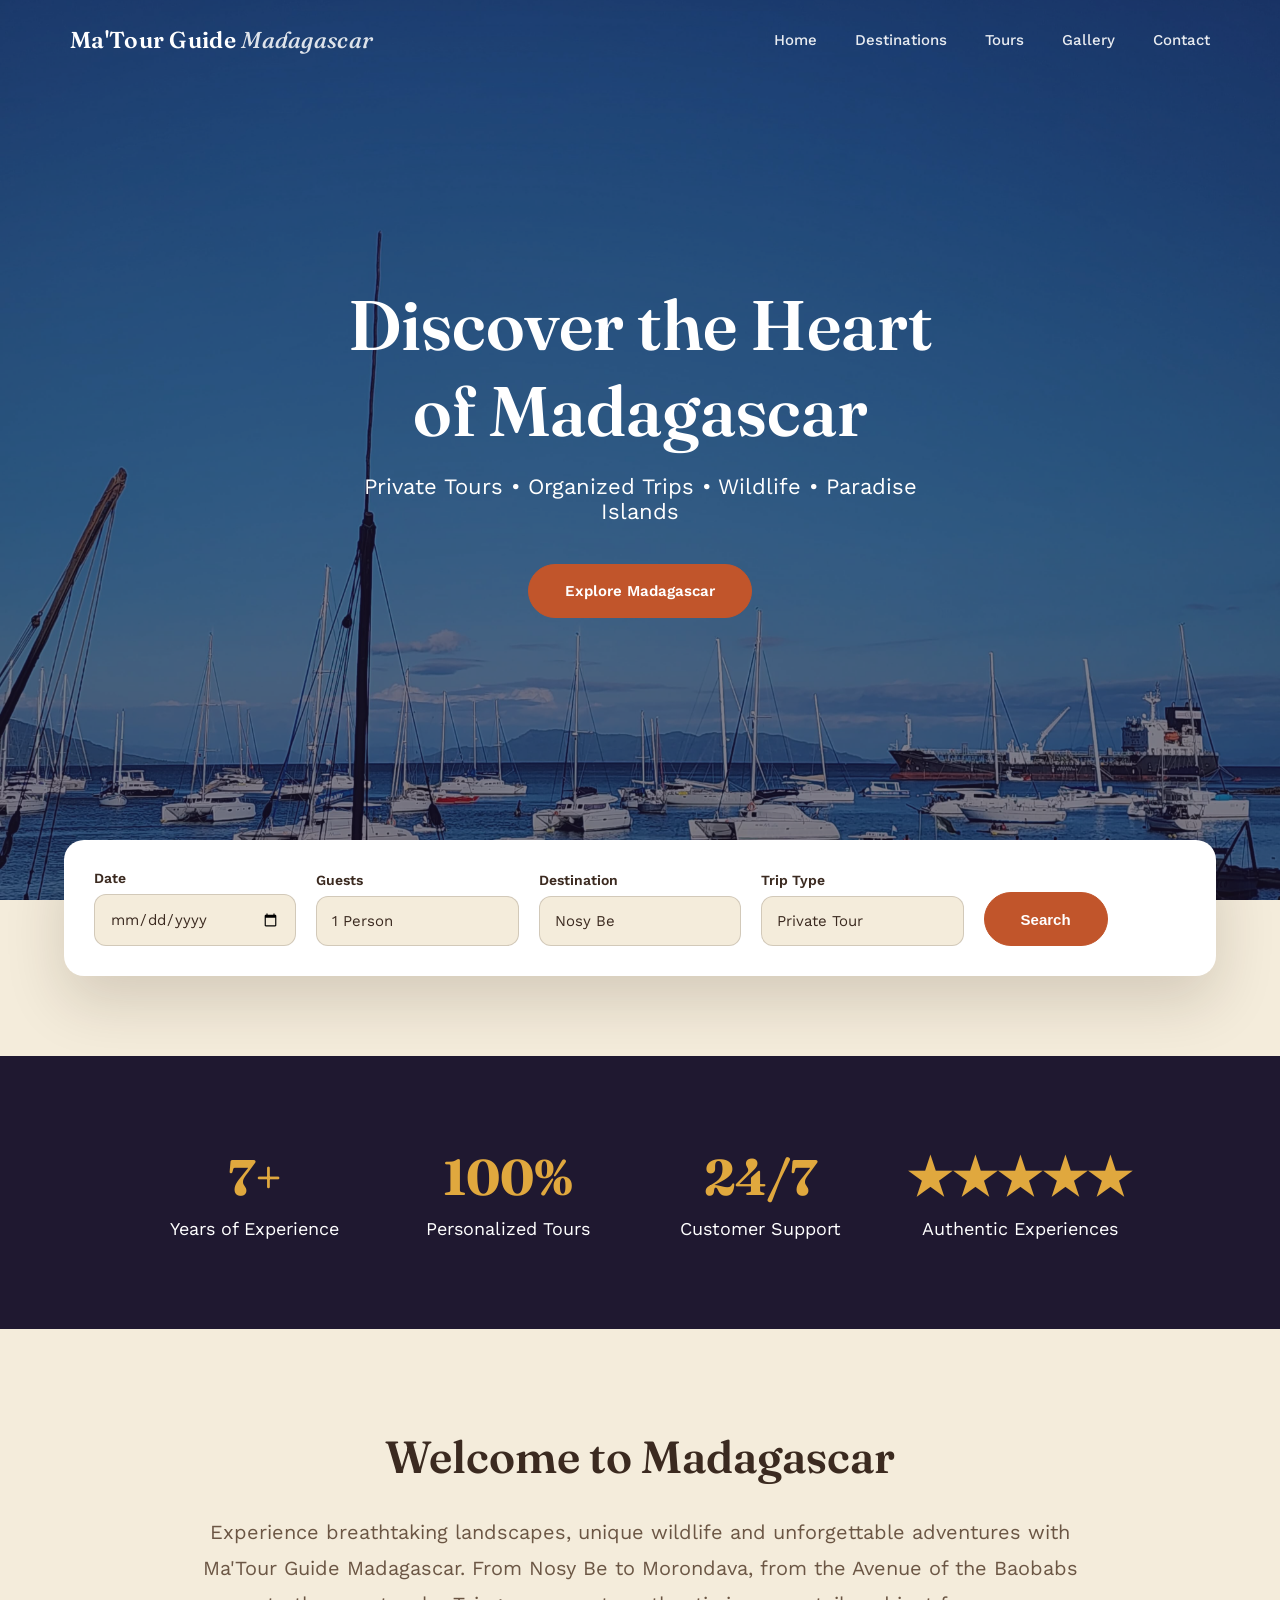
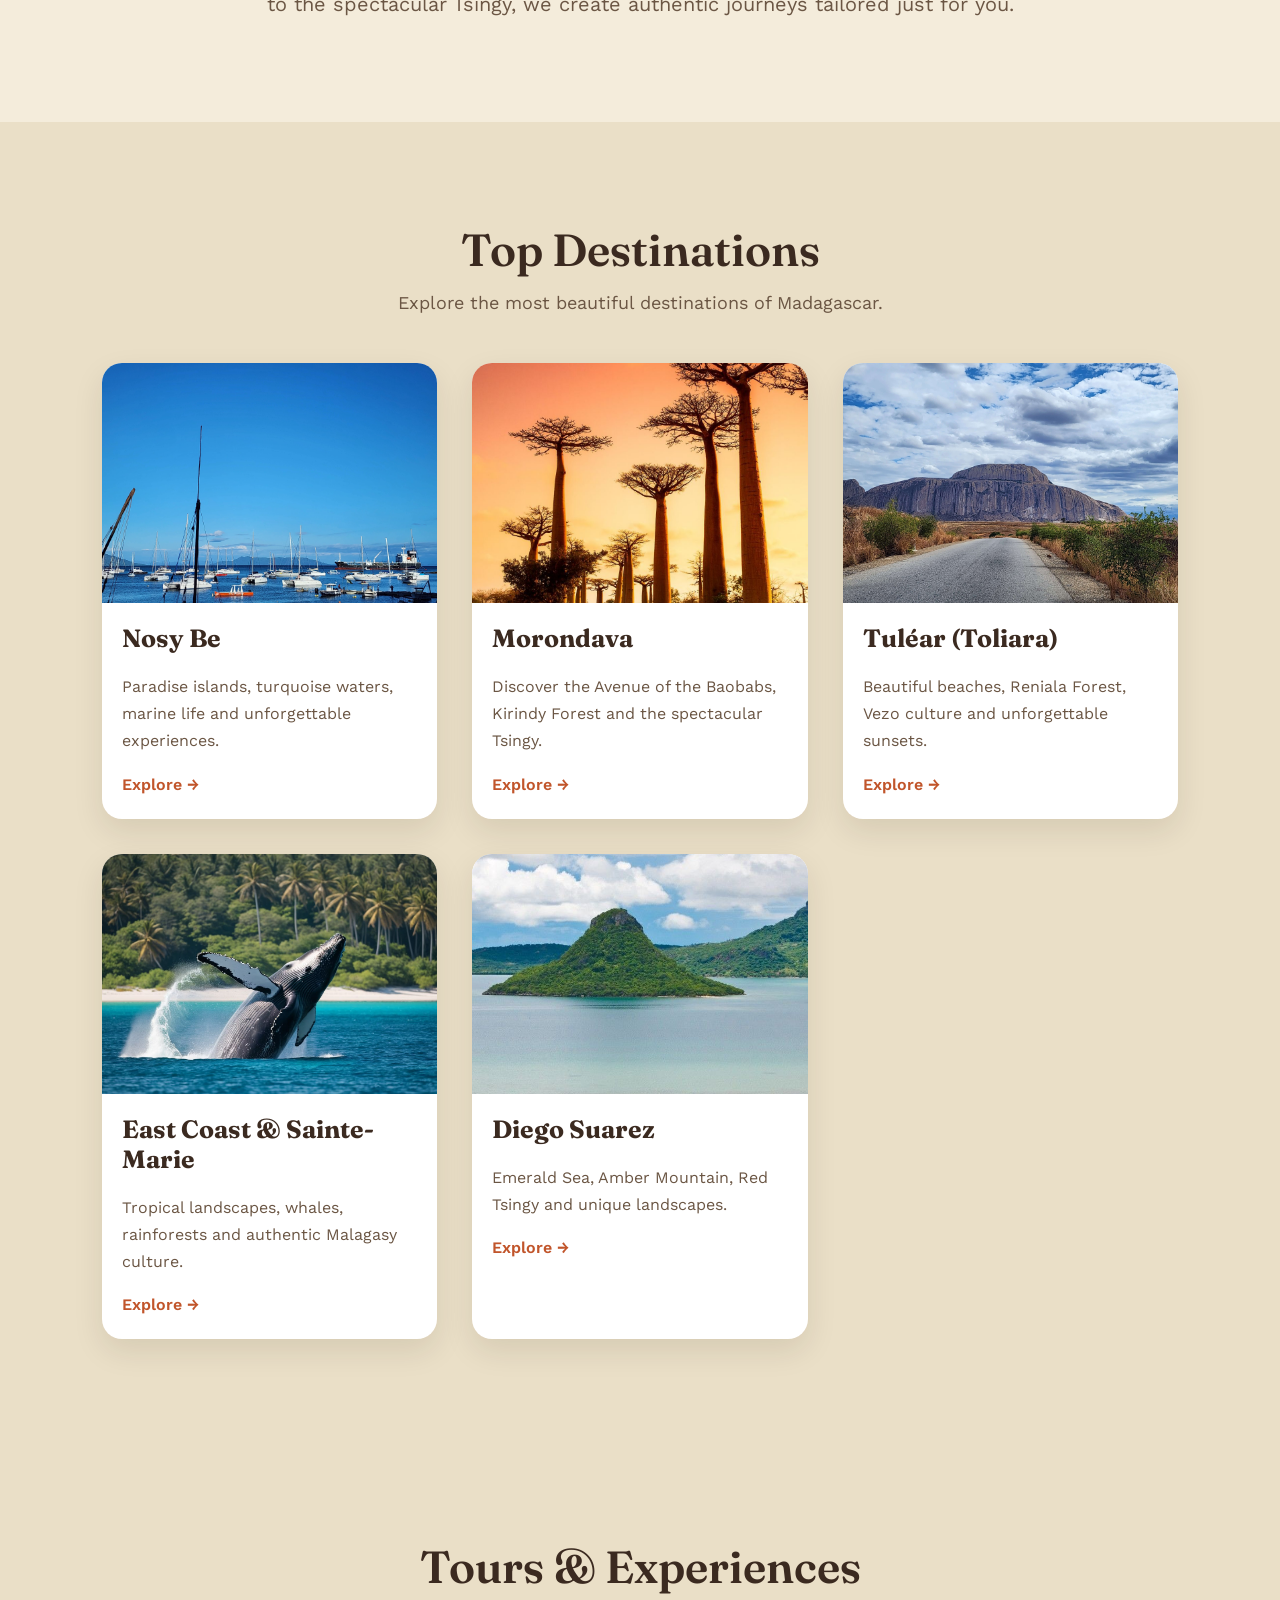
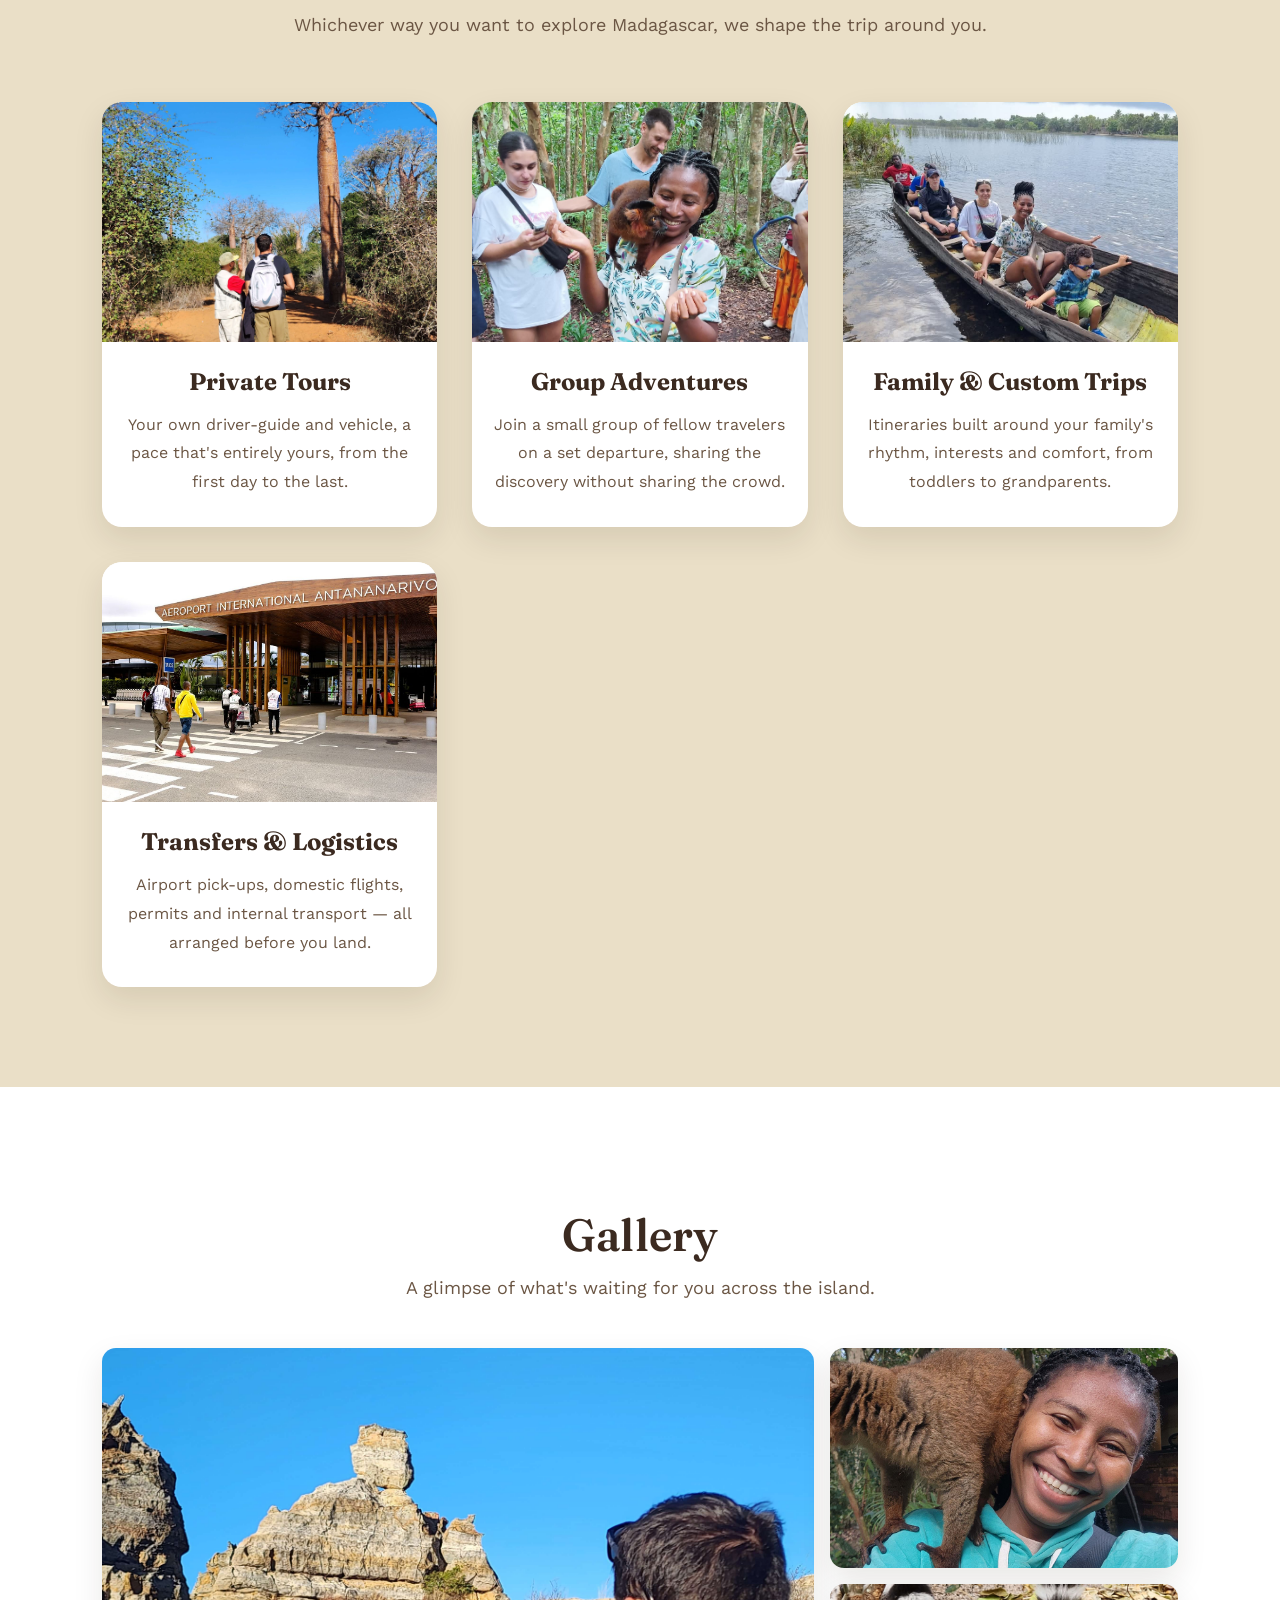
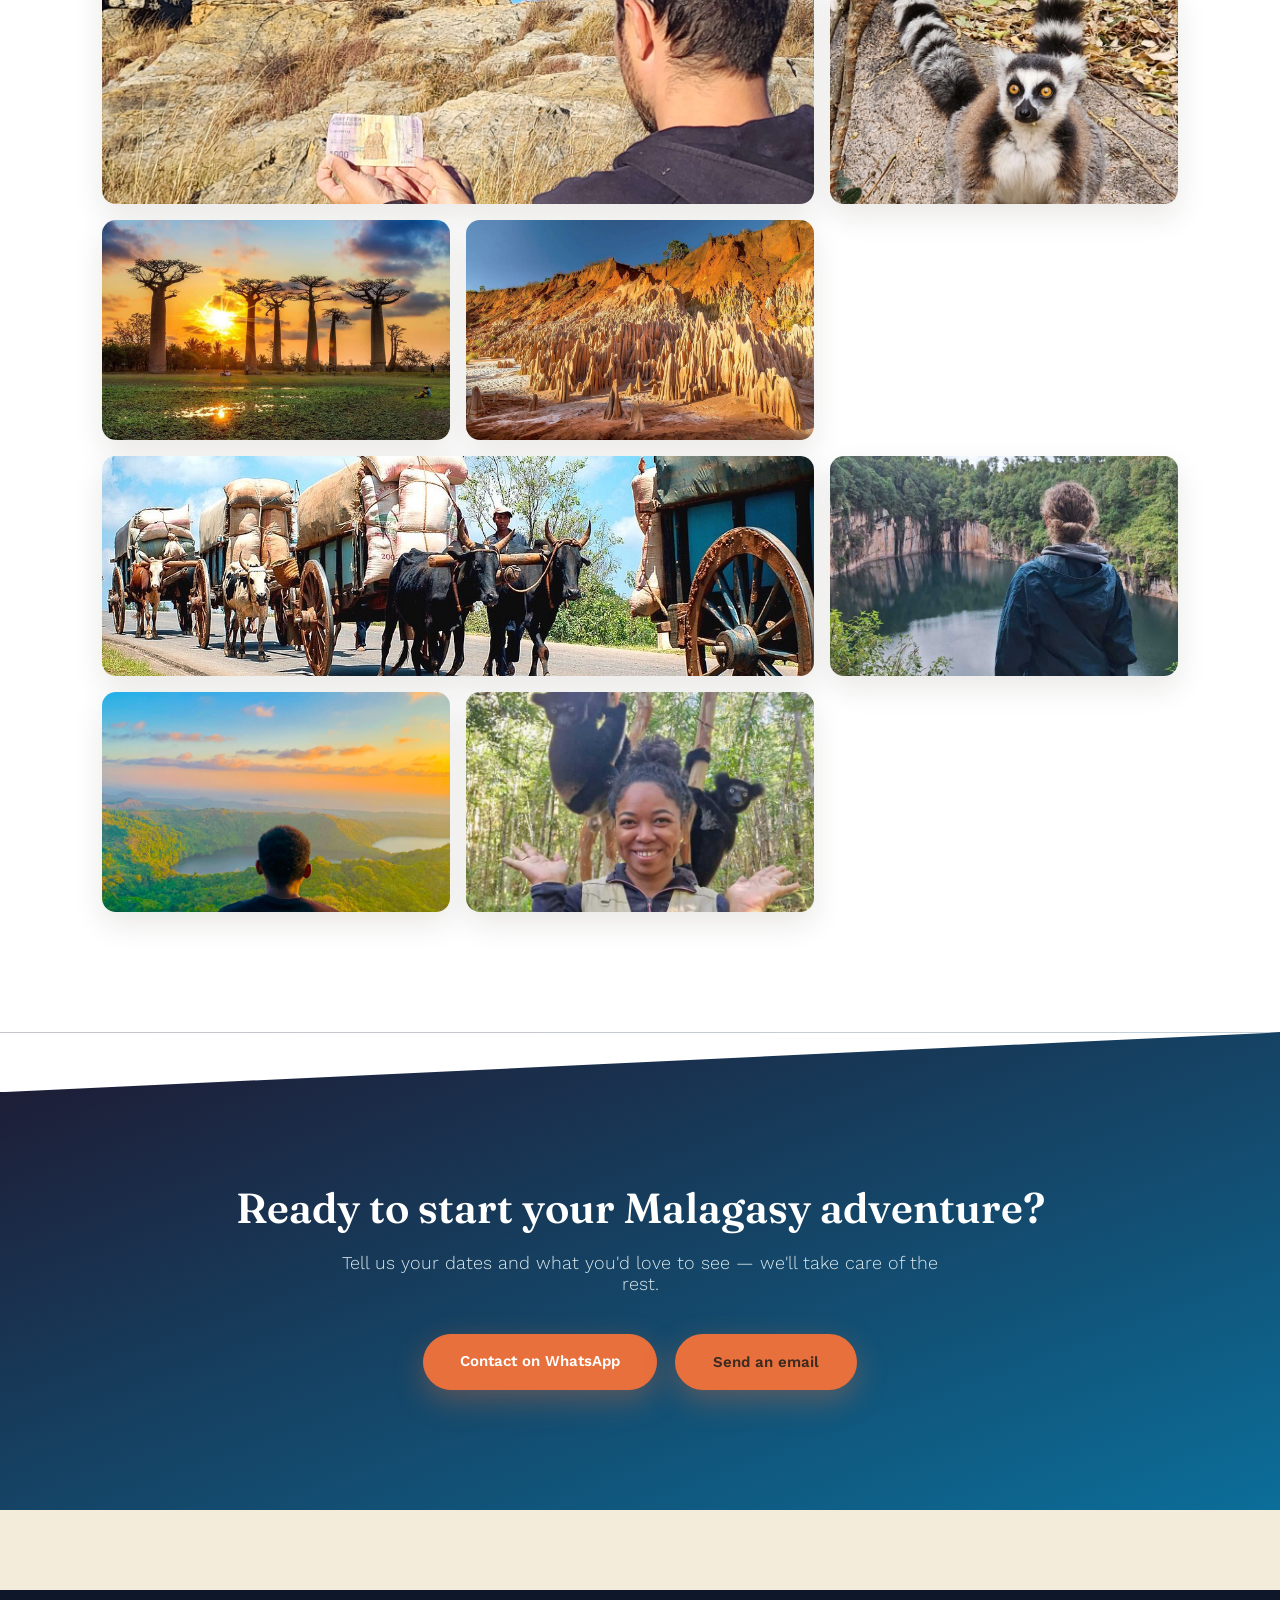
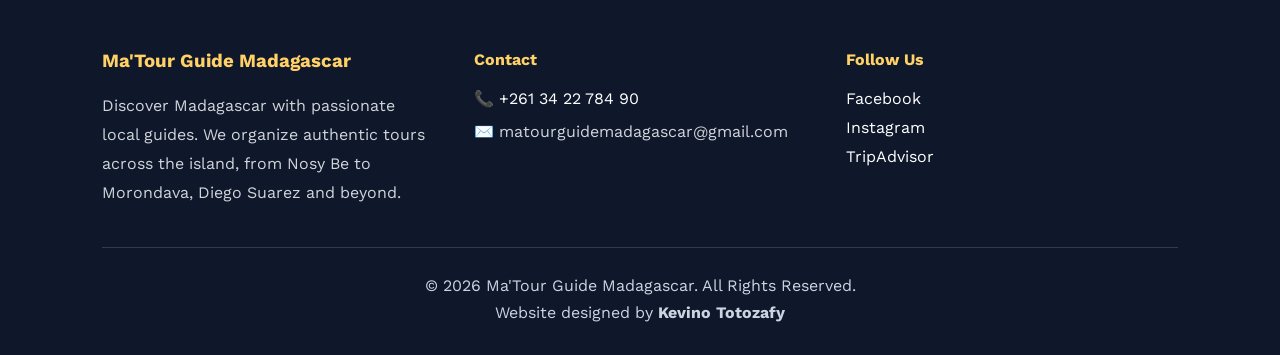
==== index.html @ c25d63d3 "Add files via upload" ====
<!DOCTYPE html>
<html lang="en">

<head>

    <meta charset="UTF-8">

    <meta name="viewport" content="width=device-width, initial-scale=1.0">

    <title>Ma'Tour Guide Madagascar | Discover Madagascar</title>

    <meta name="description"
        content="Discover Madagascar with Ma'Tour Guide Madagascar. Private tours, organized trips, wildlife, beaches, baobabs, lemurs and unforgettable adventures.">


    <link rel="stylesheet" href="base.css">
    <link rel="stylesheet" href="style.css">


    <link rel="preconnect" href="https://fonts.googleapis.com">

    <link rel="preconnect" href="https://fonts.gstatic.com" crossorigin>


    <link href="https://fonts.googleapis.com/css2?family=Fraunces:ital,opsz,wght@0,9..144,300;0,9..144,500;0,9..144,600;0,9..144,700;1,9..144,500;1,9..144,600&family=Work+Sans:wght@300;400;500;600;700&display=swap"
        rel="stylesheet">


</head>


<body>



<!-- ===========================
     HEADER
=========================== -->

<header id="navbar">


    <div class="logo">

        Ma'Tour&nbsp;Guide <span>Madagascar</span>

    </div>

    <input type="checkbox" id="nav-toggle" class="nav-toggle">
    <label for="nav-toggle" class="nav-burger" aria-label="Open menu">
        <span></span>
    </label>


    <nav>

        <a href="#home">Home</a>

        <a href="#destinations">Destinations</a>

        <a href="#tours">Tours</a>

        <a href="#gallery">Gallery</a>

        <a href="#contact">Contact</a>


    </nav>


</header>





<!-- ===========================
     HERO SLIDER
=========================== -->


<section class="hero" id="home">


    <div class="slider">


        <div class="slide active"
        style="background-image:url('images/nosybe.jpg');">
        </div>



        <div class="slide"
        style="background-image:url('images/montpassot.jpg');">
        </div>



        <div class="slide"
        style="background-image:url('images/baobabs.jpg');">
        </div>



        <div class="slide"
        style="background-image:url('images/tsingy.jpg');">
        </div>



        <div class="slide"
        style="background-image:url('images/nosyiranja.jpg');">
        </div>


    </div>



    <div class="overlay"></div>



    <div class="hero-content">


        <h1>
            Discover the Heart of Madagascar
        </h1>



        <p>
            Private Tours • Organized Trips • Wildlife • Paradise Islands
        </p>



        <a href="#destinations" class="btn">

            Explore Madagascar

        </a>


    </div>


</section>



<!-- ===========================
     BOOKING SEARCH
=========================== -->

<section class="booking-search">

    <form class="booking-form" id="booking-form">

        <div class="field">
            <label for="booking-date">Date</label>
            <input type="date" id="booking-date" name="date">
        </div>

        <div class="field">
            <label for="booking-guests">Guests</label>
            <select id="booking-guests" name="guests">
                <option>1 Person</option>
                <option>2 People</option>
                <option>3 People</option>
                <option>4 People</option>
                <option>5+ People</option>
            </select>
        </div>

        <div class="field">
            <label for="booking-destination">Destination</label>
            <select id="booking-destination" name="destination">
                <option>Nosy Be</option>
                <option>Morondava</option>
                <option>Tuléar</option>
                <option>East Coast</option>
                <option>Diego Suarez</option>
            </select>
        </div>

        <div class="field">
            <label for="booking-trip-type">Trip Type</label>
            <select id="booking-trip-type" name="tripType">
                <option>Private Tour</option>
                <option>Group Adventure</option>
                <option>Family &amp; Custom</option>
                <option>Not sure yet</option>
            </select>
        </div>

        <button type="submit" class="btn">
            Search
        </button>

    </form>

</section>





<!-- ===========================
     STATISTICS
=========================== -->


<section class="stats">


    <div class="stat-box">

        <h2>7+</h2>

        <p>Years of Experience</p>

    </div>



    <div class="stat-box">

        <h2>100%</h2>

        <p>Personalized Tours</p>

    </div>



    <div class="stat-box">

        <h2>24/7</h2>

        <p>Customer Support</p>

    </div>



    <div class="stat-box">

        <h2>★★★★★</h2>

        <p>Authentic Experiences</p>

    </div>


</section>







<!-- ===========================
     INTRODUCTION
=========================== -->


<section class="intro">


    <h2>
        Welcome to Madagascar
    </h2>



    <p>

        Experience breathtaking landscapes, unique wildlife and unforgettable adventures with
        Ma'Tour Guide Madagascar.

        From Nosy Be to Morondava, from the Avenue of the Baobabs to the spectacular Tsingy,
        we create authentic journeys tailored just for you.

    </p>


</section>








<!-- ===========================
     TOP DESTINATIONS
=========================== -->


<section class="destinations" id="destinations">


    <h2>
        Top Destinations
    </h2>



    <p class="subtitle">

        Explore the most beautiful destinations of Madagascar.

    </p>





    <div class="destination-grid">





        <div class="card">


            <img src="images/nosybe.jpg" alt="Nosy Be">


            <h3>
                Nosy Be
            </h3>


            <p>

                Paradise islands, turquoise waters, marine life and unforgettable experiences.

            </p>



            <a href="nosybe.html">

                Explore →

            </a>


        </div>







        <div class="card">


            <img src="images/morondava.jpg" alt="Morondava">


            <h3>
                Morondava
            </h3>



            <p>

                Discover the Avenue of the Baobabs, Kirindy Forest and the spectacular Tsingy.

            </p>



            <a href="morondava.html">

                Explore →

            </a>


        </div>








        <div class="card">


            <img src="images/toliara.jpg" alt="Tuléar">


            <h3>

                Tuléar (Toliara)

            </h3>



            <p>

                Beautiful beaches, Reniala Forest, Vezo culture and unforgettable sunsets.

            </p>



            <a href="tulear.html">

                Explore →

            </a>


        </div>








        <div class="card">


            <img src="images/saintemarie.jpg" alt="Sainte Marie">


            <h3>

                East Coast & Sainte-Marie

            </h3>



            <p>

                Tropical landscapes, whales, rainforests and authentic Malagasy culture.

            </p>



            <a href="east-coast.html">

                Explore →

            </a>


        </div>








        <div class="card">


            <img src="images/diegosuarez.jpg" alt="Diego Suarez">


            <h3>

                Diego Suarez

            </h3>



            <p>

                Emerald Sea, Amber Mountain, Red Tsingy and unique landscapes.

            </p>



            <a href="diego-suarez.html">

                Explore →

            </a>


        </div>





    </div>


</section>







<!-- ===========================
     TOURS & EXPERIENCES
=========================== -->


<section class="services" id="tours">


    <h2>
        Tours & Experiences
    </h2>


    <p class="subtitle">

        Whichever way you want to explore Madagascar, we shape the trip around you.

    </p>


    <div class="services-grid">


        <div class="service-card">

            <img src="images/tours/private-tour.jpg" alt="Private tour experience">

            <h3>Private Tours</h3>

            <p>Your own driver-guide and vehicle, a pace that's entirely yours, from the first day to the last.</p>

        </div>


        <div class="service-card">

            <img src="images/tours/group-adventure.jpg" alt="Group adventure experience">

            <h3>Group Adventures</h3>

            <p>Join a small group of fellow travelers on a set departure, sharing the discovery without sharing the crowd.</p>

        </div>


        <div class="service-card">

            <img src="images/tours/family-trip.jpg" alt="Family trip experience">

            <h3>Family & Custom Trips</h3>

            <p>Itineraries built around your family's rhythm, interests and comfort, from toddlers to grandparents.</p>

        </div>


        <div class="service-card">

            <img src="images/tours/transfer.jpg" alt="Transfer and logistics service">

            <h3>Transfers & Logistics</h3>

            <p>Airport pick-ups, domestic flights, permits and internal transport — all arranged before you land.</p>

        </div>


    </div>


</section>





<!-- ===========================
     GALLERY
=========================== -->


<section class="gallery" id="gallery">


    <h2>
        Gallery
    </h2>


    <p class="subtitle">

        A glimpse of what's waiting for you across the island.

    </p>


    <div class="gallery-grid">

        <div class="gallery-item"><img src="images/gallery/gallery-1.jpg" alt="Madagascar gallery photo 1"></div>

        <div class="gallery-item"><img src="images/gallery/gallery-2.jpg" alt="Madagascar gallery photo 2"></div>

        <div class="gallery-item"><img src="images/gallery/gallery-3.jpg" alt="Madagascar gallery photo 3"></div>

        <div class="gallery-item"><img src="images/gallery/gallery-4.jpg" alt="Madagascar gallery photo 4"></div>

        <div class="gallery-item"><img src="images/gallery/gallery-5.jpg" alt="Madagascar gallery photo 5"></div>

        <div class="gallery-item"><img src="images/gallery/gallery-6.jpg" alt="Madagascar gallery photo 6"></div>

        <div class="gallery-item"><img src="images/gallery/gallery-7.jpg" alt="Madagascar gallery photo 7"></div>

        <div class="gallery-item"><img src="images/gallery/gallery-8.jpg" alt="Madagascar gallery photo 8"></div>

        <div class="gallery-item"><img src="images/gallery/gallery-9.jpg" alt="Madagascar gallery photo 9"></div>

    </div>


</section>





<!-- ===========================
     CONTACT
=========================== -->


<section id="contact" class="contact">


    <h2>
        Ready to start your Malagasy adventure?
    </h2>


    <p>
        Tell us your dates and what you'd love to see — we'll take care of the rest.
    </p>


    <div class="contact-buttons">

        <a href="https://wa.me/261342278490" class="btn">Contact on WhatsApp</a>

        <a href="mailto:matourguidemadagascar@gmail.com" class="btn btn-outline">Send an email</a>

    </div>


</section>



<footer class="footer">

    <div class="footer-container">

        <div class="footer-column">
            <h3>Ma'Tour Guide Madagascar</h3>

            <p>
                Discover Madagascar with passionate local guides.
                We organize authentic tours across the island,
                from Nosy Be to Morondava, Diego Suarez and beyond.
            </p>
        </div>

        <div class="footer-column">

            <h4>Contact</h4>

            <a href="tel:+261342278490">📞 +261 34 22 784 90</a>

            <p>✉️ matourguidemadagascar@gmail.com</p>

        </div>

        <div class="footer-column">

            <h4>Follow Us</h4>

            <a href="https://web.facebook.com/profile.php?id=61591812098440" target="_blank">
                Facebook
            </a>

            <a href="https://www.instagram.com/mato_urguidemadagascar/" target="_blank">
                Instagram
            </a>

            <a href="https://www.tripadvisor.com/Attraction_Review-g479206-d34550742-Reviews-Ma_Tour_Guide_Madagascar-Nosy_Be_Antsiranana_Province.html" target="_blank">
                TripAdvisor
            </a>

        </div>

    </div>

    <div class="footer-bottom">

        <p>
            © 2026 Ma'Tour Guide Madagascar. All Rights Reserved.
        </p>

        <p>
            Website designed by
            <strong>Kevino Totozafy</strong>
        </p>

    </div>

</footer>
<script>
    // Mobile menu: close after tapping a link
    document.querySelectorAll('nav a').forEach(link => {
        link.addEventListener('click', () => {
            document.getElementById('nav-toggle').checked = false;
        });
    });
</script>



<script src="script.js"></script>



</body>

</html>
---- base.css ----
/* ===================================================
   MA'TOUR GUIDE MADAGASCAR — BASE / DESIGN SYSTEM
   Shared on every page: reset, typography, header,
   navigation, buttons.

   Loaded FIRST, before the page-specific stylesheet
   (style.css, morondava.css, ...). Page stylesheets
   should only contain page-specific sections — never
   redeclare header, nav, .btn or the reset below, or
   they will silently override this system.

   Each destination keeps its own mood through hero
   backgrounds and section accents in its own file —
   but header, typography and buttons stay identical
   everywhere so the site reads as one brand.
=================================================== */

:root{

    /* -- Brand palette (sunset over the baobabs) -- */
    --dusk:        #1F1830;   /* deep indigo-plum, used for header/footer dark states */
    --dusk-2:      #402541;   /* transitional plum                                    */
    --ember:       #C1552B;   /* burnt sunset orange — primary action color           */
    --gold:        #E0A83E;   /* baobab gold-hour light — hover / secondary accent    */
    --sand:        #F4ECDB;   /* warm sand — default page background                  */
    --sand-deep:   #EADFC7;   /* darker sand for alternating sections                 */
    --bark:        #3B2A20;   /* deep bark brown — headings                           */
    --bark-soft:   #6B5644;   /* softened bark — body copy                            */
    --white:       #FFFFFF;

    --display: 'Fraunces', serif;
    --body: 'Work Sans', sans-serif;

    --radius-pill: 50px;
    --radius-card: 20px;
    --shadow: 0 25px 60px rgba(43,26,10,.16);
    --shadow-soft: 0 12px 30px rgba(43,26,10,.10);

}

/* ===============================
RESET
=============================== */

*{
    margin:0;
    padding:0;
    box-sizing:border-box;
}

html{
    scroll-behavior:smooth;
}

body{

    font-family:var(--body);
    background:var(--sand);
    color:var(--bark-soft);
    overflow-x:hidden;

}

img{
    display:block;
    max-width:100%;
}

:focus-visible{
    outline:3px solid var(--gold);
    outline-offset:3px;
}

@media (prefers-reduced-motion: reduce){
    *{
        animation-duration:.001ms !important;
        transition-duration:.001ms !important;
        scroll-behavior:auto !important;
    }
}

.eyebrow{
    display:inline-block;
    color:var(--ember);
    text-transform:uppercase;
    letter-spacing:3px;
    font-size:12.5px;
    font-weight:600;
}

.eyebrow-light{
    color:var(--gold);
}

/* ===============================
HEADER
=============================== */

header{

    position:fixed;
    top:0;
    left:0;
    width:100%;
    padding:26px 70px;
    display:flex;
    justify-content:space-between;
    align-items:center;
    z-index:999;
    transition:.4s;

}

header.scrolled{

    background:rgba(244,236,219,.92);
    backdrop-filter:blur(10px);
    box-shadow:0 5px 25px rgba(43,26,10,.10);
    padding:18px 70px;

}

.logo{

    color:var(--white);
    font-family:var(--display);
    font-size:23px;
    font-weight:600;
    letter-spacing:.3px;

}

.logo span{
    font-style:italic;
    font-weight:500;
    opacity:.85;
}

header.scrolled .logo{
    color:var(--bark);
}

nav{
    display:flex;
    align-items:center;
}

nav a{

    text-decoration:none;
    color:rgba(255,255,255,.9);
    margin-left:38px;
    transition:.3s;
    font-weight:500;
    font-size:15px;
    position:relative;

}

nav a::after{
    content:"";
    position:absolute;
    left:0;
    bottom:-6px;
    width:0;
    height:2px;
    background:var(--gold);
    transition:.3s;
}

nav a:hover::after{
    width:100%;
}

header.scrolled nav a{
    color:var(--bark);
}

nav a:hover{
    color:var(--gold);
}

header.scrolled nav a:hover{
    color:var(--ember);
}

.nav-toggle{
    display:none;
}

.nav-burger{
    display:none;
    width:30px;
    height:22px;
    position:relative;
    cursor:pointer;
    z-index:1001;
}

.nav-burger span,
.nav-burger span::before,
.nav-burger span::after{
    content:"";
    position:absolute;
    left:0;
    width:100%;
    height:2px;
    background:var(--white);
    transition:.3s;
}

header.scrolled .nav-burger span,
header.scrolled .nav-burger span::before,
header.scrolled .nav-burger span::after{
    background:var(--bark);
}

.nav-burger span{ top:10px; }
.nav-burger span::before{ top:-9px; }
.nav-burger span::after{ top:9px; }

@media(max-width:600px){

    header{
        padding:20px 24px;
    }

    header.scrolled{
        padding:16px 24px;
    }

    nav{
        position:fixed;
        top:0;
        right:0;
        height:100vh;
        width:min(78vw,320px);
        background:var(--dusk);
        flex-direction:column;
        justify-content:center;
        align-items:flex-start;
        padding:40px;
        transform:translateX(100%);
        transition:.4s ease;
    }

    nav a{
        margin:0 0 26px;
        font-size:19px;
        color:var(--white);
    }

    .nav-burger{
        display:block;
    }

    .nav-toggle:checked ~ nav{
        transform:translateX(0);
    }

}

/* ===============================
BUTTONS
=============================== */

.btn{

    display:inline-block;
    width:fit-content;
    padding:17px 36px;
    border-radius:var(--radius-pill);
    background:var(--ember);
    color:var(--white);
    text-decoration:none;
    font-weight:600;
    font-size:15px;
    transition:.35s;
    border:1px solid var(--ember);

}

.btn:hover{
    background:var(--gold);
    border-color:var(--gold);
    color:var(--dusk);
    transform:translateY(-2px);
}

.btn-ghost{
    background:transparent;
    border:1px solid rgba(255,255,255,.4);
    color:var(--white);
}

.btn-ghost:hover{
    background:rgba(255,255,255,.12);
    border-color:var(--white);
    color:var(--white);
}

.btn-outline{
    background:transparent;
    border:2px solid var(--bark);
    color:var(--bark);
}

.btn-outline:hover{
    background:var(--bark);
    border-color:var(--bark);
    color:var(--white);
}

@media(max-width:600px){

    .btn{
        width:100%;
        max-width:320px;
        text-align:center;
    }

}
---- style.css ----
/* ==========================================
   STYLE.CSS — page-specific styles for
   index.html and nosybe.html.

   Requires base.css to be loaded first (reset,
   typography, header, nav, buttons live there).
========================================== */


/* ==========================================
   HERO SLIDER (home page)
========================================== */


.hero{

    height:100vh;

    position:relative;

    overflow:hidden;

}




.slider{

    position:absolute;

    width:100%;

    height:100%;

}




.slide{

    position:absolute;

    width:100%;

    height:100%;

    background-size:cover;

    background-position:center;

    opacity:0;

    transition:opacity 1.5s ease;

}



.slide.active{

    opacity:1;

}






.overlay{

    position:absolute;

    top:0;

    left:0;

    width:100%;

    height:100%;

    background:rgba(31,24,48,.55);

}







.hero-content{

    position:absolute;

    top:50%;

    left:50%;

    transform:translate(-50%,-50%);

    text-align:center;

    color:white;

    max-width:900px;

    padding:20px;

    z-index:2;

}




.hero h1{

    font-family:var(--display);

    font-weight:600;

    font-size:70px;

    margin-bottom:20px;

}



.hero p{

    font-size:22px;

    margin-bottom:40px;

}


/* ==========================================
   BOOKING SEARCH (home page)
========================================== */

.booking-search{

    width:90%;

    max-width:1200px;

    margin:-60px auto 80px;

    background:var(--white);

    border-radius:var(--radius-card);

    box-shadow:var(--shadow);

    padding:30px;

    position:relative;

    z-index:50;

}

.booking-form{

    display:grid;

    grid-template-columns:repeat(5,1fr);

    gap:20px;

    align-items:end;

}

.field{

    display:flex;

    flex-direction:column;

}

.field label{

    margin-bottom:8px;

    font-weight:600;

    font-size:14px;

    color:var(--bark);

}

.field input,
.field select{

    padding:15px;

    border:1.5px solid rgba(59,42,32,.18);

    border-radius:12px;

    font-family:var(--body);

    font-size:15px;

    color:var(--bark);

    background:var(--sand);

    outline:none;

    transition:.3s;

    appearance:none;

    -webkit-appearance:none;

}

.field input:focus,
.field select:focus{

    border-color:var(--ember);

    background:var(--white);

}

.booking-form .btn{

    height:54px;

}

@media(max-width:992px){

    .booking-form{

        grid-template-columns:1fr 1fr;

    }

    .booking-form .btn{

        grid-column:1 / -1;

    }

}

@media(max-width:650px){

    .booking-search{

        width:auto;

        margin:-40px 20px 60px;

        padding:24px;

    }

    .booking-form{

        grid-template-columns:1fr;

    }

}


/* ==========================================
   STATISTICS
========================================== */


.stats{

    background:var(--dusk);

    color:white;

    display:grid;

    grid-template-columns:repeat(4,1fr);

    text-align:center;

    padding:70px 10%;

}




.stat-box{

    padding:20px;

}




.stat-box h2{

    font-family:var(--display);

    font-size:50px;

    margin-bottom:10px;

    color:var(--gold);

}



.stat-box p{

    font-size:18px;

}


/* ==========================================
   INTRODUCTION
========================================== */


.intro{

    padding:100px 12%;

    text-align:center;

}



.intro h2{

    font-family:var(--display);

    font-weight:600;

    font-size:45px;

    margin-bottom:30px;

    color:var(--bark);

}



.intro p{

    font-size:20px;

    line-height:1.8;

    max-width:900px;

    margin:auto;

}


/* ==========================================
   DESTINATIONS
========================================== */


.destinations{

    padding:100px 8%;

    text-align:center;

    background:var(--sand-deep);

}




.destinations h2{

    font-family:var(--display);

    font-weight:600;

    font-size:45px;

    margin-bottom:15px;

    color:var(--bark);

}




.subtitle{

    font-size:18px;

    color:var(--bark-soft);

    margin-bottom:50px;

}



.destination-grid{

    display:grid;

    grid-template-columns:repeat(auto-fit,minmax(280px,1fr));

    gap:35px;

}



.card{

    background:white;

    border-radius:var(--radius-card);

    overflow:hidden;

    box-shadow:var(--shadow-soft);

    text-align:left;

    transition:.4s;

}



.card:hover{

    transform:translateY(-10px);

    box-shadow:var(--shadow);

}



.card img{

    width:100%;

    height:240px;

    object-fit:cover;

}



.card h3{

    font-family:var(--display);

    font-size:25px;

    margin:20px;

    color:var(--bark);

}



.card p{

    margin:0 20px 20px;

    color:var(--bark-soft);

    line-height:1.7;

}



.card a{

    display:inline-block;

    margin:0 20px 25px;

    color:var(--ember);

    text-decoration:none;

    font-weight:600;

}



.card a:hover{

    color:var(--gold);

}


/* ==========================================
   TRIP PLANNER (home page)
========================================== */

.planner{

    padding:120px 8%;

    background:var(--sand-deep);

    text-align:center;

}

.planner h2{

    font-family:var(--display);

    font-weight:600;

    font-size:45px;

    color:var(--bark);

    margin-bottom:15px;

}

.planner-box{

    max-width:820px;

    margin:50px auto 0;

    background:white;

    border-radius:var(--radius-card);

    padding:50px 44px;

    box-shadow:var(--shadow-soft);

    text-align:left;

}

.planner-destinations{

    display:flex;

    flex-wrap:wrap;

    gap:12px;

    margin-bottom:34px;

}

.planner-chip{

    position:relative;

    cursor:pointer;

}

.planner-chip input{

    position:absolute;

    opacity:0;

    width:0;

    height:0;

}

.planner-chip span{

    display:inline-block;

    padding:12px 22px;

    border-radius:50px;

    border:1.5px solid rgba(59,42,32,.18);

    background:var(--sand);

    font-weight:600;

    font-size:14.5px;

    color:var(--bark);

    transition:.25s;

}

.planner-chip.active span{

    background:var(--ember);

    border-color:var(--ember);

    color:white;

}

.planner-days{

    margin-bottom:30px;

}

.planner-days label{

    display:block;

    font-weight:600;

    color:var(--bark);

    margin-bottom:10px;

    font-size:15px;

}

.planner-days input{

    width:160px;

    padding:14px 18px;

    border-radius:12px;

    border:1.5px solid rgba(59,42,32,.18);

    font-family:var(--body);

    font-size:16px;

    background:var(--sand);

}

.planner-days input:focus{

    outline:none;

    border-color:var(--ember);

}

.planner-result{

    margin-top:30px;

    padding:26px 28px;

    border-radius:16px;

    display:none;

    font-size:15px;

    line-height:1.7;

}

.planner-result.ok,
.planner-result.tight,
.planner-result.warning{

    display:block;

}

.planner-result.ok{

    background:rgba(92,110,82,.12);

    border:1px solid rgba(92,110,82,.3);

}

.planner-result.tight{

    background:rgba(224,168,62,.15);

    border:1px solid rgba(224,168,62,.4);

}

.planner-result.warning{

    background:rgba(193,85,43,.12);

    border:1px solid rgba(193,85,43,.35);

}

.planner-result ul{

    margin:16px 0 0;

    padding-left:20px;

}

.planner-result li{

    margin-bottom:6px;

    color:var(--bark-soft);

}

.planner-note{

    margin-top:16px;

    font-size:13.5px;

    color:var(--bark-soft);

}

.planner-note a{

    color:var(--ember);

    font-weight:600;

}

@media(max-width:600px){

    .planner-box{
        padding:34px 24px;
    }

    .planner-days input{
        width:100%;
    }

}



/* ==========================================
   RESPONSIVE MOBILE
========================================== */


@media(max-width:900px){


.hero h1{

    font-size:45px;

}



.stats{

    grid-template-columns:1fr 1fr;

}



}




@media(max-width:600px){


.hero h1{

    font-size:35px;

}



.hero p{

    font-size:17px;

}



.stats{

    grid-template-columns:1fr;

}



.destinations h2{

    font-size:35px;

}


}
/* ==========================================
   WHY CHOOSE US
========================================== */

.why-us{

    padding:100px 8%;

    background:white;

    text-align:center;

}

.why-us h2{

    font-family:var(--display);

    font-weight:600;

    font-size:45px;

    margin-bottom:15px;

    color:var(--bark);

}

.why-us .subtitle{

    max-width:850px;

    margin:0 auto 60px;

    color:var(--bark-soft);

    font-size:18px;

    line-height:1.8;

}

.why-grid{

    display:grid;

    grid-template-columns:repeat(auto-fit,minmax(280px,1fr));

    gap:35px;

}

.why-card{

    background:#ffffff;

    border-radius:var(--radius-card);

    padding:40px 30px;

    box-shadow:var(--shadow-soft);

    transition:.35s ease;

}

.why-card:hover{

    transform:translateY(-10px);

    box-shadow:var(--shadow);

}

.icon{

    font-size:55px;

    margin-bottom:20px;

}

.why-card h3{

    font-family:var(--display);

    font-size:24px;

    margin-bottom:15px;

    color:var(--bark);

}

.why-card p{

    color:var(--bark-soft);

    line-height:1.8;

    font-size:16px;

}
/* ==========================================
   OUR SERVICES
========================================== */

.services{

    padding:100px 8%;

    background:var(--sand-deep);

    text-align:center;

}

.services h2{

    font-family:var(--display);

    font-weight:600;

    font-size:45px;

    color:var(--bark);

    margin-bottom:15px;

}

.services .subtitle{

    max-width:850px;

    margin:0 auto 60px;

    color:var(--bark-soft);

    font-size:18px;

    line-height:1.8;

}

.services-grid{

    display:grid;

    grid-template-columns:repeat(auto-fit,minmax(320px,1fr));

    gap:35px;

}

.service-card{

    background:white;

    border-radius:var(--radius-card);

    overflow:hidden;

    box-shadow:var(--shadow-soft);

    transition:.35s ease;

}

.service-card:hover{

    transform:translateY(-10px);

    box-shadow:var(--shadow);

}

.service-card img{

    width:100%;

    height:240px;

    object-fit:cover;

    transition:.4s;

}

.service-card:hover img{

    transform:scale(1.05);

}

.service-card h3{

    margin:25px 20px 15px;

    color:var(--bark);

    font-family:var(--display);

    font-size:24px;

}

.service-card p{

    margin:0 20px 30px;

    color:var(--bark-soft);

    line-height:1.8;

    font-size:16px;

}
.excursion-card img{

    width:100%;

    height:220px;

    object-fit:cover;

    border-radius:15px 15px 0 0;

    margin-bottom:20px;

}
/* ==========================================
   GALLERY (home page)
========================================== */

.gallery{

    padding:120px 8%;

    background:white;

    text-align:center;

}

.gallery h2{

    font-family:var(--display);

    font-weight:600;

    font-size:45px;

    color:var(--bark);

    margin-bottom:15px;

}

.gallery-grid{

    display:grid;

    grid-template-columns:repeat(3,1fr);

    grid-auto-rows:220px;

    gap:16px;

    margin-top:50px;

}

.gallery-item{

    overflow:hidden;

    border-radius:14px;

    box-shadow:var(--shadow-soft);

}

.gallery-item img{

    width:100%;

    height:100%;

    object-fit:cover;

    transition:.6s;

}

.gallery-item:hover img{

    transform:scale(1.08);

}

.gallery-item:nth-child(1){
    grid-column:span 2;
    grid-row:span 2;
}

.gallery-item:nth-child(6){
    grid-column:span 2;
}

@media(max-width:900px){

    .gallery-grid{
        grid-template-columns:repeat(2,1fr);
    }

    .gallery-item:nth-child(1){
        grid-column:span 2;
        grid-row:span 1;
    }

}

@media(max-width:600px){

    .gallery-grid{
        grid-template-columns:1fr;
        grid-auto-rows:200px;
    }

    .gallery-item:nth-child(1),
    .gallery-item:nth-child(6){
        grid-column:span 1;
    }

}

/* ==========================================
   CONTACT BUTTONS (shared row layout)
========================================== */

.contact-buttons{

    display:flex;

    justify-content:center;

    gap:18px;

    flex-wrap:wrap;

    margin-top:8px;

}
/* ==========================================================
   NOSY BE — SOUS-PAGE PREMIUM
   Palette d'accent propre à cette destination : lagon,
   corail, vert mer. Le header, la typographie et les
   boutons restent ceux de base.css — seule l'ambiance de
   la page (fond, titres, watermark) porte la couleur
   Nosy Be.
   Palette : lagon #0B6E99 · corail #E8703C · vert mer #2E8B57
========================================================== */

:root{
    --lagoon:#0B6E99;
    --coral:#E8703C;
    --seagreen:#2E8B57;
    --sun:#FFD54F;
    --ease:cubic-bezier(.25,.8,.25,1);
}


/* ==========================================
   HERO — NOSY BE
========================================== */

.destination-hero{
    position:relative;
    height:100vh;
    min-height:600px;
    display:flex;
    align-items:center;
    justify-content:center;
    overflow:hidden;
    background:url('images/nosybe/hero.jpg') center/cover no-repeat;
}

/* léger effet "ken burns" sur l'image de fond */
.destination-hero{
    animation:heroZoom 22s ease-in-out infinite alternate;
}

@keyframes heroZoom{
    from{ background-size:100%; }
    to{ background-size:112%; }
}

.destination-overlay{
    position:absolute;
    inset:0;
    background:
        linear-gradient(180deg, rgba(31,24,48,.55) 0%, rgba(31,24,48,.35) 45%, rgba(31,24,48,.75) 100%);
    z-index:1;
}

.destination-content{
    position:relative;
    z-index:2;
    text-align:center;
    color:#fff;
    max-width:820px;
    padding:0 24px;
    animation:heroRise 1.1s var(--ease) both;
}

@keyframes heroRise{
    from{ opacity:0; transform:translateY(28px); }
    to{ opacity:1; transform:translateY(0); }
}

.destination-content h1{
    font-family:var(--display);
    font-weight:600;
    font-size:68px;
    line-height:1.1;
    margin-bottom:22px;
    letter-spacing:.5px;
}

.destination-content h1::after{
    content:"";
    display:block;
    width:70px;
    height:3px;
    background:var(--gold);
    margin:22px auto 0;
}

.destination-content p{
    font-size:20px;
    font-weight:300;
    margin-bottom:38px;
    color:#F3EFE6;
}

.destination-content .btn{
    background:var(--coral);
    border-color:var(--coral);
}

.destination-content .btn:hover{
    background:var(--gold);
    border-color:var(--gold);
}

.hero-eyebrow{
    display:inline-block;
    font-size:13px;
    font-weight:600;
    letter-spacing:3px;
    text-transform:uppercase;
    color:var(--sun);
    margin-bottom:18px;
}

.hero-tags{
    display:flex;
    justify-content:center;
    flex-wrap:wrap;
    gap:14px;
    margin-bottom:34px;
}

.hero-tags span{
    padding:8px 18px;
    border:1px solid rgba(255,255,255,.4);
    border-radius:30px;
    font-size:14px;
    font-weight:500;
    color:#fff;
    backdrop-filter:blur(2px);
}


/* ==========================================
   INTRODUCTION — ÉDITORIAL
========================================== */

.destination-intro{
    position:relative;
    padding:130px 12% 110px;
    text-align:center;
    background:var(--sand);
    overflow:hidden;
}

.destination-intro::before{
    content:"L'île aux parfums";
    display:inline-block;
    font-size:13px;
    font-weight:600;
    letter-spacing:3px;
    text-transform:uppercase;
    color:var(--coral);
    margin-bottom:18px;
}

.destination-intro h2{
    font-family:var(--display);
    font-weight:600;
    font-size:44px;
    color:var(--bark);
    margin-bottom:30px;
}

.destination-intro p{
    font-size:19px;
    line-height:1.9;
    max-width:780px;
    margin:auto;
    color:var(--bark-soft);
    position:relative;
}

.destination-intro p::first-letter{
    font-family:var(--display);
    font-size:64px;
    font-weight:700;
    color:var(--lagoon);
    float:left;
    line-height:0.8;
    margin:8px 10px 0 0;
}


/* ==========================================
   EXCURSIONS — ARCHIPEL
========================================== */

.excursions{
    position:relative;
    padding:120px 8% 130px;
    text-align:center;
    background:#fff;
    overflow:hidden;
}

/* rose des vents en filigrane, tournant lentement */
.excursions::before{
    content:"";
    position:absolute;
    top:50%;
    left:50%;
    width:900px;
    height:900px;
    transform:translate(-50%,-50%);
    background:url("data:image/svg+xml;utf8,<svg xmlns='http://www.w3.org/2000/svg' viewBox='0 0 200 200'><g fill='none' stroke='%230B6E99' stroke-width='0.6'><circle cx='100' cy='100' r='90'/><circle cx='100' cy='100' r='60'/><path d='M100 10 L100 190 M10 100 L190 100 M35 35 L165 165 M165 35 L35 165'/></g></svg>") center/contain no-repeat;
    opacity:.05;
    animation:spin 90s linear infinite;
    pointer-events:none;
}

@keyframes spin{
    from{ transform:translate(-50%,-50%) rotate(0deg); }
    to{ transform:translate(-50%,-50%) rotate(360deg); }
}

.excursions h2{
    position:relative;
    font-family:var(--display);
    font-weight:600;
    font-size:44px;
    color:var(--bark);
    margin-bottom:15px;
    z-index:1;
}

.excursions::after{
    content:"Trois escales, une seule mer";
    display:block;
    position:relative;
    font-size:16px;
    color:var(--bark-soft);
    margin-bottom:60px;
    z-index:1;
}

/* ---- Sous-groupes d'excursions (îles / sur l'île) ---- */

.excursion-subgroup{
    position:relative;
    z-index:1;
    text-align:left;
    margin-bottom:90px;
}

.excursion-subgroup:last-child{
    margin-bottom:0;
}

.excursion-subgroup-title{
    display:flex;
    align-items:baseline;
    gap:18px;
    margin-bottom:38px;
}

.excursion-subgroup-title h3{
    font-family:var(--display);
    font-size:28px;
    color:var(--lagoon);
    white-space:nowrap;
}

.excursion-subgroup-title span{
    font-size:14px;
    color:var(--bark-soft);
    font-weight:400;
}

.excursion-subgroup-title::after{
    content:"";
    flex:1;
    height:1px;
    background:linear-gradient(90deg, rgba(11,110,153,.25), transparent);
}

.excursion-grid{
    position:relative;
    display:grid;
    grid-template-columns:repeat(auto-fit,minmax(300px,1fr));
    gap:40px;
    z-index:1;
}

.excursion-card{
    position:relative;
    background:#fff;
    border-radius:16px;
    overflow:hidden;
    text-align:left;
    box-shadow:0 14px 34px rgba(31,24,48,.10);
    transition:transform .45s var(--ease), box-shadow .45s var(--ease);
}

.excursion-card:hover{
    transform:translateY(-12px);
    box-shadow:0 26px 50px rgba(31,24,48,.18);
}

.excursion-card img{
    border-radius:0;
    margin-bottom:0;
    transition:transform .6s var(--ease);
}

.excursion-card:hover img{
    transform:scale(1.06);
}

/* badge d'identité — piloté par data-badge dans le HTML,
   pour rester valable quel que soit le nombre de cartes */
.excursion-card::before{
    content:attr(data-badge);
    position:absolute;
    top:18px;
    left:18px;
    z-index:2;
    padding:7px 16px;
    border-radius:30px;
    font-size:12px;
    font-weight:600;
    letter-spacing:.5px;
    text-transform:uppercase;
    color:#fff;
    background:rgba(31,24,48,.75);
    backdrop-filter:blur(3px);
}

.excursion-card h3{
    font-family:var(--display);
    font-size:26px;
    margin:22px 22px 8px;
    color:var(--lagoon);
}

.excursion-card h3::after{
    content:"";
    display:block;
    width:36px;
    height:2px;
    background:var(--gold);
    margin-top:10px;
}

.excursion-card p{
    margin:0 22px 18px;
    color:var(--bark-soft);
    line-height:1.75;
    font-size:15.5px;
}

.card-tags{
    display:flex;
    flex-wrap:wrap;
    gap:8px;
    margin:0 22px 26px;
}

.card-tags span{
    padding:6px 14px;
    border-radius:30px;
    background:var(--sand);
    color:var(--lagoon);
    font-size:12.5px;
    font-weight:600;
}


/* ==========================================
   CONTACT (Nosy Be)
========================================== */

.contact{
    position:relative;
    padding:150px 8% 120px;
    text-align:center;
    color:#fff;
    background:linear-gradient(160deg, var(--dusk) 0%, var(--lagoon) 100%);
    overflow:hidden;
}

.contact::before{
    content:"";
    position:absolute;
    top:0;
    left:0;
    width:100%;
    height:60px;
    background:#fff;
    clip-path:polygon(0 0, 100% 0, 100% 0, 0 100%);
}

.contact h2{
    font-family:var(--display);
    font-weight:600;
    font-size:42px;
    margin-bottom:18px;
}

.contact p{
    font-size:18px;
    color:#D8E7EC;
    max-width:600px;
    margin:0 auto 40px;
    font-weight:300;
}

.contact .btn{
    background:var(--coral);
    border-color:var(--coral);
    box-shadow:0 10px 30px rgba(232,112,60,.35);
}

.contact .btn:hover{
    background:var(--gold);
    border-color:var(--gold);
    box-shadow:0 14px 36px rgba(224,168,62,.45);
}


/* ==========================================
   RESPONSIVE
========================================== */

@media(max-width:900px){

    .destination-content h1{ font-size:44px; }
    .destination-intro{ padding:90px 8% 80px; }
    .destination-intro h2{ font-size:34px; }
    .excursions{ padding:90px 6% 100px; }
    .excursions h2{ font-size:34px; }
    .contact{ padding:100px 8% 90px; }
    .contact h2{ font-size:32px; }
}

@media(max-width:600px){

    .destination-content h1{ font-size:34px; }
    .destination-content p{ font-size:17px; }
    .destination-intro p::first-letter{ font-size:48px; }
    .excursions::before{ width:600px; height:600px; }
    .excursion-subgroup-title{ gap:12px; }
    .excursion-subgroup-title h3{ font-size:22px; }
}


/* respect des préférences de mouvement réduit */
@media (prefers-reduced-motion: reduce){
    .destination-hero,
    .destination-content,
    .excursions::before{
        animation:none;
    }
}
/* ===== FOOTER ===== */

.footer{
    background:#0f172a;
    color:#fff;
    padding:60px 8% 25px;
    margin-top:80px;
}

.footer-container{
    display:grid;
    grid-template-columns:repeat(auto-fit,minmax(240px,1fr));
    gap:40px;
}

.footer-column h3,
.footer-column h4{
    margin-bottom:20px;
    color:#FFD166;
}

.footer-column p{
    line-height:1.8;
    color:#d1d5db;
}

.footer-column a{
    display:block;
    margin:10px 0;
    color:#fff;
    text-decoration:none;
    transition:.3s;
}

.footer-column a:hover{
    color:#FFD166;
    transform:translateX(6px);
}

.footer-bottom{
    border-top:1px solid rgba(255,255,255,.15);
    margin-top:40px;
    padding-top:20px;
    text-align:center;
}

.footer-bottom p{
    margin:8px 0;
    color:#cbd5e1;
}

@media(max-width:768px){
    .footer{
        text-align:center;
    }
}
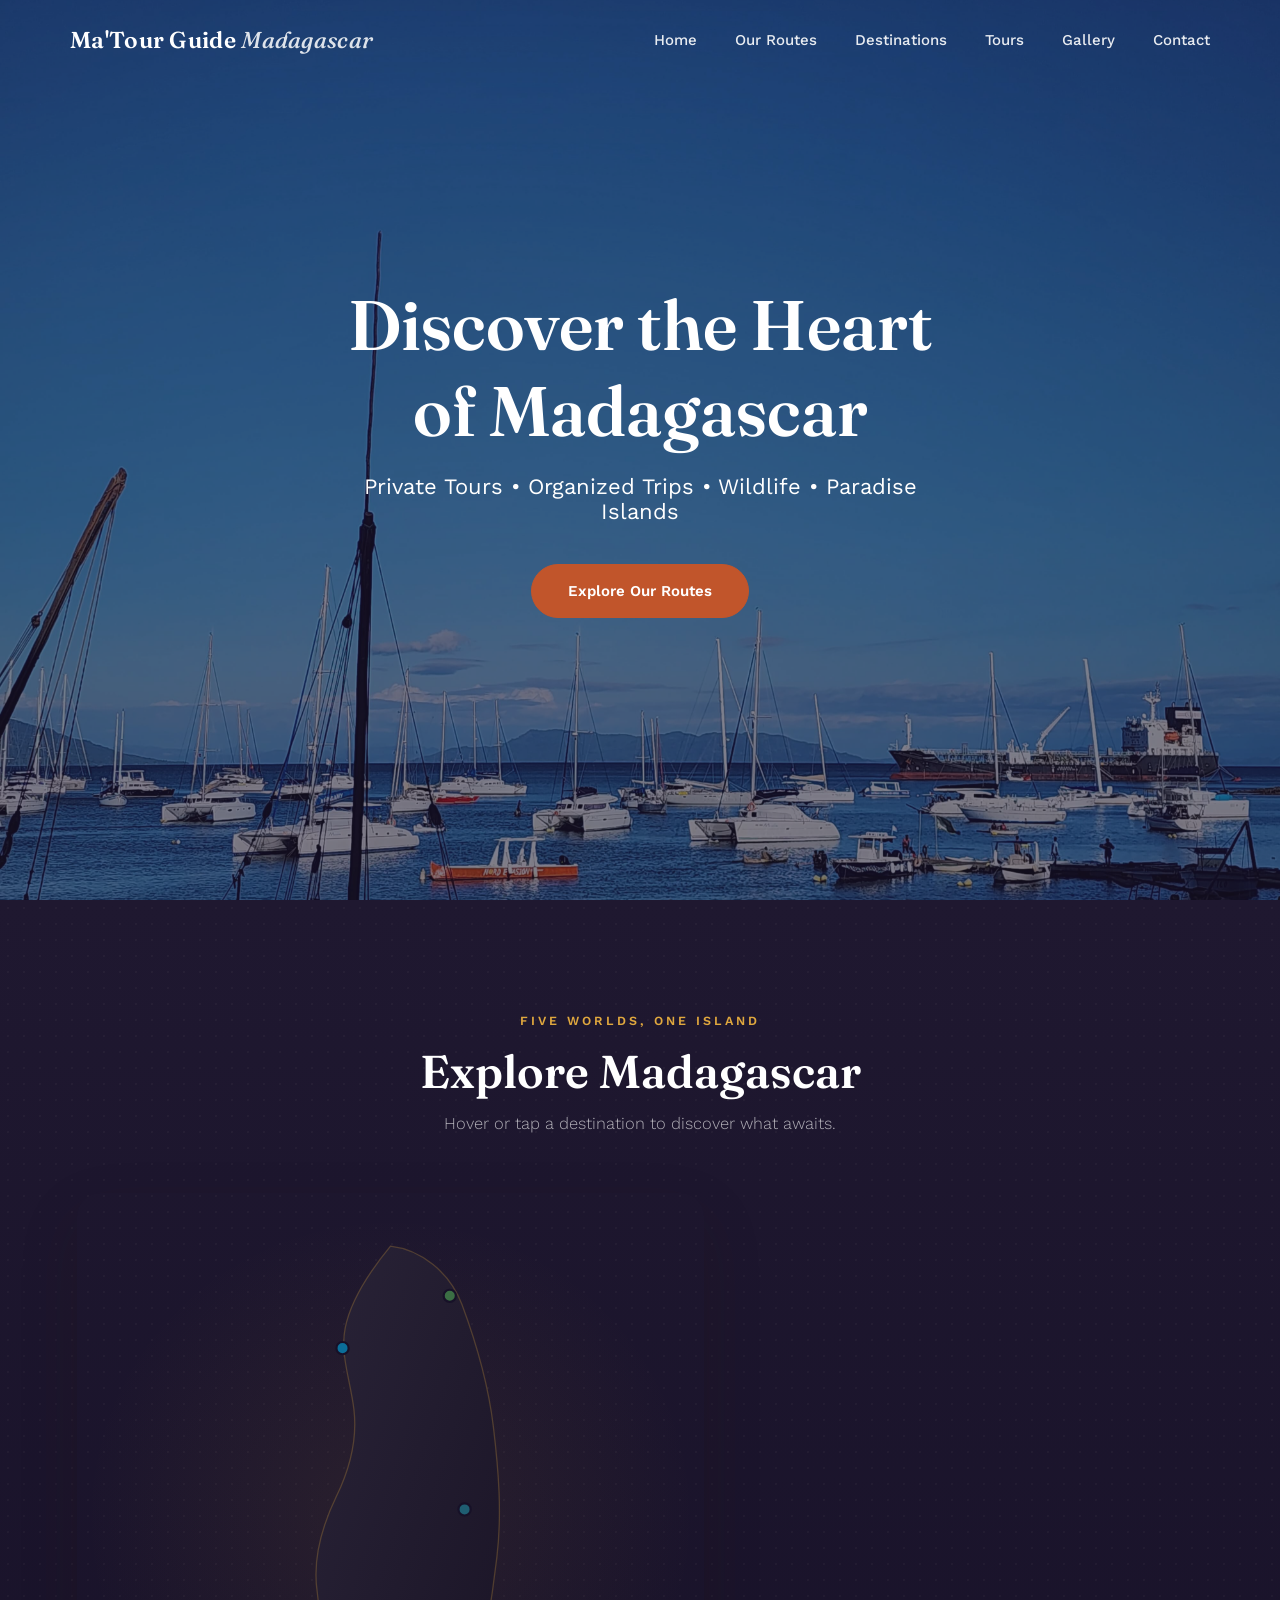
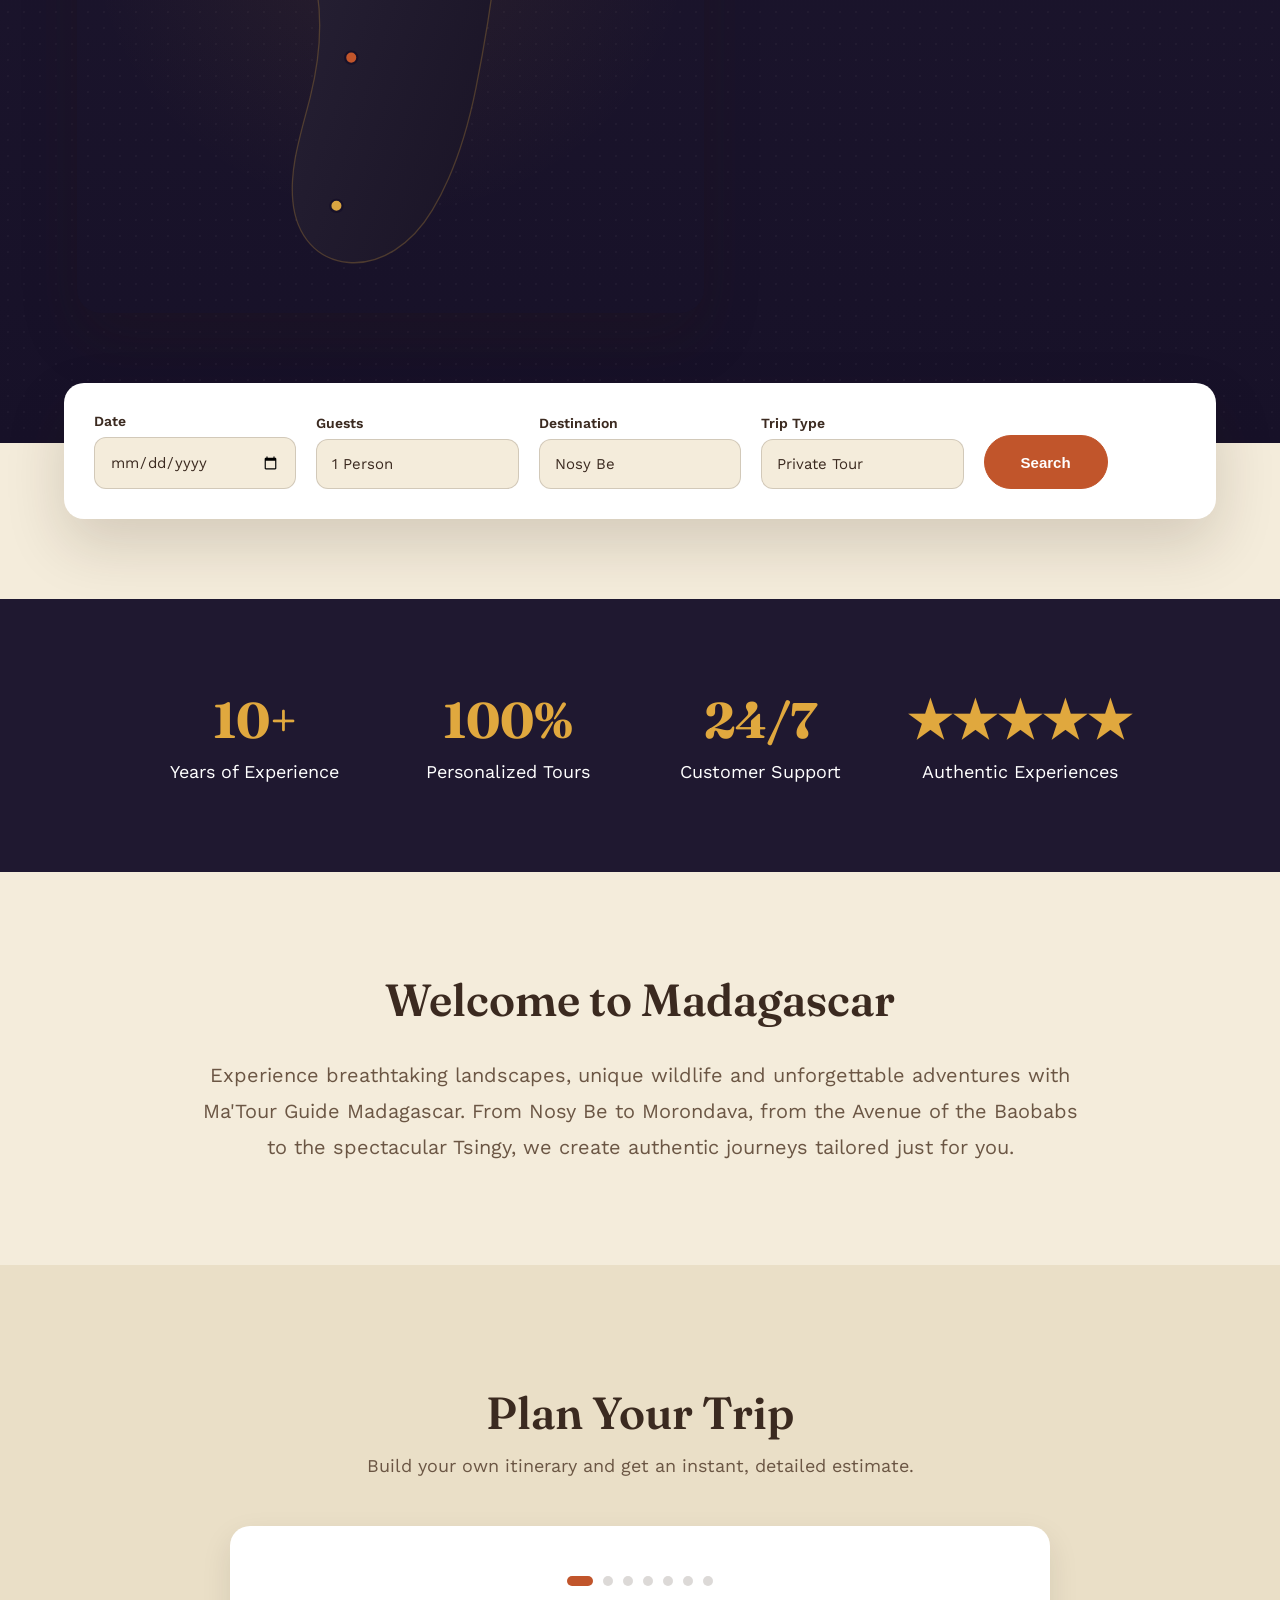
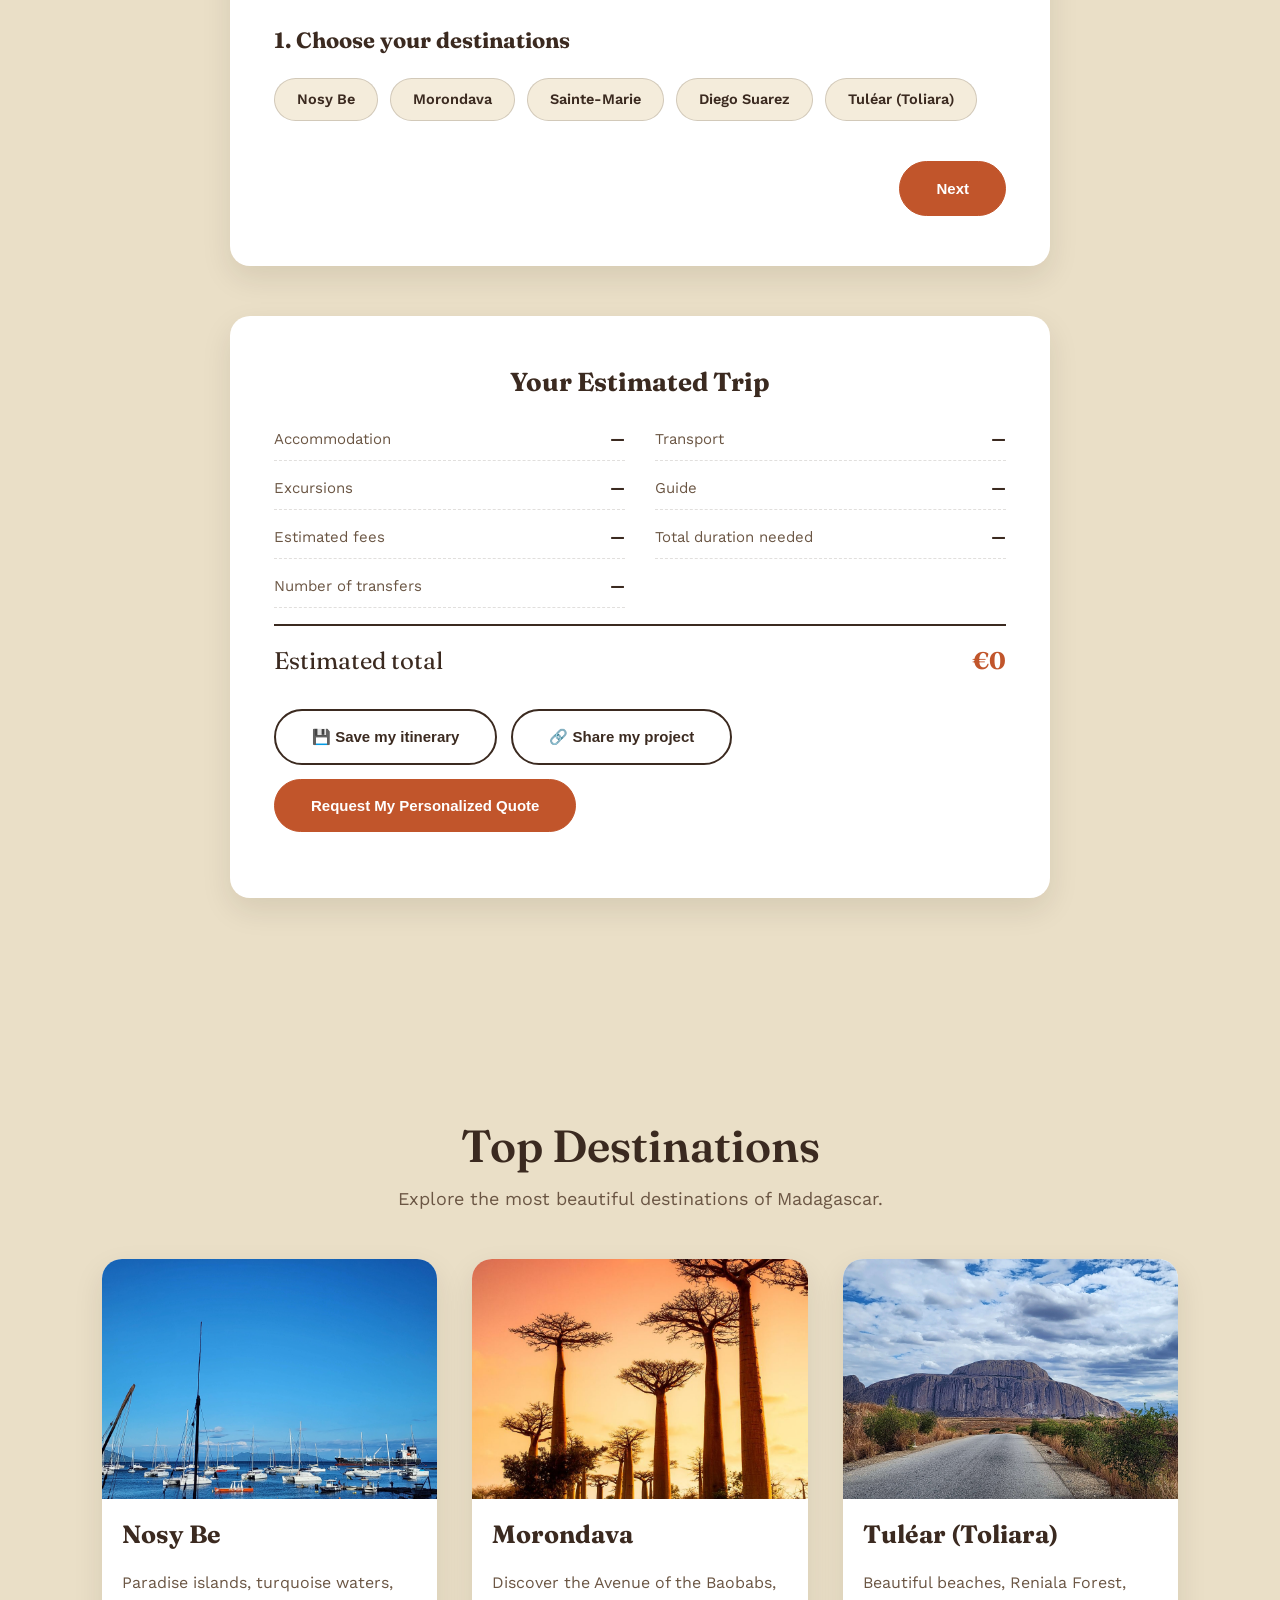
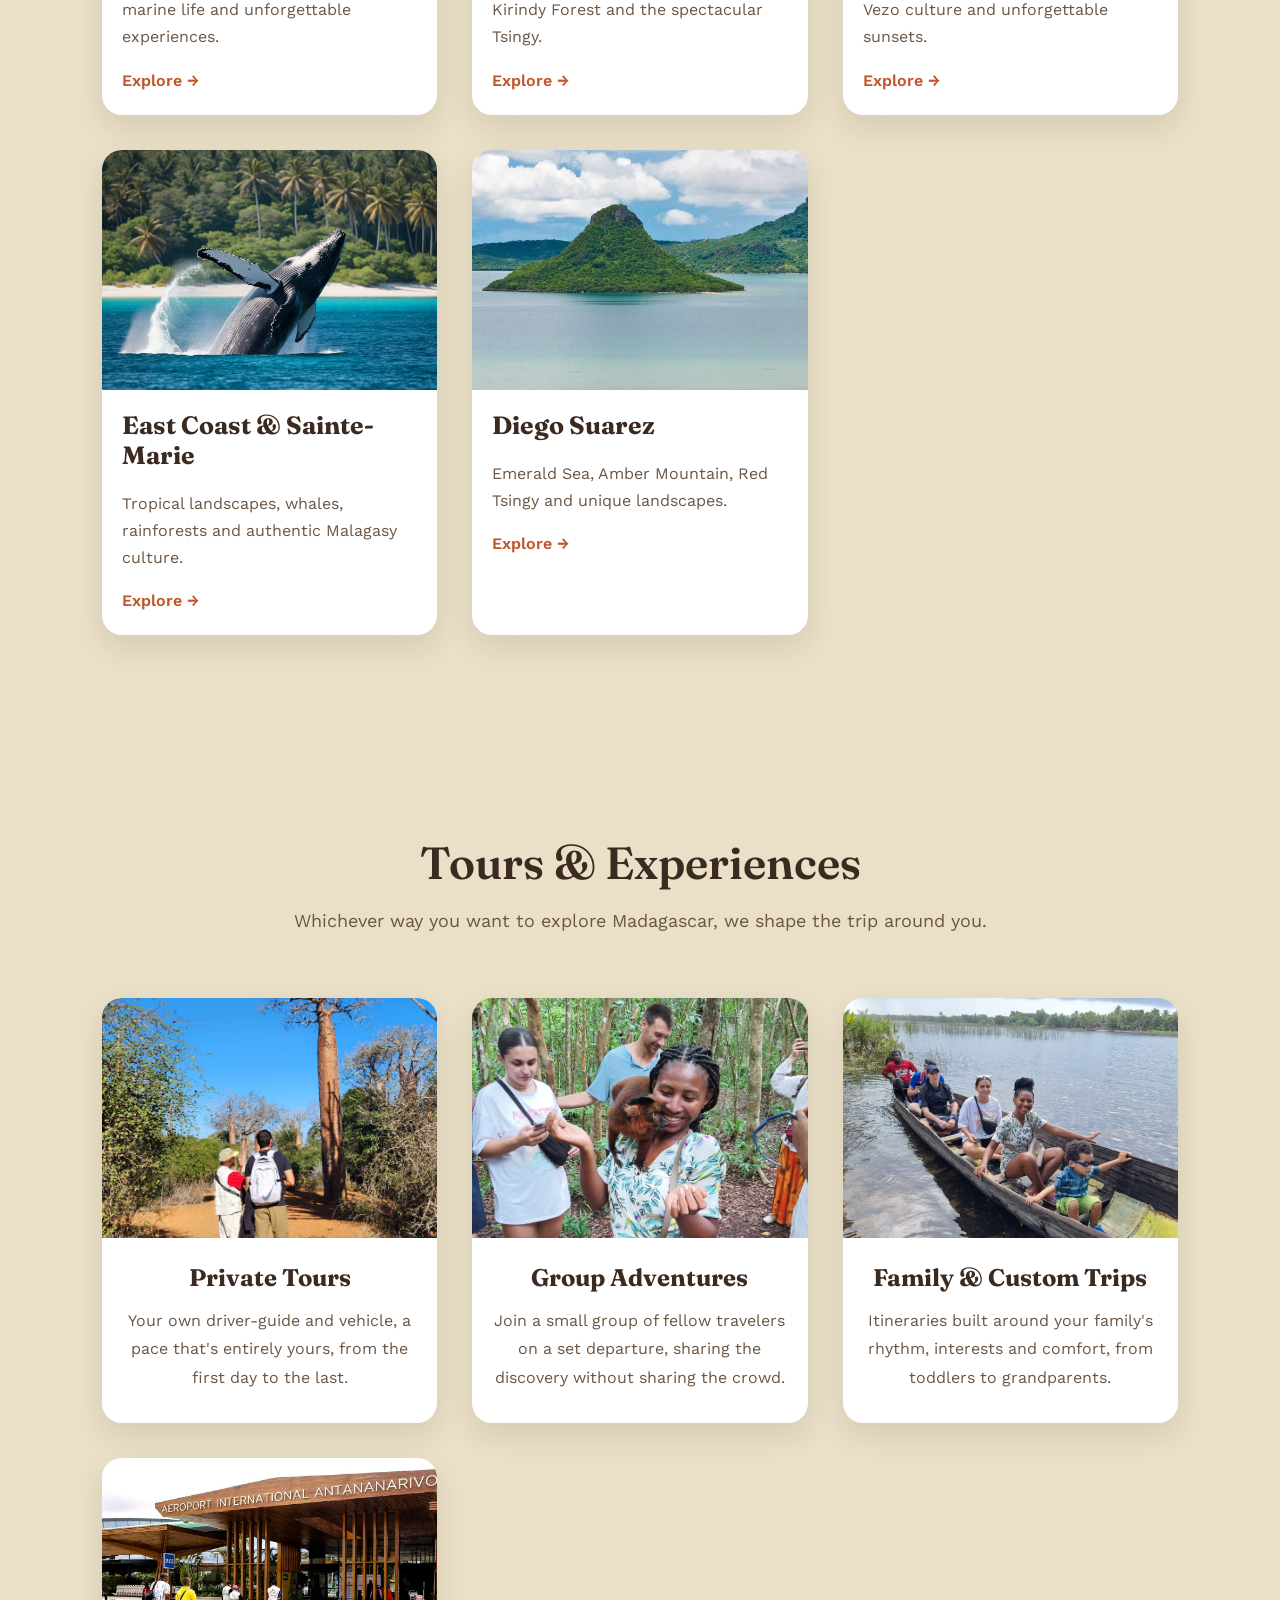
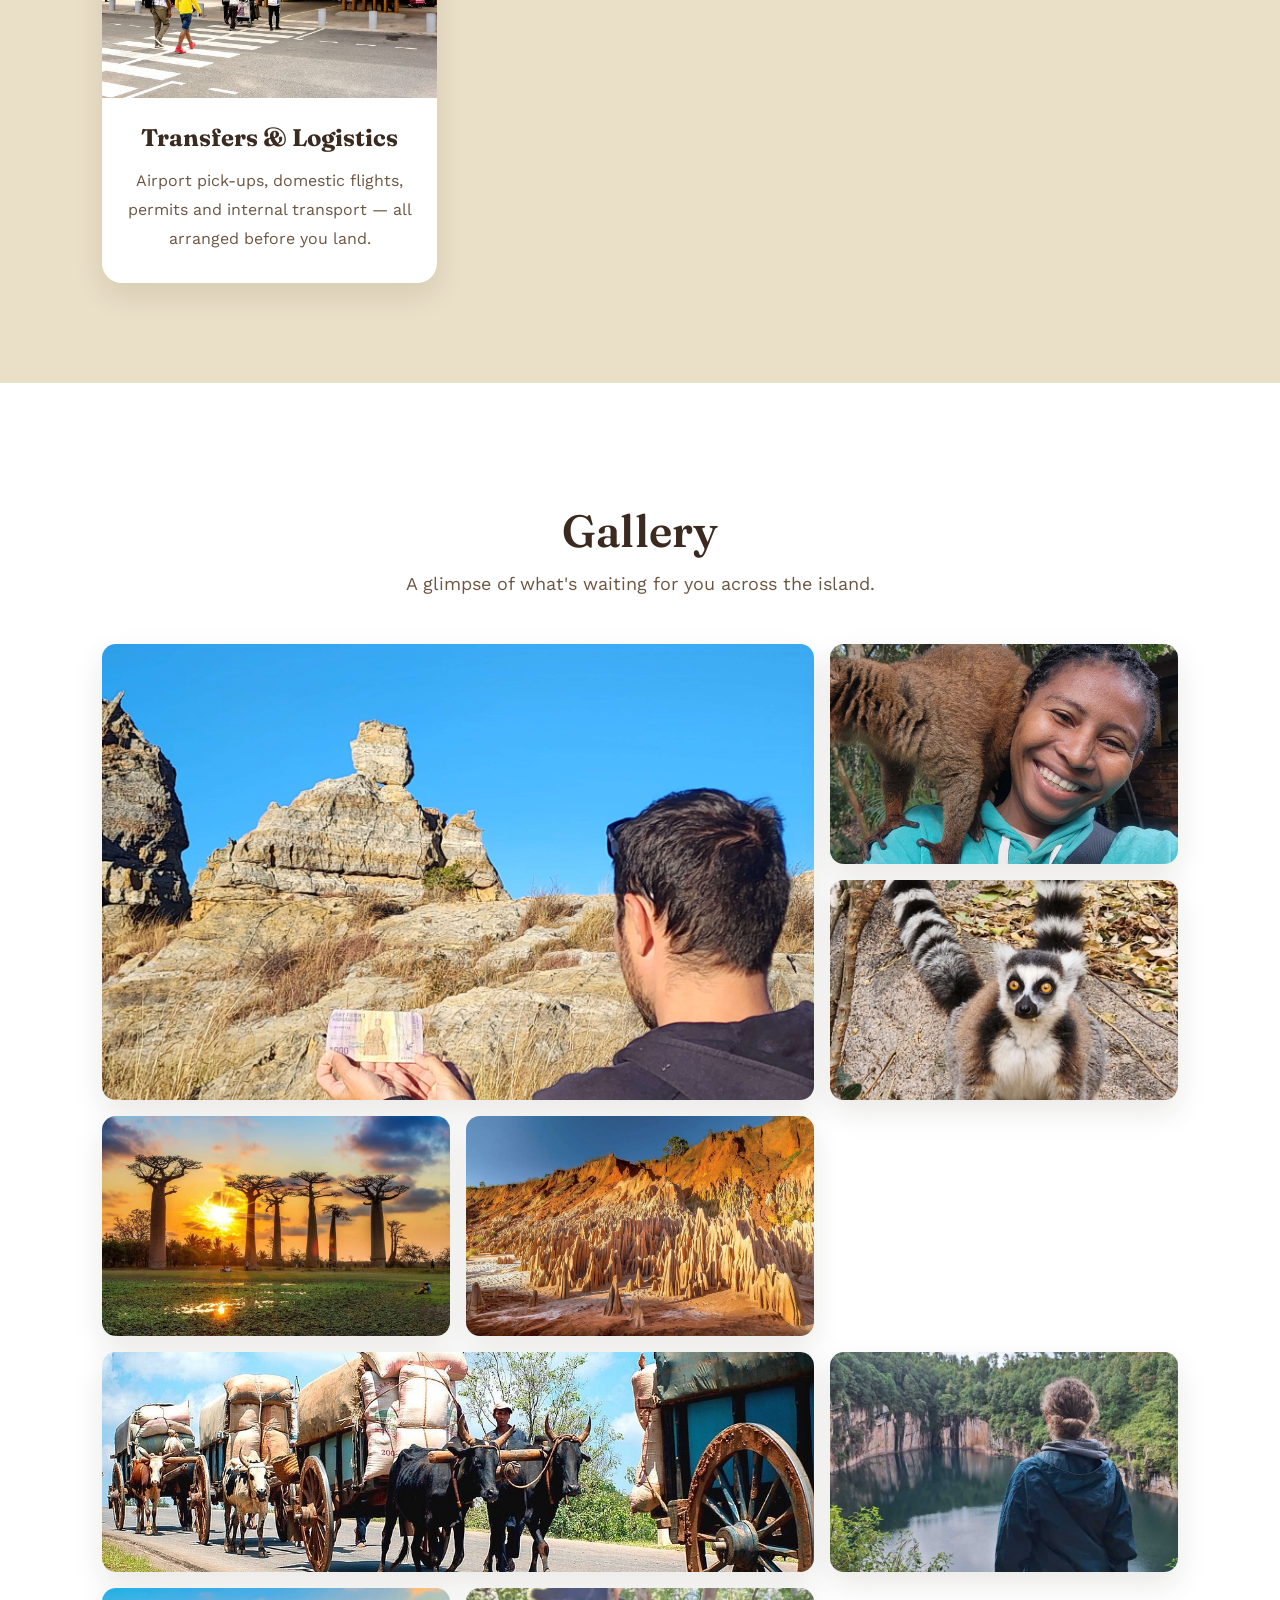
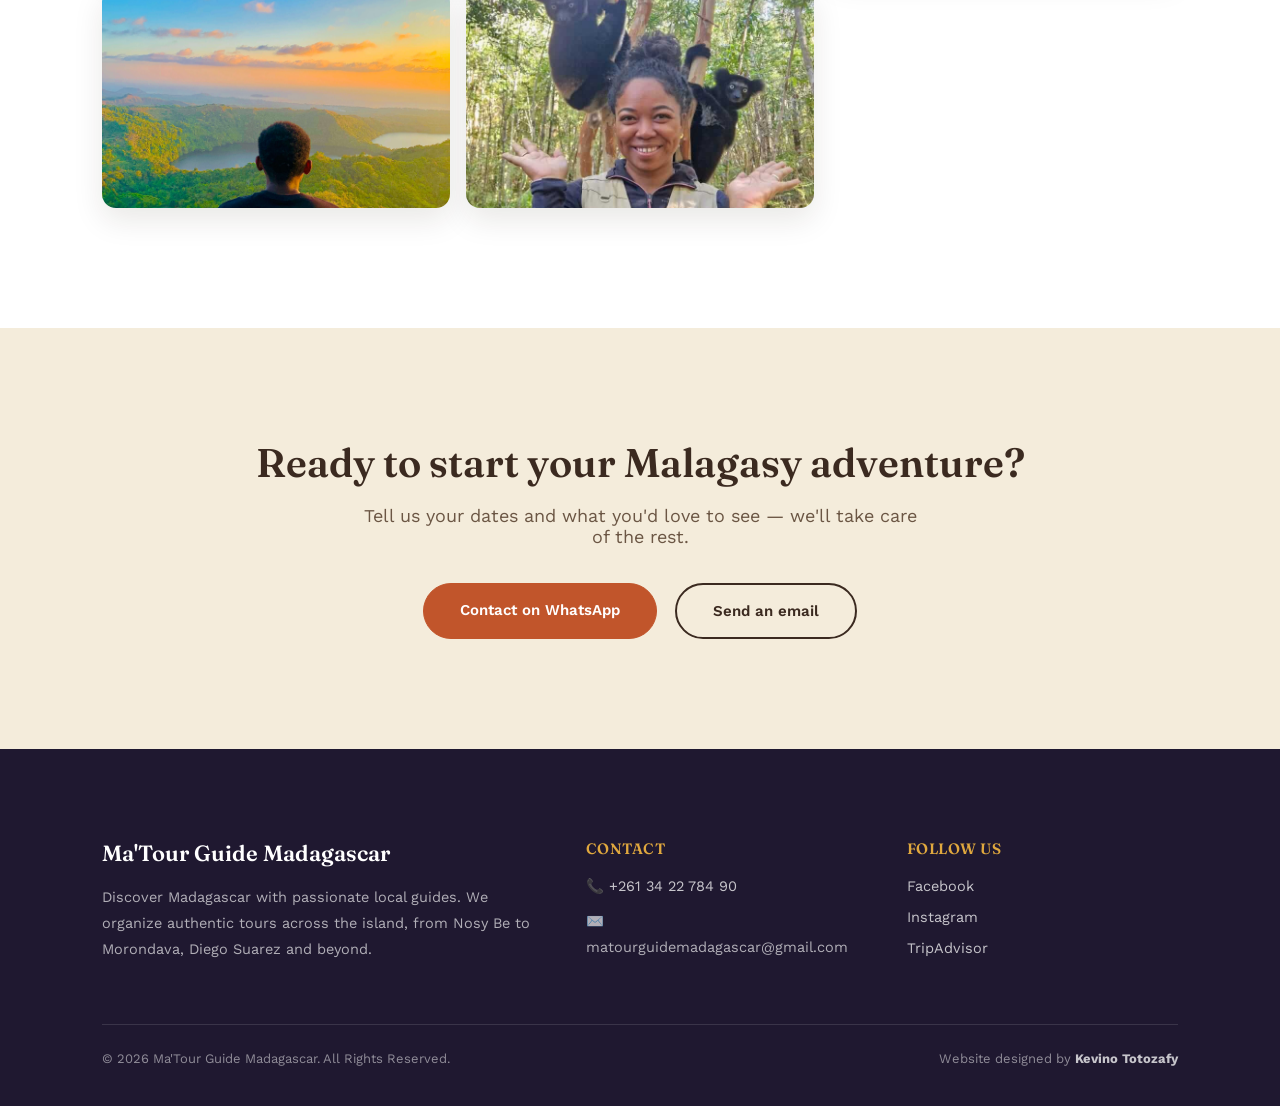
==== commit a144cb1d: "Add files via upload" ====
--- a/index.html
+++ b/index.html
@@ -2,48 +2,30 @@
 <html lang="en">
 
 <head>
-
     <meta charset="UTF-8">
-
     <meta name="viewport" content="width=device-width, initial-scale=1.0">
-
     <title>Ma'Tour Guide Madagascar | Discover Madagascar</title>
-
     <meta name="description"
         content="Discover Madagascar with Ma'Tour Guide Madagascar. Private tours, organized trips, wildlife, beaches, baobabs, lemurs and unforgettable adventures.">
 
-
     <link rel="stylesheet" href="base.css">
     <link rel="stylesheet" href="style.css">
-
+    <link rel="stylesheet" href="explore-madagascar.css">
 
     <link rel="preconnect" href="https://fonts.googleapis.com">
-
     <link rel="preconnect" href="https://fonts.gstatic.com" crossorigin>
-
-
     <link href="https://fonts.googleapis.com/css2?family=Fraunces:ital,opsz,wght@0,9..144,300;0,9..144,500;0,9..144,600;0,9..144,700;1,9..144,500;1,9..144,600&family=Work+Sans:wght@300;400;500;600;700&display=swap"
         rel="stylesheet">
-
-
 </head>
 
-
 <body>
 
-
-
 <!-- ===========================
      HEADER
 =========================== -->
-
 <header id="navbar">
-
-
     <div class="logo">
-
         Ma'Tour&nbsp;Guide <span>Madagascar</span>
-
     </div>
 
     <input type="checkbox" id="nav-toggle" class="nav-toggle">
@@ -51,114 +33,144 @@
         <span></span>
     </label>
 
-
     <nav>
-
         <a href="#home">Home</a>
-
+        <a href="#map">Our Routes</a>
         <a href="#destinations">Destinations</a>
-
         <a href="#tours">Tours</a>
-
         <a href="#gallery">Gallery</a>
-
         <a href="#contact">Contact</a>
-
-
     </nav>
-
-
 </header>
 
 
-
-
-
 <!-- ===========================
      HERO SLIDER
 =========================== -->
-
-
 <section class="hero" id="home">
-
-
     <div class="slider">
-
-
-        <div class="slide active"
-        style="background-image:url('images/nosybe.jpg');">
-        </div>
-
-
-
-        <div class="slide"
-        style="background-image:url('images/montpassot.jpg');">
-        </div>
-
-
-
-        <div class="slide"
-        style="background-image:url('images/baobabs.jpg');">
-        </div>
-
-
-
-        <div class="slide"
-        style="background-image:url('images/tsingy.jpg');">
-        </div>
-
-
-
-        <div class="slide"
-        style="background-image:url('images/nosyiranja.jpg');">
-        </div>
-
-
-    </div>
-
-
+        <div class="slide active" style="background-image:url('images/nosybe.jpg');"></div>
+        <div class="slide" style="background-image:url('images/montpassot.jpg');"></div>
+        <div class="slide" style="background-image:url('images/baobabs.jpg');"></div>
+        <div class="slide" style="background-image:url('images/tsingy.jpg');"></div>
+        <div class="slide" style="background-image:url('images/nosyiranja.jpg');"></div>
+    </div>
 
     <div class="overlay"></div>
 
-
-
     <div class="hero-content">
-
-
-        <h1>
-            Discover the Heart of Madagascar
-        </h1>
-
-
-
-        <p>
-            Private Tours • Organized Trips • Wildlife • Paradise Islands
-        </p>
-
-
-
-        <a href="#destinations" class="btn">
-
-            Explore Madagascar
-
-        </a>
-
-
-    </div>
-
-
-</section>
-
-
+        <h1>Discover the Heart of Madagascar</h1>
+        <p>Private Tours • Organized Trips • Wildlife • Paradise Islands</p>
+        <a href="#map" class="btn">Explore Our Routes</a>
+    </div>
+</section>
+<!-- ===========================
+     EXPLORE MADAGASCAR
+=========================== -->
+<section class="explore-md" id="map">
+    <div class="explore-md-inner">
+
+        <div class="explore-md-header">
+            <span class="eyebrow">Five worlds, one island</span>
+            <h2>Explore Madagascar</h2>
+            <p>Hover or tap a destination to discover what awaits.</p>
+        </div>
+
+        <div class="explore-md-layout">
+
+            <div class="explore-md-stage" id="exploreMdStage">
+
+                <svg id="exploreMdMap" viewBox="0 0 420 780" xmlns="http://www.w3.org/2000/svg" aria-label="Interactive map of Madagascar">
+                    <defs>
+                        <linearGradient id="exploreMdIslandFill" x1="0%" y1="0%" x2="100%" y2="100%">
+                            <stop offset="0%" stop-color="#2A2438"/>
+                            <stop offset="100%" stop-color="#191325"/>
+                        </linearGradient>
+                    </defs>
+
+                    <path class="explore-md-island" d="M210 38
+                        C245 42 278 68 292 105
+                        C308 148 322 195 328 245
+                        C334 295 338 345 332 395
+                        C326 445 318 495 308 545
+                        C298 595 282 645 258 685
+                        C234 725 198 748 162 745
+                        C126 742 102 715 98 675
+                        C94 635 108 595 118 555
+                        C128 515 132 475 126 435
+                        C120 395 132 358 148 325
+                        C164 292 172 258 168 225
+                        C164 192 152 162 158 132
+                        C164 102 182 72 210 38 Z"/>
+
+                    <g class="explore-md-connections" id="exploreMdConnections"></g>
+
+                    <g class="explore-md-points">
+
+                        <g class="explore-md-point" data-id="diego" data-x="278" data-y="95" tabindex="0" role="button" aria-label="Diego Suarez — voir les informations">
+                            <circle class="point-pulse" cx="278" cy="95" r="16" fill="var(--exp-diego)"/>
+                            <circle class="point-dot" cx="278" cy="95" r="7" fill="var(--exp-diego)"/>
+                            <text class="point-label" x="278" y="78">Diego Suarez</text>
+                        </g>
+
+                        <g class="explore-md-point" data-id="nosybe" data-x="155" data-y="155" tabindex="0" role="button" aria-label="Nosy Be — voir les informations">
+                            <circle class="point-pulse" cx="155" cy="155" r="16" fill="var(--exp-nosybe)"/>
+                            <circle class="point-dot" cx="155" cy="155" r="7" fill="var(--exp-nosybe)"/>
+                            <text class="point-label" x="155" y="138">Nosy Be</text>
+                        </g>
+
+                        <g class="explore-md-point" data-id="eastcoast" data-x="295" data-y="340" tabindex="0" role="button" aria-label="East Coast — voir les informations">
+                            <circle class="point-pulse" cx="295" cy="340" r="16" fill="var(--exp-eastcoast)"/>
+                            <circle class="point-dot" cx="295" cy="340" r="7" fill="var(--exp-eastcoast)"/>
+                            <text class="point-label" x="295" y="323">East Coast</text>
+                        </g>
+
+                        <g class="explore-md-point" data-id="morondava" data-x="165" data-y="510" tabindex="0" role="button" aria-label="Morondava — voir les informations">
+                            <circle class="point-pulse" cx="165" cy="510" r="16" fill="var(--exp-morondava)"/>
+                            <circle class="point-dot" cx="165" cy="510" r="7" fill="var(--exp-morondava)"/>
+                            <text class="point-label" x="165" y="493">Morondava</text>
+                        </g>
+
+                        <g class="explore-md-point" data-id="tulear" data-x="148" data-y="680" tabindex="0" role="button" aria-label="Tuléar — voir les informations">
+                            <circle class="point-pulse" cx="148" cy="680" r="16" fill="var(--exp-tulear)"/>
+                            <circle class="point-dot" cx="148" cy="680" r="7" fill="var(--exp-tulear)"/>
+                            <text class="point-label" x="148" y="663">Tuléar</text>
+                        </g>
+
+                    </g>
+                </svg>
+
+                <div class="explore-md-tooltip" id="exploreMdTooltip" role="tooltip">
+                    <strong class="tooltip-title"></strong>
+                    <p class="tooltip-desc"></p>
+                    <span class="tooltip-days"></span>
+                </div>
+
+            </div>
+
+            <aside class="explore-md-panel" id="exploreMdPanel" aria-live="polite">
+                <button class="explore-md-panel-close" id="exploreMdClose" aria-label="Fermer">&times;</button>
+                <div class="explore-md-panel-image">
+                    <img id="exploreMdImg" src="" alt="">
+                </div>
+                <div class="explore-md-panel-body">
+                    <span class="explore-md-panel-badge" id="exploreMdDays"></span>
+                    <h3 id="exploreMdTitle"></h3>
+                    <p id="exploreMdDesc"></p>
+                    <ul class="explore-md-highlights" id="exploreMdHighlights"></ul>
+                    <a href="#" class="btn" id="exploreMdLink">Explore Destination →</a>
+                </div>
+            </aside>
+
+        </div>
+    </div>
+</section>
 
 <!-- ===========================
      BOOKING SEARCH
 =========================== -->
-
 <section class="booking-search">
-
     <form class="booking-form" id="booking-form">
-
         <div class="field">
             <label for="booking-date">Date</label>
             <input type="date" id="booking-date" name="date">
@@ -196,12 +208,8 @@
             </select>
         </div>
 
-        <button type="submit" class="btn">
-            Search
-        </button>
-
+        <button type="submit" class="btn">Search</button>
     </form>
-
 </section>
 
 
@@ -211,530 +219,526 @@
 <!-- ===========================
      STATISTICS
 =========================== -->
-
-
 <section class="stats">
-
-
     <div class="stat-box">
-
-        <h2>7+</h2>
-
+        <h2>10+</h2>
         <p>Years of Experience</p>
-
-    </div>
-
-
-
+    </div>
     <div class="stat-box">
-
         <h2>100%</h2>
-
         <p>Personalized Tours</p>
-
-    </div>
-
-
-
+    </div>
     <div class="stat-box">
-
         <h2>24/7</h2>
-
         <p>Customer Support</p>
-
-    </div>
-
-
-
+    </div>
     <div class="stat-box">
-
         <h2>★★★★★</h2>
-
         <p>Authentic Experiences</p>
-
-    </div>
-
-
-</section>
-
-
-
-
-
+    </div>
+</section>
 
 
 <!-- ===========================
      INTRODUCTION
 =========================== -->
-
-
 <section class="intro">
-
-
-    <h2>
-        Welcome to Madagascar
-    </h2>
-
-
-
+    <h2>Welcome to Madagascar</h2>
     <p>
-
         Experience breathtaking landscapes, unique wildlife and unforgettable adventures with
         Ma'Tour Guide Madagascar.
-
         From Nosy Be to Morondava, from the Avenue of the Baobabs to the spectacular Tsingy,
         we create authentic journeys tailored just for you.
-
     </p>
-
-
-</section>
-
-
-
-
-
-
+</section>
+
+
+<!-- ===========================
+     TRIP PLANNER
+=========================== -->
+<section class="planner" id="trip-planner">
+    <h2>Plan Your Trip</h2>
+    <p class="subtitle">
+        Build your own itinerary and get an instant, detailed estimate.
+    </p>
+
+    <div class="planner-box" id="planner-box">
+
+        <div class="planner-steps-nav" id="planner-steps-nav">
+            <span class="step-dot active" data-dot="1"></span>
+            <span class="step-dot" data-dot="2"></span>
+            <span class="step-dot" data-dot="3"></span>
+            <span class="step-dot" data-dot="4"></span>
+            <span class="step-dot" data-dot="5"></span>
+            <span class="step-dot" data-dot="6"></span>
+            <span class="step-dot" data-dot="7"></span>
+        </div>
+
+        <!-- Step 1 — Destinations -->
+        <div class="planner-step active" data-step="1">
+            <h3>1. Choose your destinations</h3>
+            <div class="planner-destinations" id="planner-destinations">
+                <!-- generated by script.js -->
+            </div>
+        </div>
+
+        <!-- Step 2 — Dates & duration -->
+        <div class="planner-step" data-step="2">
+            <h3>2. When, and for how long?</h3>
+            <div class="field">
+                <label for="planner-start-date">Approximate start date</label>
+                <input type="date" id="planner-start-date">
+            </div>
+            <div class="planner-days">
+                <label for="planner-duration">Number of days</label>
+                <input type="number" id="planner-duration" min="1" placeholder="e.g. 12">
+            </div>
+        </div>
+
+        <!-- Step 3 — Travelers -->
+        <div class="planner-step" data-step="3">
+            <h3>3. Travelers</h3>
+            <div class="planner-days">
+                <label for="planner-travelers">Number of adults</label>
+                <input type="number" id="planner-travelers" min="1" value="2">
+            </div>
+            <label class="planner-children-toggle">
+                <input type="checkbox" id="planner-has-children">
+                <span>Traveling with children?</span>
+            </label>
+            <div class="planner-children-fields" id="planner-children-fields">
+                <div class="planner-days">
+                    <label for="planner-children-under2">Children under 2 (free)</label>
+                    <input type="number" id="planner-children-under2" min="0" value="0">
+                </div>
+                <div class="planner-days">
+                    <label for="planner-children-2to10">Children 2–10 (half price)</label>
+                    <input type="number" id="planner-children-2to10" min="0" value="0">
+                </div>
+                <div class="planner-days">
+                    <label for="planner-children-11plus">Children 11+ (full price)</label>
+                    <input type="number" id="planner-children-11plus" min="0" value="0">
+                </div>
+            </div>
+        </div>
+
+        <!-- Step 4 — Accommodation -->
+        <div class="planner-step" data-step="4">
+            <h3>4. Accommodation style</h3>
+            <div class="option-cards" id="planner-accommodation">
+                <label class="option-card">
+                    <input type="radio" name="accommodation" value="budget">
+                    <span class="option-card-inner">
+                        <h4>Budget</h4>
+                        <p>Simple guesthouses, local comfort.</p>
+                        <span class="price">≈ €25 / person / night</span>
+                    </span>
+                </label>
+                <label class="option-card">
+                    <input type="radio" name="accommodation" value="standard" checked>
+                    <span class="option-card-inner">
+                        <h4>Standard</h4>
+                        <p>Comfortable 3-star style lodges.</p>
+                        <span class="price">≈ €55 / person / night</span>
+                    </span>
+                </label>
+                <label class="option-card">
+                    <input type="radio" name="accommodation" value="comfort">
+                    <span class="option-card-inner">
+                        <h4>Comfort</h4>
+                        <p>Upscale lodges & boutique hotels.</p>
+                        <span class="price">≈ €110 / person / night</span>
+                    </span>
+                </label>
+            </div>
+        </div>
+
+        <!-- Step 5 — Transport -->
+        <div class="planner-step" data-step="5">
+            <h3>5. Transport</h3>
+            <div class="option-cards" id="planner-transport">
+                <label class="option-card">
+                    <input type="radio" name="transport" value="shared">
+                    <span class="option-card-inner">
+                        <h4>Shared vehicle</h4>
+                        <p>Grouped transfers, most economical.</p>
+                        <span class="price">≈ €40 / transfer / person</span>
+                    </span>
+                </label>
+                <label class="option-card">
+                    <input type="radio" name="transport" value="private" checked>
+                    <span class="option-card-inner">
+                        <h4>Private vehicle</h4>
+                        <p>Your own driver-guide and car.</p>
+                        <span class="price">≈ €90 / transfer / person</span>
+                    </span>
+                </label>
+                <label class="option-card">
+                    <input type="radio" name="transport" value="flights">
+                    <span class="option-card-inner">
+                        <h4>Private + domestic flights</h4>
+                        <p>Fastest way between distant regions.</p>
+                        <span class="price">≈ €240 / transfer / person</span>
+                    </span>
+                </label>
+            </div>
+        </div>
+
+        <!-- Step 6 — Guide -->
+        <div class="planner-step" data-step="6">
+            <h3>6. Local guide</h3>
+            <div class="option-cards" id="planner-guide">
+                <label class="option-card">
+                    <input type="radio" name="guide" value="yes" checked>
+                    <span class="option-card-inner">
+                        <h4>With a private guide</h4>
+                        <p>Recommended for a richer experience.</p>
+                        <span class="price">≈ €35 / day</span>
+                    </span>
+                </label>
+                <label class="option-card">
+                    <input type="radio" name="guide" value="no">
+                    <span class="option-card-inner">
+                        <h4>Without a guide</h4>
+                        <p>Driver only.</p>
+                        <span class="price">€0</span>
+                    </span>
+                </label>
+            </div>
+        </div>
+
+        <!-- Step 7 — Excursions -->
+        <div class="planner-step" data-step="7">
+            <h3>7. Excursions & activities</h3>
+
+            <div class="nosybe-package-toggle" id="nosybe-package-toggle">
+                <label class="excursion-option package-toggle">
+                    <input type="checkbox" id="nosybe-package-check">
+                    <span class="excursion-option-text">
+                        <strong>Already in Nosy Be? Book just the island excursion package</strong>
+                        <span>For travelers who don't need a full organized trip — just the island tour.</span>
+                    </span>
+                </label>
+            </div>
+
+            <div class="nosybe-package-details" id="nosybe-package-details">
+                <div class="package-photos-grid" id="package-photos-grid"></div>
+                <div class="package-price-box">
+                    <div class="package-currency-choice">
+                        <label class="option-card">
+                            <input type="radio" name="package-residency" value="resident" checked>
+                            <span class="option-card-inner">
+                                <h4>Resident price</h4>
+                                <p>Malagasy residents</p>
+                                <span class="price">780,000 Ar / person</span>
+                            </span>
+                        </label>
+                        <label class="option-card">
+                            <input type="radio" name="package-residency" value="nonresident">
+                            <span class="option-card-inner">
+                                <h4>Non-resident price</h4>
+                                <p>Foreign visitors</p>
+                                <span class="price">€199.99 / person</span>
+                            </span>
+                        </label>
+                    </div>
+                    <div class="package-info-lists">
+                        <div>
+                            <h4>Included</h4>
+                            <ul>
+                                <li>All maritime transfers</li>
+                                <li>Picnic lunches</li>
+                                <li>Land transfers</li>
+                            </ul>
+                        </div>
+                        <div>
+                            <h4>Not included</h4>
+                            <ul>
+                                <li>Accommodation</li>
+                                <li>Breakfast and dinners</li>
+                                <li>Personal purchases</li>
+                            </ul>
+                        </div>
+                    </div>
+                    <div class="package-total" id="package-total"></div>
+                </div>
+            </div>
+
+            <div class="destination-circuit-details" id="morondava-circuit-details">
+                <h4>Morondava – Kirindy – Tsingy de Bemaraha Circuit</h4>
+                <p class="circuit-subtitle">4 days / 3 nights in Bekopaka</p>
+                <div class="circuit-days">
+                    <div class="circuit-day">
+                        <span class="circuit-day-number">Day 1</span>
+                        <div class="circuit-day-text">
+                            <strong>Morondava → Kirindy → Bekopaka</strong>
+                            <p>05:30 departure from Menabe Morondava hotel. Guided visit of Kirindy Reserve. Tsiribihina and Manambolo ferry crossings. Overnight at Tanankoy Bekopaka.</p>
+                        </div>
+                    </div>
+                    <div class="circuit-day">
+                        <span class="circuit-day-number">Day 2</span>
+                        <div class="circuit-day-text">
+                            <strong>Petit Tsingy</strong>
+                            <p>Guided excursion to the Petit Tsingy. Canoe trip on the Manambolo River. Overnight at Tanankoy Bekopaka.</p>
+                        </div>
+                    </div>
+                    <div class="circuit-day">
+                        <span class="circuit-day-number">Day 3</span>
+                        <div class="circuit-day-text">
+                            <strong>Grand Tsingy (UNESCO)</strong>
+                            <p>Full day exploring the Grand Tsingy de Bemaraha. Overnight at Tanankoy Bekopaka.</p>
+                        </div>
+                    </div>
+                    <div class="circuit-day">
+                        <span class="circuit-day-number">Day 4</span>
+                        <div class="circuit-day-text">
+                            <strong>Bekopaka → Morondava</strong>
+                            <p>Return via ferries. Stop at the Avenue of the Baobabs and the Baobab Amoureux.</p>
+                        </div>
+                    </div>
+                </div>
+                <div class="circuit-highlights">
+                    <span>🌳 Kirindy Reserve</span>
+                    <span>🦎 Endemic wildlife</span>
+                    <span>🚣 Manambolo River canoe</span>
+                    <span>⛰️ Petit Tsingy</span>
+                    <span>🏔️ Grand Tsingy (UNESCO)</span>
+                    <span>🌅 Avenue of the Baobabs</span>
+                    <span>❤️ Baobab Amoureux</span>
+                </div>
+                <div class="circuit-info-lists">
+                    <div>
+                        <h4>Included</h4>
+                        <ul>
+                            <li>Private vehicle with driver + fuel</li>
+                            <li>Ferry crossings</li>
+                            <li>Entrance fees and local guides</li>
+                            <li>Canoe trip</li>
+                            <li>Accommodation in Bekopaka (3 nights)</li>
+                        </ul>
+                    </div>
+                    <div>
+                        <h4>Not included</h4>
+                        <ul>
+                            <li>Meals and drinks</li>
+                            <li>Personal expenses</li>
+                            <li>Tips</li>
+                            <li>Overnight in Morondava</li>
+                        </ul>
+                    </div>
+                </div>
+                <p class="planner-note">⚠️ Day 1 has an early 05:30 departure. Day 3 requires good physical condition.</p>
+            </div>
+
+            <div id="planner-excursions-list">
+                <p class="planner-note">Select your destinations first to see available excursions.</p>
+            </div>
+        </div>
+
+        <div class="planner-nav-buttons">
+            <button type="button" id="planner-prev" class="btn btn-outline">Back</button>
+            <button type="button" id="planner-next" class="btn">Next</button>
+        </div>
+    </div>
+
+    <!-- Estimation panel -->
+    <div class="planner-estimate" id="planner-estimate">
+        <h3>Your Estimated Trip</h3>
+        <div class="estimate-grid">
+            <div class="estimate-line"><span>Accommodation</span><strong id="est-accommodation">—</strong></div>
+            <div class="estimate-line"><span>Transport</span><strong id="est-transport">—</strong></div>
+            <div class="estimate-line"><span>Excursions</span><strong id="est-excursions">—</strong></div>
+            <div class="estimate-line"><span>Guide</span><strong id="est-guide">—</strong></div>
+            <div class="estimate-line"><span>Estimated fees</span><strong id="est-fees">—</strong></div>
+            <div class="estimate-line"><span>Total duration needed</span><strong id="est-duration">—</strong></div>
+            <div class="estimate-line"><span>Number of transfers</span><strong id="est-transfers">—</strong></div>
+        </div>
+        <div class="estimate-total">
+            <span>Estimated total</span>
+            <strong id="est-total">€0</strong>
+        </div>
+        <div id="planner-result" class="planner-result"></div>
+        <div class="planner-actions">
+            <button type="button" id="planner-save" class="btn btn-outline">💾 Save my itinerary</button>
+            <button type="button" id="planner-share" class="btn btn-outline">🔗 Share my project</button>
+            <button type="button" id="planner-quote" class="btn">Request My Personalized Quote</button>
+        </div>
+        <p class="planner-note" id="planner-save-note"></p>
+    </div>
+</section>
+
+
+<!-- Quote request modal -->
+<div class="quote-modal" id="quote-modal">
+    <div class="quote-modal-content">
+        <button type="button" class="quote-modal-close" id="quote-modal-close">&times;</button>
+        <h3>Request My Personalized Quote</h3>
+        <p>Here's a summary of your project — add your contact details and we'll follow up quickly.</p>
+        <div class="quote-summary" id="quote-summary"></div>
+        <form id="quote-form">
+            <div class="field">
+                <label for="quote-name">Full name</label>
+                <input type="text" id="quote-name" required>
+            </div>
+            <div class="field">
+                <label for="quote-email">Email</label>
+                <input type="email" id="quote-email" required>
+            </div>
+            <div class="field">
+                <label for="quote-phone">Phone / WhatsApp</label>
+                <input type="tel" id="quote-phone">
+            </div>
+            <div class="field">
+                <label for="quote-preferences">Additional preferences</label>
+                <textarea id="quote-preferences" rows="3" placeholder="Anything else we should know?"></textarea>
+            </div>
+            <button type="submit" class="btn">Send my request</button>
+        </form>
+    </div>
+</div>
 
 
 <!-- ===========================
      TOP DESTINATIONS
 =========================== -->
-
-
 <section class="destinations" id="destinations">
-
-
-    <h2>
-        Top Destinations
-    </h2>
-
-
-
-    <p class="subtitle">
-
-        Explore the most beautiful destinations of Madagascar.
-
-    </p>
-
-
-
-
+    <h2>Top Destinations</h2>
+    <p class="subtitle">Explore the most beautiful destinations of Madagascar.</p>
 
     <div class="destination-grid">
-
-
-
-
-
         <div class="card">
-
-
             <img src="images/nosybe.jpg" alt="Nosy Be">
-
-
-            <h3>
-                Nosy Be
-            </h3>
-
-
-            <p>
-
-                Paradise islands, turquoise waters, marine life and unforgettable experiences.
-
-            </p>
-
-
-
-            <a href="nosybe.html">
-
-                Explore →
-
-            </a>
-
-
-        </div>
-
-
-
-
-
-
-
+            <h3>Nosy Be</h3>
+            <p>Paradise islands, turquoise waters, marine life and unforgettable experiences.</p>
+            <a href="nosybe.html">Explore →</a>
+        </div>
         <div class="card">
-
-
             <img src="images/morondava.jpg" alt="Morondava">
-
-
-            <h3>
-                Morondava
-            </h3>
-
-
-
-            <p>
-
-                Discover the Avenue of the Baobabs, Kirindy Forest and the spectacular Tsingy.
-
-            </p>
-
-
-
-            <a href="morondava.html">
-
-                Explore →
-
-            </a>
-
-
-        </div>
-
-
-
-
-
-
-
-
+            <h3>Morondava</h3>
+            <p>Discover the Avenue of the Baobabs, Kirindy Forest and the spectacular Tsingy.</p>
+            <a href="morondava.html">Explore →</a>
+        </div>
         <div class="card">
-
-
             <img src="images/toliara.jpg" alt="Tuléar">
-
-
-            <h3>
-
-                Tuléar (Toliara)
-
-            </h3>
-
-
-
-            <p>
-
-                Beautiful beaches, Reniala Forest, Vezo culture and unforgettable sunsets.
-
-            </p>
-
-
-
-            <a href="tulear.html">
-
-                Explore →
-
-            </a>
-
-
-        </div>
-
-
-
-
-
-
-
-
+            <h3>Tuléar (Toliara)</h3>
+            <p>Beautiful beaches, Reniala Forest, Vezo culture and unforgettable sunsets.</p>
+            <a href="tulear.html">Explore →</a>
+        </div>
         <div class="card">
-
-
             <img src="images/saintemarie.jpg" alt="Sainte Marie">
-
-
-            <h3>
-
-                East Coast & Sainte-Marie
-
-            </h3>
-
-
-
-            <p>
-
-                Tropical landscapes, whales, rainforests and authentic Malagasy culture.
-
-            </p>
-
-
-
-            <a href="east-coast.html">
-
-                Explore →
-
-            </a>
-
-
-        </div>
-
-
-
-
-
-
-
-
+            <h3>East Coast & Sainte-Marie</h3>
+            <p>Tropical landscapes, whales, rainforests and authentic Malagasy culture.</p>
+            <a href="east-coast.html">Explore →</a>
+        </div>
         <div class="card">
-
-
             <img src="images/diegosuarez.jpg" alt="Diego Suarez">
-
-
-            <h3>
-
-                Diego Suarez
-
-            </h3>
-
-
-
-            <p>
-
-                Emerald Sea, Amber Mountain, Red Tsingy and unique landscapes.
-
-            </p>
-
-
-
-            <a href="diego-suarez.html">
-
-                Explore →
-
-            </a>
-
-
-        </div>
-
-
-
-
-
-    </div>
-
-
-</section>
-
-
-
-
-
+            <h3>Diego Suarez</h3>
+            <p>Emerald Sea, Amber Mountain, Red Tsingy and unique landscapes.</p>
+            <a href="diego-suarez.html">Explore →</a>
+        </div>
+    </div>
+</section>
 
 
 <!-- ===========================
      TOURS & EXPERIENCES
 =========================== -->
-
-
 <section class="services" id="tours">
-
-
-    <h2>
-        Tours & Experiences
-    </h2>
-
-
-    <p class="subtitle">
-
-        Whichever way you want to explore Madagascar, we shape the trip around you.
-
-    </p>
-
+    <h2>Tours & Experiences</h2>
+    <p class="subtitle">Whichever way you want to explore Madagascar, we shape the trip around you.</p>
 
     <div class="services-grid">
-
-
         <div class="service-card">
-
             <img src="images/tours/private-tour.jpg" alt="Private tour experience">
-
             <h3>Private Tours</h3>
-
             <p>Your own driver-guide and vehicle, a pace that's entirely yours, from the first day to the last.</p>
-
-        </div>
-
-
+        </div>
         <div class="service-card">
-
             <img src="images/tours/group-adventure.jpg" alt="Group adventure experience">
-
             <h3>Group Adventures</h3>
-
             <p>Join a small group of fellow travelers on a set departure, sharing the discovery without sharing the crowd.</p>
-
-        </div>
-
-
+        </div>
         <div class="service-card">
-
             <img src="images/tours/family-trip.jpg" alt="Family trip experience">
-
             <h3>Family & Custom Trips</h3>
-
             <p>Itineraries built around your family's rhythm, interests and comfort, from toddlers to grandparents.</p>
-
-        </div>
-
-
+        </div>
         <div class="service-card">
-
             <img src="images/tours/transfer.jpg" alt="Transfer and logistics service">
-
             <h3>Transfers & Logistics</h3>
-
             <p>Airport pick-ups, domestic flights, permits and internal transport — all arranged before you land.</p>
-
-        </div>
-
-
-    </div>
-
-
-</section>
-
-
-
+        </div>
+    </div>
+</section>
 
 
 <!-- ===========================
      GALLERY
 =========================== -->
-
-
 <section class="gallery" id="gallery">
-
-
-    <h2>
-        Gallery
-    </h2>
-
-
-    <p class="subtitle">
-
-        A glimpse of what's waiting for you across the island.
-
-    </p>
-
+    <h2>Gallery</h2>
+    <p class="subtitle">A glimpse of what's waiting for you across the island.</p>
 
     <div class="gallery-grid">
-
         <div class="gallery-item"><img src="images/gallery/gallery-1.jpg" alt="Madagascar gallery photo 1"></div>
-
         <div class="gallery-item"><img src="images/gallery/gallery-2.jpg" alt="Madagascar gallery photo 2"></div>
-
         <div class="gallery-item"><img src="images/gallery/gallery-3.jpg" alt="Madagascar gallery photo 3"></div>
-
         <div class="gallery-item"><img src="images/gallery/gallery-4.jpg" alt="Madagascar gallery photo 4"></div>
-
         <div class="gallery-item"><img src="images/gallery/gallery-5.jpg" alt="Madagascar gallery photo 5"></div>
-
         <div class="gallery-item"><img src="images/gallery/gallery-6.jpg" alt="Madagascar gallery photo 6"></div>
-
         <div class="gallery-item"><img src="images/gallery/gallery-7.jpg" alt="Madagascar gallery photo 7"></div>
-
         <div class="gallery-item"><img src="images/gallery/gallery-8.jpg" alt="Madagascar gallery photo 8"></div>
-
         <div class="gallery-item"><img src="images/gallery/gallery-9.jpg" alt="Madagascar gallery photo 9"></div>
-
-    </div>
-
-
-</section>
-
-
-
+    </div>
+</section>
 
 
 <!-- ===========================
      CONTACT
 =========================== -->
-
-
 <section id="contact" class="contact">
-
-
-    <h2>
-        Ready to start your Malagasy adventure?
-    </h2>
-
-
-    <p>
-        Tell us your dates and what you'd love to see — we'll take care of the rest.
-    </p>
-
-
+    <h2>Ready to start your Malagasy adventure?</h2>
+    <p>Tell us your dates and what you'd love to see — we'll take care of the rest.</p>
     <div class="contact-buttons">
-
         <a href="https://wa.me/261342278490" class="btn">Contact on WhatsApp</a>
-
         <a href="mailto:matourguidemadagascar@gmail.com" class="btn btn-outline">Send an email</a>
-
-    </div>
-
-
-</section>
-
-
-
+    </div>
+</section>
+
+
+<!-- ===========================
+     FOOTER
+=========================== -->
 <footer class="footer">
-
     <div class="footer-container">
-
         <div class="footer-column">
             <h3>Ma'Tour Guide Madagascar</h3>
-
             <p>
                 Discover Madagascar with passionate local guides.
                 We organize authentic tours across the island,
                 from Nosy Be to Morondava, Diego Suarez and beyond.
             </p>
         </div>
-
         <div class="footer-column">
-
             <h4>Contact</h4>
-
             <a href="tel:+261342278490">📞 +261 34 22 784 90</a>
-
             <p>✉️ matourguidemadagascar@gmail.com</p>
-
-        </div>
-
+        </div>
         <div class="footer-column">
-
             <h4>Follow Us</h4>
-
-            <a href="https://web.facebook.com/profile.php?id=61591812098440" target="_blank">
-                Facebook
-            </a>
-
-            <a href="https://www.instagram.com/mato_urguidemadagascar/" target="_blank">
-                Instagram
-            </a>
-
-            <a href="https://www.tripadvisor.com/Attraction_Review-g479206-d34550742-Reviews-Ma_Tour_Guide_Madagascar-Nosy_Be_Antsiranana_Province.html" target="_blank">
-                TripAdvisor
-            </a>
-
-        </div>
-
-    </div>
-
+            <a href="https://web.facebook.com/profile.php?id=61591812098440" target="_blank">Facebook</a>
+            <a href="https://www.instagram.com/mato_urguidemadagascar/" target="_blank">Instagram</a>
+            <a href="https://www.tripadvisor.com/Attraction_Review-g479206-d34550742-Reviews-Ma_Tour_Guide_Madagascar-Nosy_Be_Antsiranana_Province.html" target="_blank">TripAdvisor</a>
+        </div>
+    </div>
     <div class="footer-bottom">
-
-        <p>
-            © 2026 Ma'Tour Guide Madagascar. All Rights Reserved.
-        </p>
-
-        <p>
-            Website designed by
-            <strong>Kevino Totozafy</strong>
-        </p>
-
-    </div>
-
+        <p>© 2026 Ma'Tour Guide Madagascar. All Rights Reserved.</p>
+        <p>Website designed by <strong>Kevino Totozafy</strong></p>
+    </div>
 </footer>
+
+
 <script>
-    // Mobile menu: close after tapping a link
     document.querySelectorAll('nav a').forEach(link => {
         link.addEventListener('click', () => {
             document.getElementById('nav-toggle').checked = false;
@@ -742,12 +746,7 @@
     });
 </script>
 
-
-
 <script src="script.js"></script>
-
-
-
+<script src="explore-madagascar.js"></script>
 </body>
-
 </html>
--- a/base.css
+++ b/base.css
@@ -4,28 +4,20 @@
    navigation, buttons.
 
    Loaded FIRST, before the page-specific stylesheet
-   (style.css, morondava.css, ...). Page stylesheets
-   should only contain page-specific sections — never
-   redeclare header, nav, .btn or the reset below, or
-   they will silently override this system.
-
-   Each destination keeps its own mood through hero
-   backgrounds and section accents in its own file —
-   but header, typography and buttons stay identical
-   everywhere so the site reads as one brand.
+   (style.css, east-coast.css, ...).
 =================================================== */
 
 :root{
 
     /* -- Brand palette (sunset over the baobabs) -- */
-    --dusk:        #1F1830;   /* deep indigo-plum, used for header/footer dark states */
-    --dusk-2:      #402541;   /* transitional plum                                    */
-    --ember:       #C1552B;   /* burnt sunset orange — primary action color           */
-    --gold:        #E0A83E;   /* baobab gold-hour light — hover / secondary accent    */
-    --sand:        #F4ECDB;   /* warm sand — default page background                  */
-    --sand-deep:   #EADFC7;   /* darker sand for alternating sections                 */
-    --bark:        #3B2A20;   /* deep bark brown — headings                           */
-    --bark-soft:   #6B5644;   /* softened bark — body copy                            */
+    --dusk:        #1F1830;   /* deep indigo-plum — header/footer dark states */
+    --dusk-2:      #402541;   /* transitional plum                             */
+    --ember:       #C1552B;   /* burnt sunset orange — primary action color    */
+    --gold:        #E0A83E;   /* baobab gold-hour light — hover / secondary    */
+    --sand:        #F4ECDB;   /* warm sand — default page background           */
+    --sand-deep:   #EADFC7;   /* darker sand for alternating sections          */
+    --bark:        #3B2A20;   /* deep bark brown — headings                    */
+    --bark-soft:   #6B5644;   /* softened bark — body copy                     */
     --white:       #FFFFFF;
 
     --display: 'Fraunces', serif;
@@ -39,7 +31,7 @@
 }
 
 /* ===============================
-RESET
+   RESET
 =============================== */
 
 *{
@@ -53,12 +45,10 @@
 }
 
 body{
-
     font-family:var(--body);
     background:var(--sand);
     color:var(--bark-soft);
     overflow-x:hidden;
-
 }
 
 img{
@@ -93,11 +83,10 @@
 }
 
 /* ===============================
-HEADER
+   HEADER
 =============================== */
 
 header{
-
     position:fixed;
     top:0;
     left:0;
@@ -108,26 +97,21 @@
     align-items:center;
     z-index:999;
     transition:.4s;
-
 }
 
 header.scrolled{
-
     background:rgba(244,236,219,.92);
     backdrop-filter:blur(10px);
     box-shadow:0 5px 25px rgba(43,26,10,.10);
     padding:18px 70px;
-
 }
 
 .logo{
-
     color:var(--white);
     font-family:var(--display);
     font-size:23px;
     font-weight:600;
     letter-spacing:.3px;
-
 }
 
 .logo span{
@@ -146,7 +130,6 @@
 }
 
 nav a{
-
     text-decoration:none;
     color:rgba(255,255,255,.9);
     margin-left:38px;
@@ -154,7 +137,6 @@
     font-weight:500;
     font-size:15px;
     position:relative;
-
 }
 
 nav a::after{
@@ -188,6 +170,7 @@
     display:none;
 }
 
+/* Burger — larger touch target without shifting layout */
 .nav-burger{
     display:none;
     width:30px;
@@ -195,6 +178,8 @@
     position:relative;
     cursor:pointer;
     z-index:1001;
+    padding:11px;
+    margin:-11px;
 }
 
 .nav-burger span,
@@ -218,6 +203,39 @@
 .nav-burger span{ top:10px; }
 .nav-burger span::before{ top:-9px; }
 .nav-burger span::after{ top:9px; }
+
+/* Landscape phones still get the burger */
+@media(max-width:900px) and (orientation:landscape){
+
+    nav{
+        position:fixed;
+        top:0;
+        right:0;
+        height:100vh;
+        width:min(60vw,320px);
+        background:var(--dusk);
+        flex-direction:column;
+        justify-content:center;
+        align-items:flex-start;
+        padding:40px;
+        transform:translateX(100%);
+        transition:.4s ease;
+    }
+
+    nav a{
+        margin:0 0 22px;
+        font-size:18px;
+        color:var(--white);
+    }
+
+    .nav-burger{
+        display:block;
+    }
+
+    .nav-toggle:checked ~ nav{
+        transform:translateX(0);
+    }
+}
 
 @media(max-width:600px){
 
@@ -257,15 +275,13 @@
     .nav-toggle:checked ~ nav{
         transform:translateX(0);
     }
-
 }
 
 /* ===============================
-BUTTONS
+   BUTTONS
 =============================== */
 
 .btn{
-
     display:inline-block;
     width:fit-content;
     padding:17px 36px;
@@ -277,7 +293,6 @@
     font-size:15px;
     transition:.35s;
     border:1px solid var(--ember);
-
 }
 
 .btn:hover{
@@ -318,5 +333,4 @@
         max-width:320px;
         text-align:center;
     }
-
 }
--- a/style.css
+++ b/style.css
@@ -1,1702 +1,1368 @@
 /* ==========================================
-   STYLE.CSS — page-specific styles for
-   index.html and nosybe.html.
-
-   Requires base.css to be loaded first (reset,
-   typography, header, nav, buttons live there).
+   STYLE.CSS — page-specific styles for index.html
+   Requires base.css to be loaded first.
 ========================================== */
 
 
 /* ==========================================
-   HERO SLIDER (home page)
+   HERO SLIDER
 ========================================== */
 
-
 .hero{
-
     height:100vh;
-
     position:relative;
-
     overflow:hidden;
-
-}
-
-
-
+}
 
 .slider{
-
     position:absolute;
-
     width:100%;
-
     height:100%;
-
-}
-
-
-
+}
 
 .slide{
-
     position:absolute;
-
     width:100%;
-
     height:100%;
-
     background-size:cover;
-
     background-position:center;
-
     opacity:0;
-
     transition:opacity 1.5s ease;
-
-}
-
-
+}
 
 .slide.active{
-
     opacity:1;
-
-}
-
-
-
-
-
+}
 
 .overlay{
-
-    position:absolute;
-
-    top:0;
-
-    left:0;
-
-    width:100%;
-
-    height:100%;
-
-    background:rgba(31,24,48,.55);
-
-}
-
-
-
-
-
-
-
-.hero-content{
-
-    position:absolute;
-
-    top:50%;
-
-    left:50%;
-
-    transform:translate(-50%,-50%);
-
-    text-align:center;
-
-    color:white;
-
-    max-width:900px;
-
-    padding:20px;
-
-    z-index:2;
-
-}
-
-
-
-
-.hero h1{
-
-    font-family:var(--display);
-
-    font-weight:600;
-
-    font-size:70px;
-
-    margin-bottom:20px;
-
-}
-
-
-
-.hero p{
-
-    font-size:22px;
-
-    margin-bottom:40px;
-
-}
-
-
-/* ==========================================
-   BOOKING SEARCH (home page)
-========================================== */
-
-.booking-search{
-
-    width:90%;
-
-    max-width:1200px;
-
-    margin:-60px auto 80px;
-
-    background:var(--white);
-
-    border-radius:var(--radius-card);
-
-    box-shadow:var(--shadow);
-
-    padding:30px;
-
-    position:relative;
-
-    z-index:50;
-
-}
-
-.booking-form{
-
-    display:grid;
-
-    grid-template-columns:repeat(5,1fr);
-
-    gap:20px;
-
-    align-items:end;
-
-}
-
-.field{
-
-    display:flex;
-
-    flex-direction:column;
-
-}
-
-.field label{
-
-    margin-bottom:8px;
-
-    font-weight:600;
-
-    font-size:14px;
-
-    color:var(--bark);
-
-}
-
-.field input,
-.field select{
-
-    padding:15px;
-
-    border:1.5px solid rgba(59,42,32,.18);
-
-    border-radius:12px;
-
-    font-family:var(--body);
-
-    font-size:15px;
-
-    color:var(--bark);
-
-    background:var(--sand);
-
-    outline:none;
-
-    transition:.3s;
-
-    appearance:none;
-
-    -webkit-appearance:none;
-
-}
-
-.field input:focus,
-.field select:focus{
-
-    border-color:var(--ember);
-
-    background:var(--white);
-
-}
-
-.booking-form .btn{
-
-    height:54px;
-
-}
-
-@media(max-width:992px){
-
-    .booking-form{
-
-        grid-template-columns:1fr 1fr;
-
-    }
-
-    .booking-form .btn{
-
-        grid-column:1 / -1;
-
-    }
-
-}
-
-@media(max-width:650px){
-
-    .booking-search{
-
-        width:auto;
-
-        margin:-40px 20px 60px;
-
-        padding:24px;
-
-    }
-
-    .booking-form{
-
-        grid-template-columns:1fr;
-
-    }
-
-}
-
-
-/* ==========================================
-   STATISTICS
-========================================== */
-
-
-.stats{
-
-    background:var(--dusk);
-
-    color:white;
-
-    display:grid;
-
-    grid-template-columns:repeat(4,1fr);
-
-    text-align:center;
-
-    padding:70px 10%;
-
-}
-
-
-
-
-.stat-box{
-
-    padding:20px;
-
-}
-
-
-
-
-.stat-box h2{
-
-    font-family:var(--display);
-
-    font-size:50px;
-
-    margin-bottom:10px;
-
-    color:var(--gold);
-
-}
-
-
-
-.stat-box p{
-
-    font-size:18px;
-
-}
-
-
-/* ==========================================
-   INTRODUCTION
-========================================== */
-
-
-.intro{
-
-    padding:100px 12%;
-
-    text-align:center;
-
-}
-
-
-
-.intro h2{
-
-    font-family:var(--display);
-
-    font-weight:600;
-
-    font-size:45px;
-
-    margin-bottom:30px;
-
-    color:var(--bark);
-
-}
-
-
-
-.intro p{
-
-    font-size:20px;
-
-    line-height:1.8;
-
-    max-width:900px;
-
-    margin:auto;
-
-}
-
-
-/* ==========================================
-   DESTINATIONS
-========================================== */
-
-
-.destinations{
-
-    padding:100px 8%;
-
-    text-align:center;
-
-    background:var(--sand-deep);
-
-}
-
-
-
-
-.destinations h2{
-
-    font-family:var(--display);
-
-    font-weight:600;
-
-    font-size:45px;
-
-    margin-bottom:15px;
-
-    color:var(--bark);
-
-}
-
-
-
-
-.subtitle{
-
-    font-size:18px;
-
-    color:var(--bark-soft);
-
-    margin-bottom:50px;
-
-}
-
-
-
-.destination-grid{
-
-    display:grid;
-
-    grid-template-columns:repeat(auto-fit,minmax(280px,1fr));
-
-    gap:35px;
-
-}
-
-
-
-.card{
-
-    background:white;
-
-    border-radius:var(--radius-card);
-
-    overflow:hidden;
-
-    box-shadow:var(--shadow-soft);
-
-    text-align:left;
-
-    transition:.4s;
-
-}
-
-
-
-.card:hover{
-
-    transform:translateY(-10px);
-
-    box-shadow:var(--shadow);
-
-}
-
-
-
-.card img{
-
-    width:100%;
-
-    height:240px;
-
-    object-fit:cover;
-
-}
-
-
-
-.card h3{
-
-    font-family:var(--display);
-
-    font-size:25px;
-
-    margin:20px;
-
-    color:var(--bark);
-
-}
-
-
-
-.card p{
-
-    margin:0 20px 20px;
-
-    color:var(--bark-soft);
-
-    line-height:1.7;
-
-}
-
-
-
-.card a{
-
-    display:inline-block;
-
-    margin:0 20px 25px;
-
-    color:var(--ember);
-
-    text-decoration:none;
-
-    font-weight:600;
-
-}
-
-
-
-.card a:hover{
-
-    color:var(--gold);
-
-}
-
-
-/* ==========================================
-   TRIP PLANNER (home page)
-========================================== */
-
-.planner{
-
-    padding:120px 8%;
-
-    background:var(--sand-deep);
-
-    text-align:center;
-
-}
-
-.planner h2{
-
-    font-family:var(--display);
-
-    font-weight:600;
-
-    font-size:45px;
-
-    color:var(--bark);
-
-    margin-bottom:15px;
-
-}
-
-.planner-box{
-
-    max-width:820px;
-
-    margin:50px auto 0;
-
-    background:white;
-
-    border-radius:var(--radius-card);
-
-    padding:50px 44px;
-
-    box-shadow:var(--shadow-soft);
-
-    text-align:left;
-
-}
-
-.planner-destinations{
-
-    display:flex;
-
-    flex-wrap:wrap;
-
-    gap:12px;
-
-    margin-bottom:34px;
-
-}
-
-.planner-chip{
-
-    position:relative;
-
-    cursor:pointer;
-
-}
-
-.planner-chip input{
-
-    position:absolute;
-
-    opacity:0;
-
-    width:0;
-
-    height:0;
-
-}
-
-.planner-chip span{
-
-    display:inline-block;
-
-    padding:12px 22px;
-
-    border-radius:50px;
-
-    border:1.5px solid rgba(59,42,32,.18);
-
-    background:var(--sand);
-
-    font-weight:600;
-
-    font-size:14.5px;
-
-    color:var(--bark);
-
-    transition:.25s;
-
-}
-
-.planner-chip.active span{
-
-    background:var(--ember);
-
-    border-color:var(--ember);
-
-    color:white;
-
-}
-
-.planner-days{
-
-    margin-bottom:30px;
-
-}
-
-.planner-days label{
-
-    display:block;
-
-    font-weight:600;
-
-    color:var(--bark);
-
-    margin-bottom:10px;
-
-    font-size:15px;
-
-}
-
-.planner-days input{
-
-    width:160px;
-
-    padding:14px 18px;
-
-    border-radius:12px;
-
-    border:1.5px solid rgba(59,42,32,.18);
-
-    font-family:var(--body);
-
-    font-size:16px;
-
-    background:var(--sand);
-
-}
-
-.planner-days input:focus{
-
-    outline:none;
-
-    border-color:var(--ember);
-
-}
-
-.planner-result{
-
-    margin-top:30px;
-
-    padding:26px 28px;
-
-    border-radius:16px;
-
-    display:none;
-
-    font-size:15px;
-
-    line-height:1.7;
-
-}
-
-.planner-result.ok,
-.planner-result.tight,
-.planner-result.warning{
-
-    display:block;
-
-}
-
-.planner-result.ok{
-
-    background:rgba(92,110,82,.12);
-
-    border:1px solid rgba(92,110,82,.3);
-
-}
-
-.planner-result.tight{
-
-    background:rgba(224,168,62,.15);
-
-    border:1px solid rgba(224,168,62,.4);
-
-}
-
-.planner-result.warning{
-
-    background:rgba(193,85,43,.12);
-
-    border:1px solid rgba(193,85,43,.35);
-
-}
-
-.planner-result ul{
-
-    margin:16px 0 0;
-
-    padding-left:20px;
-
-}
-
-.planner-result li{
-
-    margin-bottom:6px;
-
-    color:var(--bark-soft);
-
-}
-
-.planner-note{
-
-    margin-top:16px;
-
-    font-size:13.5px;
-
-    color:var(--bark-soft);
-
-}
-
-.planner-note a{
-
-    color:var(--ember);
-
-    font-weight:600;
-
-}
-
-@media(max-width:600px){
-
-    .planner-box{
-        padding:34px 24px;
-    }
-
-    .planner-days input{
-        width:100%;
-    }
-
-}
-
-
-
-/* ==========================================
-   RESPONSIVE MOBILE
-========================================== */
-
-
-@media(max-width:900px){
-
-
-.hero h1{
-
-    font-size:45px;
-
-}
-
-
-
-.stats{
-
-    grid-template-columns:1fr 1fr;
-
-}
-
-
-
-}
-
-
-
-
-@media(max-width:600px){
-
-
-.hero h1{
-
-    font-size:35px;
-
-}
-
-
-
-.hero p{
-
-    font-size:17px;
-
-}
-
-
-
-.stats{
-
-    grid-template-columns:1fr;
-
-}
-
-
-
-.destinations h2{
-
-    font-size:35px;
-
-}
-
-
-}
-/* ==========================================
-   WHY CHOOSE US
-========================================== */
-
-.why-us{
-
-    padding:100px 8%;
-
-    background:white;
-
-    text-align:center;
-
-}
-
-.why-us h2{
-
-    font-family:var(--display);
-
-    font-weight:600;
-
-    font-size:45px;
-
-    margin-bottom:15px;
-
-    color:var(--bark);
-
-}
-
-.why-us .subtitle{
-
-    max-width:850px;
-
-    margin:0 auto 60px;
-
-    color:var(--bark-soft);
-
-    font-size:18px;
-
-    line-height:1.8;
-
-}
-
-.why-grid{
-
-    display:grid;
-
-    grid-template-columns:repeat(auto-fit,minmax(280px,1fr));
-
-    gap:35px;
-
-}
-
-.why-card{
-
-    background:#ffffff;
-
-    border-radius:var(--radius-card);
-
-    padding:40px 30px;
-
-    box-shadow:var(--shadow-soft);
-
-    transition:.35s ease;
-
-}
-
-.why-card:hover{
-
-    transform:translateY(-10px);
-
-    box-shadow:var(--shadow);
-
-}
-
-.icon{
-
-    font-size:55px;
-
-    margin-bottom:20px;
-
-}
-
-.why-card h3{
-
-    font-family:var(--display);
-
-    font-size:24px;
-
-    margin-bottom:15px;
-
-    color:var(--bark);
-
-}
-
-.why-card p{
-
-    color:var(--bark-soft);
-
-    line-height:1.8;
-
-    font-size:16px;
-
-}
-/* ==========================================
-   OUR SERVICES
-========================================== */
-
-.services{
-
-    padding:100px 8%;
-
-    background:var(--sand-deep);
-
-    text-align:center;
-
-}
-
-.services h2{
-
-    font-family:var(--display);
-
-    font-weight:600;
-
-    font-size:45px;
-
-    color:var(--bark);
-
-    margin-bottom:15px;
-
-}
-
-.services .subtitle{
-
-    max-width:850px;
-
-    margin:0 auto 60px;
-
-    color:var(--bark-soft);
-
-    font-size:18px;
-
-    line-height:1.8;
-
-}
-
-.services-grid{
-
-    display:grid;
-
-    grid-template-columns:repeat(auto-fit,minmax(320px,1fr));
-
-    gap:35px;
-
-}
-
-.service-card{
-
-    background:white;
-
-    border-radius:var(--radius-card);
-
-    overflow:hidden;
-
-    box-shadow:var(--shadow-soft);
-
-    transition:.35s ease;
-
-}
-
-.service-card:hover{
-
-    transform:translateY(-10px);
-
-    box-shadow:var(--shadow);
-
-}
-
-.service-card img{
-
-    width:100%;
-
-    height:240px;
-
-    object-fit:cover;
-
-    transition:.4s;
-
-}
-
-.service-card:hover img{
-
-    transform:scale(1.05);
-
-}
-
-.service-card h3{
-
-    margin:25px 20px 15px;
-
-    color:var(--bark);
-
-    font-family:var(--display);
-
-    font-size:24px;
-
-}
-
-.service-card p{
-
-    margin:0 20px 30px;
-
-    color:var(--bark-soft);
-
-    line-height:1.8;
-
-    font-size:16px;
-
-}
-.excursion-card img{
-
-    width:100%;
-
-    height:220px;
-
-    object-fit:cover;
-
-    border-radius:15px 15px 0 0;
-
-    margin-bottom:20px;
-
-}
-/* ==========================================
-   GALLERY (home page)
-========================================== */
-
-.gallery{
-
-    padding:120px 8%;
-
-    background:white;
-
-    text-align:center;
-
-}
-
-.gallery h2{
-
-    font-family:var(--display);
-
-    font-weight:600;
-
-    font-size:45px;
-
-    color:var(--bark);
-
-    margin-bottom:15px;
-
-}
-
-.gallery-grid{
-
-    display:grid;
-
-    grid-template-columns:repeat(3,1fr);
-
-    grid-auto-rows:220px;
-
-    gap:16px;
-
-    margin-top:50px;
-
-}
-
-.gallery-item{
-
-    overflow:hidden;
-
-    border-radius:14px;
-
-    box-shadow:var(--shadow-soft);
-
-}
-
-.gallery-item img{
-
-    width:100%;
-
-    height:100%;
-
-    object-fit:cover;
-
-    transition:.6s;
-
-}
-
-.gallery-item:hover img{
-
-    transform:scale(1.08);
-
-}
-
-.gallery-item:nth-child(1){
-    grid-column:span 2;
-    grid-row:span 2;
-}
-
-.gallery-item:nth-child(6){
-    grid-column:span 2;
-}
-
-@media(max-width:900px){
-
-    .gallery-grid{
-        grid-template-columns:repeat(2,1fr);
-    }
-
-    .gallery-item:nth-child(1){
-        grid-column:span 2;
-        grid-row:span 1;
-    }
-
-}
-
-@media(max-width:600px){
-
-    .gallery-grid{
-        grid-template-columns:1fr;
-        grid-auto-rows:200px;
-    }
-
-    .gallery-item:nth-child(1),
-    .gallery-item:nth-child(6){
-        grid-column:span 1;
-    }
-
-}
-
-/* ==========================================
-   CONTACT BUTTONS (shared row layout)
-========================================== */
-
-.contact-buttons{
-
-    display:flex;
-
-    justify-content:center;
-
-    gap:18px;
-
-    flex-wrap:wrap;
-
-    margin-top:8px;
-
-}
-/* ==========================================================
-   NOSY BE — SOUS-PAGE PREMIUM
-   Palette d'accent propre à cette destination : lagon,
-   corail, vert mer. Le header, la typographie et les
-   boutons restent ceux de base.css — seule l'ambiance de
-   la page (fond, titres, watermark) porte la couleur
-   Nosy Be.
-   Palette : lagon #0B6E99 · corail #E8703C · vert mer #2E8B57
-========================================================== */
-
-:root{
-    --lagoon:#0B6E99;
-    --coral:#E8703C;
-    --seagreen:#2E8B57;
-    --sun:#FFD54F;
-    --ease:cubic-bezier(.25,.8,.25,1);
-}
-
-
-/* ==========================================
-   HERO — NOSY BE
-========================================== */
-
-.destination-hero{
-    position:relative;
-    height:100vh;
-    min-height:600px;
-    display:flex;
-    align-items:center;
-    justify-content:center;
-    overflow:hidden;
-    background:url('images/nosybe/hero.jpg') center/cover no-repeat;
-}
-
-/* léger effet "ken burns" sur l'image de fond */
-.destination-hero{
-    animation:heroZoom 22s ease-in-out infinite alternate;
-}
-
-@keyframes heroZoom{
-    from{ background-size:100%; }
-    to{ background-size:112%; }
-}
-
-.destination-overlay{
-    position:absolute;
-    inset:0;
-    background:
-        linear-gradient(180deg, rgba(31,24,48,.55) 0%, rgba(31,24,48,.35) 45%, rgba(31,24,48,.75) 100%);
-    z-index:1;
-}
-
-.destination-content{
-    position:relative;
-    z-index:2;
-    text-align:center;
-    color:#fff;
-    max-width:820px;
-    padding:0 24px;
-    animation:heroRise 1.1s var(--ease) both;
-}
-
-@keyframes heroRise{
-    from{ opacity:0; transform:translateY(28px); }
-    to{ opacity:1; transform:translateY(0); }
-}
-
-.destination-content h1{
-    font-family:var(--display);
-    font-weight:600;
-    font-size:68px;
-    line-height:1.1;
-    margin-bottom:22px;
-    letter-spacing:.5px;
-}
-
-.destination-content h1::after{
-    content:"";
-    display:block;
-    width:70px;
-    height:3px;
-    background:var(--gold);
-    margin:22px auto 0;
-}
-
-.destination-content p{
-    font-size:20px;
-    font-weight:300;
-    margin-bottom:38px;
-    color:#F3EFE6;
-}
-
-.destination-content .btn{
-    background:var(--coral);
-    border-color:var(--coral);
-}
-
-.destination-content .btn:hover{
-    background:var(--gold);
-    border-color:var(--gold);
-}
-
-.hero-eyebrow{
-    display:inline-block;
-    font-size:13px;
-    font-weight:600;
-    letter-spacing:3px;
-    text-transform:uppercase;
-    color:var(--sun);
-    margin-bottom:18px;
-}
-
-.hero-tags{
-    display:flex;
-    justify-content:center;
-    flex-wrap:wrap;
-    gap:14px;
-    margin-bottom:34px;
-}
-
-.hero-tags span{
-    padding:8px 18px;
-    border:1px solid rgba(255,255,255,.4);
-    border-radius:30px;
-    font-size:14px;
-    font-weight:500;
-    color:#fff;
-    backdrop-filter:blur(2px);
-}
-
-
-/* ==========================================
-   INTRODUCTION — ÉDITORIAL
-========================================== */
-
-.destination-intro{
-    position:relative;
-    padding:130px 12% 110px;
-    text-align:center;
-    background:var(--sand);
-    overflow:hidden;
-}
-
-.destination-intro::before{
-    content:"L'île aux parfums";
-    display:inline-block;
-    font-size:13px;
-    font-weight:600;
-    letter-spacing:3px;
-    text-transform:uppercase;
-    color:var(--coral);
-    margin-bottom:18px;
-}
-
-.destination-intro h2{
-    font-family:var(--display);
-    font-weight:600;
-    font-size:44px;
-    color:var(--bark);
-    margin-bottom:30px;
-}
-
-.destination-intro p{
-    font-size:19px;
-    line-height:1.9;
-    max-width:780px;
-    margin:auto;
-    color:var(--bark-soft);
-    position:relative;
-}
-
-.destination-intro p::first-letter{
-    font-family:var(--display);
-    font-size:64px;
-    font-weight:700;
-    color:var(--lagoon);
-    float:left;
-    line-height:0.8;
-    margin:8px 10px 0 0;
-}
-
-
-/* ==========================================
-   EXCURSIONS — ARCHIPEL
-========================================== */
-
-.excursions{
-    position:relative;
-    padding:120px 8% 130px;
-    text-align:center;
-    background:#fff;
-    overflow:hidden;
-}
-
-/* rose des vents en filigrane, tournant lentement */
-.excursions::before{
-    content:"";
-    position:absolute;
-    top:50%;
-    left:50%;
-    width:900px;
-    height:900px;
-    transform:translate(-50%,-50%);
-    background:url("data:image/svg+xml;utf8,<svg xmlns='http://www.w3.org/2000/svg' viewBox='0 0 200 200'><g fill='none' stroke='%230B6E99' stroke-width='0.6'><circle cx='100' cy='100' r='90'/><circle cx='100' cy='100' r='60'/><path d='M100 10 L100 190 M10 100 L190 100 M35 35 L165 165 M165 35 L35 165'/></g></svg>") center/contain no-repeat;
-    opacity:.05;
-    animation:spin 90s linear infinite;
-    pointer-events:none;
-}
-
-@keyframes spin{
-    from{ transform:translate(-50%,-50%) rotate(0deg); }
-    to{ transform:translate(-50%,-50%) rotate(360deg); }
-}
-
-.excursions h2{
-    position:relative;
-    font-family:var(--display);
-    font-weight:600;
-    font-size:44px;
-    color:var(--bark);
-    margin-bottom:15px;
-    z-index:1;
-}
-
-.excursions::after{
-    content:"Trois escales, une seule mer";
-    display:block;
-    position:relative;
-    font-size:16px;
-    color:var(--bark-soft);
-    margin-bottom:60px;
-    z-index:1;
-}
-
-/* ---- Sous-groupes d'excursions (îles / sur l'île) ---- */
-
-.excursion-subgroup{
-    position:relative;
-    z-index:1;
-    text-align:left;
-    margin-bottom:90px;
-}
-
-.excursion-subgroup:last-child{
-    margin-bottom:0;
-}
-
-.excursion-subgroup-title{
-    display:flex;
-    align-items:baseline;
-    gap:18px;
-    margin-bottom:38px;
-}
-
-.excursion-subgroup-title h3{
-    font-family:var(--display);
-    font-size:28px;
-    color:var(--lagoon);
-    white-space:nowrap;
-}
-
-.excursion-subgroup-title span{
-    font-size:14px;
-    color:var(--bark-soft);
-    font-weight:400;
-}
-
-.excursion-subgroup-title::after{
-    content:"";
-    flex:1;
-    height:1px;
-    background:linear-gradient(90deg, rgba(11,110,153,.25), transparent);
-}
-
-.excursion-grid{
-    position:relative;
-    display:grid;
-    grid-template-columns:repeat(auto-fit,minmax(300px,1fr));
-    gap:40px;
-    z-index:1;
-}
-
-.excursion-card{
-    position:relative;
-    background:#fff;
-    border-radius:16px;
-    overflow:hidden;
-    text-align:left;
-    box-shadow:0 14px 34px rgba(31,24,48,.10);
-    transition:transform .45s var(--ease), box-shadow .45s var(--ease);
-}
-
-.excursion-card:hover{
-    transform:translateY(-12px);
-    box-shadow:0 26px 50px rgba(31,24,48,.18);
-}
-
-.excursion-card img{
-    border-radius:0;
-    margin-bottom:0;
-    transition:transform .6s var(--ease);
-}
-
-.excursion-card:hover img{
-    transform:scale(1.06);
-}
-
-/* badge d'identité — piloté par data-badge dans le HTML,
-   pour rester valable quel que soit le nombre de cartes */
-.excursion-card::before{
-    content:attr(data-badge);
-    position:absolute;
-    top:18px;
-    left:18px;
-    z-index:2;
-    padding:7px 16px;
-    border-radius:30px;
-    font-size:12px;
-    font-weight:600;
-    letter-spacing:.5px;
-    text-transform:uppercase;
-    color:#fff;
-    background:rgba(31,24,48,.75);
-    backdrop-filter:blur(3px);
-}
-
-.excursion-card h3{
-    font-family:var(--display);
-    font-size:26px;
-    margin:22px 22px 8px;
-    color:var(--lagoon);
-}
-
-.excursion-card h3::after{
-    content:"";
-    display:block;
-    width:36px;
-    height:2px;
-    background:var(--gold);
-    margin-top:10px;
-}
-
-.excursion-card p{
-    margin:0 22px 18px;
-    color:var(--bark-soft);
-    line-height:1.75;
-    font-size:15.5px;
-}
-
-.card-tags{
-    display:flex;
-    flex-wrap:wrap;
-    gap:8px;
-    margin:0 22px 26px;
-}
-
-.card-tags span{
-    padding:6px 14px;
-    border-radius:30px;
-    background:var(--sand);
-    color:var(--lagoon);
-    font-size:12.5px;
-    font-weight:600;
-}
-
-
-/* ==========================================
-   CONTACT (Nosy Be)
-========================================== */
-
-.contact{
-    position:relative;
-    padding:150px 8% 120px;
-    text-align:center;
-    color:#fff;
-    background:linear-gradient(160deg, var(--dusk) 0%, var(--lagoon) 100%);
-    overflow:hidden;
-}
-
-.contact::before{
-    content:"";
     position:absolute;
     top:0;
     left:0;
     width:100%;
-    height:60px;
-    background:#fff;
-    clip-path:polygon(0 0, 100% 0, 100% 0, 0 100%);
+    height:100%;
+    background:rgba(31,24,48,.55);
+}
+
+.hero-content{
+    position:absolute;
+    top:50%;
+    left:50%;
+    transform:translate(-50%,-50%);
+    text-align:center;
+    color:white;
+    max-width:900px;
+    padding:20px;
+    z-index:2;
+}
+
+.hero h1{
+    font-family:var(--display);
+    font-weight:600;
+    font-size:70px;
+    margin-bottom:20px;
+}
+
+.hero p{
+    font-size:22px;
+    margin-bottom:40px;
+}
+
+
+/* ==========================================
+   BOOKING SEARCH
+========================================== */
+
+.booking-search{
+    width:90%;
+    max-width:1200px;
+    margin:-60px auto 80px;
+    background:var(--white);
+    border-radius:var(--radius-card);
+    box-shadow:var(--shadow);
+    padding:30px;
+    position:relative;
+    z-index:50;
+}
+
+.booking-form{
+    display:grid;
+    grid-template-columns:repeat(5,1fr);
+    gap:20px;
+    align-items:end;
+}
+
+.field{
+    display:flex;
+    flex-direction:column;
+}
+
+.field label{
+    margin-bottom:8px;
+    font-weight:600;
+    font-size:14px;
+    color:var(--bark);
+}
+
+.field input,
+.field select{
+    padding:15px;
+    border:1.5px solid rgba(59,42,32,.18);
+    border-radius:12px;
+    font-family:var(--body);
+    font-size:15px;
+    color:var(--bark);
+    background:var(--sand);
+    outline:none;
+    transition:.3s;
+    appearance:none;
+    -webkit-appearance:none;
+}
+
+.field input:focus,
+.field select:focus{
+    border-color:var(--ember);
+    background:var(--white);
+}
+
+.booking-form .btn{
+    height:54px;
+}
+
+@media(max-width:992px){
+    .booking-form{
+        grid-template-columns:1fr 1fr;
+    }
+    .booking-form .btn{
+        grid-column:1 / -1;
+    }
+}
+
+@media(max-width:650px){
+    .booking-search{
+        width:auto;
+        margin:-40px 20px 60px;
+        padding:24px;
+    }
+    .booking-form{
+        grid-template-columns:1fr;
+    }
+}
+
+
+
+
+
+/* ==========================================
+   STATISTICS
+========================================== */
+
+.stats{
+    background:var(--dusk);
+    color:white;
+    display:grid;
+    grid-template-columns:repeat(4,1fr);
+    text-align:center;
+    padding:70px 10%;
+}
+
+.stat-box{
+    padding:20px;
+}
+
+.stat-box h2{
+    font-family:var(--display);
+    font-size:50px;
+    margin-bottom:10px;
+    color:var(--gold);
+}
+
+.stat-box p{
+    font-size:18px;
+}
+
+
+/* ==========================================
+   INTRODUCTION
+========================================== */
+
+.intro{
+    padding:100px 12%;
+    text-align:center;
+}
+
+.intro h2{
+    font-family:var(--display);
+    font-weight:600;
+    font-size:45px;
+    margin-bottom:30px;
+    color:var(--bark);
+}
+
+.intro p{
+    font-size:20px;
+    line-height:1.8;
+    max-width:900px;
+    margin:auto;
+}
+
+
+/* ==========================================
+   TRIP PLANNER
+========================================== */
+
+.planner{
+    padding:120px 8%;
+    background:var(--sand-deep);
+    text-align:center;
+}
+
+.planner h2{
+    font-family:var(--display);
+    font-weight:600;
+    font-size:45px;
+    color:var(--bark);
+    margin-bottom:15px;
+}
+
+.planner-box{
+    max-width:820px;
+    margin:50px auto 0;
+    background:white;
+    border-radius:var(--radius-card);
+    padding:50px 44px;
+    box-shadow:var(--shadow-soft);
+    text-align:left;
+}
+
+.planner-destinations{
+    display:flex;
+    flex-wrap:wrap;
+    gap:12px;
+    margin-bottom:34px;
+}
+
+.planner-chip{
+    position:relative;
+    cursor:pointer;
+}
+
+.planner-chip input{
+    position:absolute;
+    opacity:0;
+    width:0;
+    height:0;
+}
+
+.planner-chip span{
+    display:inline-block;
+    padding:12px 22px;
+    border-radius:50px;
+    border:1.5px solid rgba(59,42,32,.18);
+    background:var(--sand);
+    font-weight:600;
+    font-size:14.5px;
+    color:var(--bark);
+    transition:.25s;
+}
+
+.planner-chip.active span{
+    background:var(--ember);
+    border-color:var(--ember);
+    color:white;
+}
+
+.planner-days{
+    margin-bottom:30px;
+}
+
+.planner-days label{
+    display:block;
+    font-weight:600;
+    color:var(--bark);
+    margin-bottom:10px;
+    font-size:15px;
+}
+
+.planner-days input{
+    width:160px;
+    padding:14px 18px;
+    border-radius:12px;
+    border:1.5px solid rgba(59,42,32,.18);
+    font-family:var(--body);
+    font-size:16px;
+    background:var(--sand);
+}
+
+.planner-days input:focus{
+    outline:none;
+    border-color:var(--ember);
+}
+
+.planner-result{
+    margin-top:30px;
+    padding:26px 28px;
+    border-radius:16px;
+    display:none;
+    font-size:15px;
+    line-height:1.7;
+}
+
+.planner-result.ok,
+.planner-result.tight,
+.planner-result.warning{
+    display:block;
+}
+
+.planner-result.ok{
+    background:rgba(92,110,82,.12);
+    border:1px solid rgba(92,110,82,.3);
+}
+
+.planner-result.tight{
+    background:rgba(224,168,62,.15);
+    border:1px solid rgba(224,168,62,.4);
+}
+
+.planner-result.warning{
+    background:rgba(193,85,43,.12);
+    border:1px solid rgba(193,85,43,.35);
+}
+
+.planner-result ul{
+    margin:16px 0 0;
+    padding-left:20px;
+}
+
+.planner-result li{
+    margin-bottom:6px;
+    color:var(--bark-soft);
+}
+
+.planner-note{
+    margin-top:16px;
+    font-size:13.5px;
+    color:var(--bark-soft);
+}
+
+.planner-note a{
+    color:var(--ember);
+    font-weight:600;
+}
+
+@media(max-width:600px){
+    .planner-box{
+        padding:34px 24px;
+    }
+    .planner-days input{
+        width:100%;
+    }
+}
+
+/* Wizard steps */
+.planner-steps-nav{
+    display:flex;
+    justify-content:center;
+    gap:10px;
+    margin-bottom:40px;
+}
+
+.step-dot{
+    width:10px;
+    height:10px;
+    border-radius:50%;
+    background:rgba(59,42,32,.18);
+    transition:.3s;
+}
+
+.step-dot.active{
+    background:var(--ember);
+    width:26px;
+    border-radius:6px;
+}
+
+.step-dot.done{
+    background:var(--gold);
+}
+
+.planner-step{
+    display:none;
+}
+
+.planner-step.active{
+    display:block;
+    animation:plannerStepIn .35s ease;
+}
+
+@keyframes plannerStepIn{
+    from{ opacity:0; transform:translateY(10px); }
+    to{ opacity:1; transform:translateY(0); }
+}
+
+.planner-step h3{
+    font-family:var(--display);
+    font-size:22px;
+    color:var(--bark);
+    margin-bottom:24px;
+}
+
+.option-cards{
+    display:grid;
+    grid-template-columns:repeat(auto-fit,minmax(190px,1fr));
+    gap:16px;
+    margin-bottom:10px;
+}
+
+.option-card{
+    position:relative;
+    cursor:pointer;
+    display:block;
+}
+
+.option-card input{
+    position:absolute;
+    opacity:0;
+    width:0;
+    height:0;
+}
+
+.option-card-inner{
+    display:block;
+    padding:22px;
+    border-radius:14px;
+    border:1.5px solid rgba(59,42,32,.18);
+    background:var(--sand);
+    transition:.25s;
+    height:100%;
+}
+
+.option-card input:checked + .option-card-inner{
+    border-color:var(--ember);
+    background:white;
+    box-shadow:var(--shadow-soft);
+}
+
+.option-card-inner h4{
+    font-family:var(--display);
+    font-size:18px;
+    color:var(--bark);
+    margin-bottom:6px;
+}
+
+.option-card-inner p{
+    font-size:14px;
+    color:var(--bark-soft);
+    margin-bottom:10px;
+}
+
+.option-card-inner .price{
+    font-size:13px;
+    font-weight:600;
+    color:var(--ember);
+}
+
+.excursion-option{
+    display:flex;
+    align-items:flex-start;
+    gap:14px;
+    padding:16px 18px;
+    border-radius:12px;
+    border:1.5px solid rgba(59,42,32,.14);
+    background:var(--sand);
+    margin-bottom:12px;
+    cursor:pointer;
+    transition:.2s;
+}
+
+.excursion-option:has(input:checked){
+    border-color:var(--ember);
+    background:white;
+}
+
+.excursion-option input{
+    margin-top:4px;
+}
+
+.excursion-option-text strong{
+    display:block;
+    color:var(--bark);
+    font-size:15px;
+    margin-bottom:2px;
+}
+
+.excursion-option-text span{
+    font-size:13px;
+    color:var(--bark-soft);
+}
+
+.excursion-group-title{
+    font-family:var(--display);
+    font-size:17px;
+    color:var(--bark);
+    margin:22px 0 12px;
+}
+
+.excursion-group-title:first-child{
+    margin-top:0;
+}
+
+.planner-nav-buttons{
+    display:flex;
+    justify-content:space-between;
+    margin-top:40px;
+}
+
+.planner-estimate{
+    max-width:820px;
+    margin:50px auto 0;
+    background:white;
+    border-radius:var(--radius-card);
+    padding:50px 44px;
+    box-shadow:var(--shadow-soft);
+}
+
+.planner-estimate h3{
+    font-family:var(--display);
+    font-size:26px;
+    color:var(--bark);
+    margin-bottom:20px;
+    text-align:center;
+}
+
+.estimate-grid{
+    display:grid;
+    grid-template-columns:1fr 1fr;
+    gap:6px 30px;
+}
+
+.estimate-line{
+    display:flex;
+    justify-content:space-between;
+    padding:12px 0;
+    border-bottom:1px dashed rgba(59,42,32,.15);
+    font-size:15px;
+    color:var(--bark-soft);
+}
+
+.estimate-line strong{
+    color:var(--bark);
+}
+
+.estimate-total{
+    display:flex;
+    justify-content:space-between;
+    align-items:center;
+    font-family:var(--display);
+    font-size:24px;
+    color:var(--bark);
+    padding-top:20px;
+    margin-top:16px;
+    border-top:2px solid var(--bark);
+}
+
+.estimate-total strong{
+    color:var(--ember);
+}
+
+.planner-actions{
+    display:flex;
+    flex-wrap:wrap;
+    gap:14px;
+    margin-top:34px;
+}
+
+.planner-restore-banner{
+    max-width:820px;
+    margin:0 auto 30px;
+    background:rgba(224,168,62,.15);
+    border:1px solid rgba(224,168,62,.4);
+    border-radius:14px;
+    padding:18px 24px;
+    display:flex;
+    justify-content:space-between;
+    align-items:center;
+    flex-wrap:wrap;
+    gap:12px;
+    font-size:14.5px;
+    color:var(--bark);
+}
+
+/* Children toggle */
+.planner-children-toggle{
+    display:flex;
+    align-items:center;
+    gap:12px;
+    margin:28px 0 18px;
+    font-weight:600;
+    font-size:16px;
+    color:var(--bark);
+    cursor:pointer;
+    -webkit-tap-highlight-color:transparent;
+}
+
+.planner-children-toggle input{
+    width:22px;
+    height:22px;
+    accent-color:var(--ember);
+    flex-shrink:0;
+}
+
+.planner-children-fields{
+    display:none;
+    grid-template-columns:repeat(auto-fit,minmax(160px,1fr));
+    gap:18px;
+    margin-bottom:10px;
+}
+
+.planner-children-fields.visible{
+    display:grid;
+}
+
+.planner-children-fields .planner-days input{
+    width:100%;
+    min-height:48px;
+    font-size:16px;
+}
+
+/* Nosy Be package */
+.nosybe-package-toggle{
+    display:none;
+    margin-bottom:28px;
+}
+
+.nosybe-package-toggle.visible{
+    display:block;
+}
+
+.excursion-option.package-toggle{
+    border:2px solid var(--ember);
+    background:rgba(193,85,43,.06);
+}
+
+.package-toggle .excursion-option-text strong{
+    color:var(--ember);
+    font-size:16px;
+}
+
+.package-toggle .excursion-option-text span{
+    display:block;
+    margin-top:4px;
+    font-size:13.5px;
+    color:var(--bark-soft);
+}
+
+.nosybe-package-details{
+    display:none;
+    margin-bottom:30px;
+    padding:22px 18px;
+    background:var(--sand);
+    border-radius:16px;
+}
+
+.nosybe-package-details.visible{
+    display:block;
+}
+
+.package-photos-grid{
+    display:grid;
+    grid-template-columns:repeat(auto-fit,minmax(140px,1fr));
+    gap:12px;
+    margin-bottom:28px;
+}
+
+.package-photo-item{
+    border-radius:12px;
+    overflow:hidden;
+    box-shadow:var(--shadow-soft);
+    background:white;
+}
+
+.package-photo-item img{
+    width:100%;
+    height:100px;
+    object-fit:cover;
+    display:block;
+}
+
+.package-photo-item span{
+    display:block;
+    padding:8px 10px;
+    font-size:12px;
+    font-weight:600;
+    color:var(--bark);
+    line-height:1.3;
+}
+
+.package-currency-choice{
+    display:grid;
+    grid-template-columns:1fr 1fr;
+    gap:14px;
+    margin-bottom:24px;
+}
+
+.package-info-lists{
+    display:grid;
+    grid-template-columns:1fr 1fr;
+    gap:18px;
+    margin-bottom:20px;
+}
+
+.package-info-lists h4{
+    font-family:var(--display);
+    font-size:15px;
+    color:var(--bark);
+    margin-bottom:8px;
+}
+
+.package-info-lists ul{
+    padding-left:18px;
+    margin:0;
+}
+
+.package-info-lists li{
+    font-size:13.5px;
+    color:var(--bark-soft);
+    margin-bottom:5px;
+}
+
+.package-total{
+    font-family:var(--display);
+    font-size:20px;
+    color:var(--ember);
+    text-align:center;
+    padding-top:16px;
+    border-top:2px solid var(--bark);
+    line-height:1.4;
+}
+
+/* Morondava circuit */
+.destination-circuit-details{
+    display:none;
+    margin-top:30px;
+    padding:26px 24px;
+    background:var(--sand);
+    border-radius:16px;
+}
+
+.destination-circuit-details.visible{
+    display:block;
+    animation:plannerStepIn .35s ease;
+}
+
+.destination-circuit-details h4{
+    font-family:var(--display);
+    font-size:20px;
+    color:var(--bark);
+    margin-bottom:4px;
+}
+
+.circuit-subtitle{
+    font-size:13.5px;
+    color:var(--ember);
+    font-weight:600;
+    margin-bottom:22px;
+}
+
+.circuit-days{
+    margin-bottom:24px;
+}
+
+.circuit-day{
+    display:flex;
+    gap:16px;
+    padding:14px 0;
+    border-bottom:1px dashed rgba(59,42,32,.15);
+}
+
+.circuit-day:last-child{
+    border-bottom:none;
+}
+
+.circuit-day-number{
+    flex-shrink:0;
+    width:64px;
+    font-weight:700;
+    font-size:13px;
+    color:var(--ember);
+    text-transform:uppercase;
+}
+
+.circuit-day-text strong{
+    display:block;
+    color:var(--bark);
+    font-size:15px;
+    margin-bottom:4px;
+}
+
+.circuit-day-text p{
+    font-size:13.5px;
+    color:var(--bark-soft);
+    line-height:1.7;
+}
+
+.circuit-highlights{
+    display:flex;
+    flex-wrap:wrap;
+    gap:10px;
+    margin-bottom:24px;
+}
+
+.circuit-highlights span{
+    padding:7px 16px;
+    border-radius:30px;
+    background:white;
+    color:var(--bark);
+    font-size:13px;
+    font-weight:600;
+    box-shadow:var(--shadow-soft);
+}
+
+.circuit-info-lists{
+    display:grid;
+    grid-template-columns:1fr 1fr;
+    gap:20px;
+    margin-bottom:18px;
+}
+
+.circuit-info-lists h4{
+    font-size:14px;
+    margin-bottom:8px;
+}
+
+.circuit-info-lists ul{
+    padding-left:18px;
+}
+
+.circuit-info-lists li{
+    font-size:13px;
+    color:var(--bark-soft);
+    margin-bottom:5px;
+}
+
+@media(max-width:600px){
+    .circuit-day{
+        flex-direction:column;
+        gap:4px;
+    }
+    .circuit-day-number{
+        width:auto;
+    }
+    .circuit-info-lists{
+        grid-template-columns:1fr;
+    }
+}
+
+
+/* ==========================================
+   QUOTE MODAL
+========================================== */
+
+.quote-modal{
+    position:fixed;
+    inset:0;
+    background:rgba(31,24,48,.6);
+    display:none;
+    align-items:center;
+    justify-content:center;
+    z-index:2000;
+    padding:20px;
+}
+
+.quote-modal.open{
+    display:flex;
+}
+
+.quote-modal-content{
+    background:white;
+    border-radius:var(--radius-card);
+    padding:44px;
+    max-width:560px;
+    width:100%;
+    max-height:90vh;
+    overflow-y:auto;
+    position:relative;
+    animation:plannerStepIn .3s ease;
+}
+
+.quote-modal-content h3{
+    font-family:var(--display);
+    font-size:26px;
+    color:var(--bark);
+    margin-bottom:10px;
+}
+
+.quote-modal-content > p{
+    font-size:14.5px;
+    color:var(--bark-soft);
+    margin-bottom:10px;
+}
+
+.quote-modal-close{
+    position:absolute;
+    top:16px;
+    right:20px;
+    background:none;
+    border:none;
+    font-size:30px;
+    line-height:1;
+    cursor:pointer;
+    color:var(--bark-soft);
+}
+
+.quote-summary{
+    background:var(--sand);
+    border-radius:12px;
+    padding:20px 22px;
+    margin:16px 0 26px;
+    font-size:13.5px;
+    line-height:1.9;
+    color:var(--bark-soft);
+}
+
+.quote-summary strong{
+    color:var(--bark);
+}
+
+#quote-form .field{
+    margin-bottom:16px;
+}
+
+#quote-form textarea{
+    width:100%;
+    padding:14px 16px;
+    border:1.5px solid rgba(59,42,32,.18);
+    border-radius:12px;
+    font-family:var(--body);
+    font-size:14.5px;
+    color:var(--bark);
+    background:var(--sand);
+    resize:vertical;
+}
+
+#quote-form textarea:focus{
+    outline:none;
+    border-color:var(--ember);
+    background:white;
+}
+
+
+/* ==========================================
+   DESTINATIONS
+========================================== */
+
+.destinations{
+    padding:100px 8%;
+    text-align:center;
+    background:var(--sand-deep);
+}
+
+.destinations h2{
+    font-family:var(--display);
+    font-weight:600;
+    font-size:45px;
+    margin-bottom:15px;
+    color:var(--bark);
+}
+
+.subtitle{
+    font-size:18px;
+    color:var(--bark-soft);
+    margin-bottom:50px;
+}
+
+.destination-grid{
+    display:grid;
+    grid-template-columns:repeat(auto-fit,minmax(280px,1fr));
+    gap:35px;
+}
+
+.card{
+    background:white;
+    border-radius:var(--radius-card);
+    overflow:hidden;
+    box-shadow:var(--shadow-soft);
+    text-align:left;
+    transition:.4s;
+}
+
+.card:hover{
+    transform:translateY(-10px);
+    box-shadow:var(--shadow);
+}
+
+.card img{
+    width:100%;
+    height:240px;
+    object-fit:cover;
+}
+
+.card h3{
+    font-family:var(--display);
+    font-size:25px;
+    margin:20px;
+    color:var(--bark);
+}
+
+.card p{
+    margin:0 20px 20px;
+    color:var(--bark-soft);
+    line-height:1.7;
+}
+
+.card a{
+    display:inline-block;
+    margin:0 20px 25px;
+    color:var(--ember);
+    text-decoration:none;
+    font-weight:600;
+}
+
+.card a:hover{
+    color:var(--gold);
+}
+
+
+/* ==========================================
+   SERVICES / TOURS
+========================================== */
+
+.services{
+    padding:100px 8%;
+    background:var(--sand-deep);
+    text-align:center;
+}
+
+.services h2{
+    font-family:var(--display);
+    font-weight:600;
+    font-size:45px;
+    color:var(--bark);
+    margin-bottom:15px;
+}
+
+.services .subtitle{
+    max-width:850px;
+    margin:0 auto 60px;
+    color:var(--bark-soft);
+    font-size:18px;
+    line-height:1.8;
+}
+
+.services-grid{
+    display:grid;
+    grid-template-columns:repeat(auto-fit,minmax(320px,1fr));
+    gap:35px;
+}
+
+.service-card{
+    background:white;
+    border-radius:var(--radius-card);
+    overflow:hidden;
+    box-shadow:var(--shadow-soft);
+    transition:.35s ease;
+}
+
+.service-card:hover{
+    transform:translateY(-10px);
+    box-shadow:var(--shadow);
+}
+
+.service-card img{
+    width:100%;
+    height:240px;
+    object-fit:cover;
+    transition:.4s;
+}
+
+.service-card:hover img{
+    transform:scale(1.05);
+}
+
+.service-card h3{
+    margin:25px 20px 15px;
+    color:var(--bark);
+    font-family:var(--display);
+    font-size:24px;
+}
+
+.service-card p{
+    margin:0 20px 30px;
+    color:var(--bark-soft);
+    line-height:1.8;
+    font-size:16px;
+}
+
+
+/* ==========================================
+   GALLERY
+========================================== */
+
+.gallery{
+    padding:120px 8%;
+    background:white;
+    text-align:center;
+}
+
+.gallery h2{
+    font-family:var(--display);
+    font-weight:600;
+    font-size:45px;
+    color:var(--bark);
+    margin-bottom:15px;
+}
+
+.gallery-grid{
+    display:grid;
+    grid-template-columns:repeat(3,1fr);
+    grid-auto-rows:220px;
+    gap:16px;
+    margin-top:50px;
+}
+
+.gallery-item{
+    overflow:hidden;
+    border-radius:14px;
+    box-shadow:var(--shadow-soft);
+}
+
+.gallery-item img{
+    width:100%;
+    height:100%;
+    object-fit:cover;
+    transition:.6s;
+}
+
+.gallery-item:hover img{
+    transform:scale(1.08);
+}
+
+.gallery-item:nth-child(1){
+    grid-column:span 2;
+    grid-row:span 2;
+}
+
+.gallery-item:nth-child(6){
+    grid-column:span 2;
+}
+
+@media(max-width:900px){
+    .gallery-grid{
+        grid-template-columns:repeat(2,1fr);
+    }
+    .gallery-item:nth-child(1){
+        grid-column:span 2;
+        grid-row:span 1;
+    }
+}
+
+@media(max-width:600px){
+    .gallery-grid{
+        grid-template-columns:1fr;
+        grid-auto-rows:200px;
+    }
+    .gallery-item:nth-child(1),
+    .gallery-item:nth-child(6){
+        grid-column:span 1;
+    }
+}
+
+
+/* ==========================================
+   CONTACT
+========================================== */
+
+.contact{
+    padding:110px 8%;
+    text-align:center;
+    background:var(--sand);
 }
 
 .contact h2{
     font-family:var(--display);
     font-weight:600;
-    font-size:42px;
+    font-size:40px;
+    color:var(--bark);
     margin-bottom:18px;
 }
 
-.contact p{
+.contact > p{
     font-size:18px;
-    color:#D8E7EC;
-    max-width:600px;
-    margin:0 auto 40px;
-    font-weight:300;
-}
-
-.contact .btn{
-    background:var(--coral);
-    border-color:var(--coral);
-    box-shadow:0 10px 30px rgba(232,112,60,.35);
-}
-
-.contact .btn:hover{
-    background:var(--gold);
-    border-color:var(--gold);
-    box-shadow:0 14px 36px rgba(224,168,62,.45);
+    color:var(--bark-soft);
+    max-width:560px;
+    margin:0 auto 36px;
+}
+
+.contact-buttons{
+    display:flex;
+    justify-content:center;
+    gap:18px;
+    flex-wrap:wrap;
 }
 
 
 /* ==========================================
-   RESPONSIVE
+   FOOTER
 ========================================== */
 
-@media(max-width:900px){
-
-    .destination-content h1{ font-size:44px; }
-    .destination-intro{ padding:90px 8% 80px; }
-    .destination-intro h2{ font-size:34px; }
-    .excursions{ padding:90px 6% 100px; }
-    .excursions h2{ font-size:34px; }
-    .contact{ padding:100px 8% 90px; }
-    .contact h2{ font-size:32px; }
-}
-
-@media(max-width:600px){
-
-    .destination-content h1{ font-size:34px; }
-    .destination-content p{ font-size:17px; }
-    .destination-intro p::first-letter{ font-size:48px; }
-    .excursions::before{ width:600px; height:600px; }
-    .excursion-subgroup-title{ gap:12px; }
-    .excursion-subgroup-title h3{ font-size:22px; }
-}
-
-
-/* respect des préférences de mouvement réduit */
-@media (prefers-reduced-motion: reduce){
-    .destination-hero,
-    .destination-content,
-    .excursions::before{
-        animation:none;
-    }
-}
-/* ===== FOOTER ===== */
-
 .footer{
-    background:#0f172a;
-    color:#fff;
-    padding:60px 8% 25px;
-    margin-top:80px;
+    background:var(--dusk);
+    color:rgba(255,255,255,.75);
+    padding:90px 8% 0;
 }
 
 .footer-container{
     display:grid;
-    grid-template-columns:repeat(auto-fit,minmax(240px,1fr));
-    gap:40px;
-}
-
-.footer-column h3,
+    grid-template-columns:1.6fr 1fr 1fr;
+    gap:50px;
+    max-width:1300px;
+    margin:0 auto;
+    padding-bottom:60px;
+    border-bottom:1px solid rgba(255,255,255,.12);
+}
+
+.footer-column h3{
+    font-family:var(--display);
+    font-weight:600;
+    font-size:22px;
+    color:var(--white);
+    margin-bottom:18px;
+}
+
 .footer-column h4{
+    font-family:var(--display);
+    font-weight:600;
+    font-size:15px;
+    letter-spacing:.5px;
+    text-transform:uppercase;
+    color:var(--gold);
     margin-bottom:20px;
-    color:#FFD166;
 }
 
 .footer-column p{
+    font-size:14.5px;
     line-height:1.8;
-    color:#d1d5db;
+    color:rgba(255,255,255,.65);
 }
 
 .footer-column a{
     display:block;
-    margin:10px 0;
-    color:#fff;
+    font-size:14.5px;
+    color:rgba(255,255,255,.75);
     text-decoration:none;
-    transition:.3s;
+    margin-bottom:14px;
+    transition:.25s;
+}
+
+.footer-column a:last-child{
+    margin-bottom:0;
 }
 
 .footer-column a:hover{
-    color:#FFD166;
-    transform:translateX(6px);
+    color:var(--gold);
 }
 
 .footer-bottom{
-    border-top:1px solid rgba(255,255,255,.15);
-    margin-top:40px;
-    padding-top:20px;
-    text-align:center;
+    max-width:1300px;
+    margin:0 auto;
+    padding:26px 0 40px;
+    display:flex;
+    justify-content:space-between;
+    align-items:center;
+    flex-wrap:wrap;
+    gap:10px;
 }
 
 .footer-bottom p{
-    margin:8px 0;
-    color:#cbd5e1;
-}
-
-@media(max-width:768px){
+    font-size:13px;
+    color:rgba(255,255,255,.5);
+}
+
+.footer-bottom strong{
+    color:rgba(255,255,255,.75);
+}
+
+
+/* ==========================================
+   RESPONSIVE GENERAL
+========================================== */
+
+@media(max-width:900px){
+    .hero h1{
+        font-size:45px;
+    }
+    .stats{
+        grid-template-columns:1fr 1fr;
+    }
+    .footer-container{
+        grid-template-columns:1fr 1fr;
+    }
+    .footer-column:first-child{
+        grid-column:1 / -1;
+    }
+}
+
+@media(max-width:600px){
+    .hero h1{
+        font-size:35px;
+    }
+    .hero p{
+        font-size:17px;
+    }
+    .stats{
+        grid-template-columns:1fr;
+    }
+    .destinations h2,
+    .services h2,
+    .intro h2,
+    .gallery h2,
+    .planner h2{
+        font-size:35px;
+    }
     .footer{
-        text-align:center;
+        padding:70px 6% 0;
+    }
+    .footer-container{
+        grid-template-columns:1fr;
+        gap:36px;
+    }
+    .footer-bottom{
+        flex-direction:column;
+        align-items:flex-start;
+    }
+    .quote-modal-content{
+        padding:30px 24px;
+    }
+    .planner-nav-buttons{
+        gap:12px;
+    }
+    .estimate-grid{
+        grid-template-columns:1fr;
+    }
+    .planner-children-toggle{
+        font-size:15.5px;
+        margin:24px 0 14px;
+    }
+    .planner-children-fields{
+        grid-template-columns:1fr;
+        gap:14px;
+    }
+    .package-currency-choice,
+    .package-info-lists{
+        grid-template-columns:1fr;
+    }
+    .package-photos-grid{
+        grid-template-columns:repeat(2,1fr);
+        gap:10px;
+    }
+    .package-photo-item img{
+        height:90px;
+    }
+    .package-total{
+        font-size:18px;
+    }
+    .option-card-inner{
+        padding:18px 16px;
+    }
+    .excursion-option{
+        padding:14px;
     }
 }
--- a/explore-madagascar.css
+++ b/explore-madagascar.css
@@ -0,0 +1,370 @@
+/* ===================================================
+   EXPLORE MADAGASCAR — section carte interactive
+   Insérée entre le Hero et Search Destination.
+   Style documentaire premium (National Geographic).
+   Ne redéfinit aucune classe existante — tout est
+   préfixé "explore-md" pour éviter les collisions.
+   Requires base.css (variables --dusk, --gold, --ember,
+   --display, --body, --shadow...) chargé avant ce fichier.
+=================================================== */
+
+:root{
+    --exp-nosybe:     #0B6E99;  /* bleu lagon */
+    --exp-diego:      #3B6E44;  /* vert montagne */
+    --exp-eastcoast:  #1F5E72;  /* bleu tropical */
+    --exp-morondava:  #C1552B;  /* orange coucher de soleil */
+    --exp-tulear:     #D9A441;  /* ocre désert */
+}
+
+.explore-md{
+    position:relative;
+    padding:110px 0 130px;
+    background:
+        radial-gradient(rgba(244,236,219,.035) 1px, transparent 1px),
+        linear-gradient(180deg, var(--dusk) 0%, #171128 100%);
+    background-size:16px 16px, 100% 100%;
+    overflow:hidden;
+}
+
+.explore-md-inner{
+    max-width:1280px;
+    margin:0 auto;
+    padding:0 6%;
+}
+
+.explore-md-header{
+    text-align:center;
+    margin-bottom:60px;
+}
+
+.explore-md-header .eyebrow{
+    color:var(--gold);
+}
+
+.explore-md-header h2{
+    font-family:var(--display);
+    font-weight:600;
+    font-size:clamp(30px,4.5vw,46px);
+    color:var(--white);
+    margin:14px 0 14px;
+}
+
+.explore-md-header p{
+    font-size:16.5px;
+    color:rgba(255,255,255,.65);
+    max-width:520px;
+    margin:0 auto;
+    font-weight:300;
+}
+
+.explore-md-layout{
+    display:grid;
+    grid-template-columns:1.15fr .85fr;
+    gap:36px;
+    align-items:center;
+}
+
+/* ---------- Carte ---------- */
+
+.explore-md-stage{
+    position:relative;
+    background:radial-gradient(ellipse 70% 60% at 50% 45%, rgba(224,168,62,.08), transparent 70%);
+    border-radius:24px;
+    box-shadow:var(--shadow);
+    padding:20px;
+}
+
+#exploreMdMap{
+    width:100%;
+    height:auto;
+    display:block;
+    max-height:680px;
+}
+
+.explore-md-island{
+    fill:url(#exploreMdIslandFill);
+    stroke:rgba(224,168,62,.25);
+    stroke-width:1.5;
+    transition:opacity .4s ease;
+}
+
+.explore-md-connections line{
+    stroke:var(--gold);
+    stroke-width:1;
+    stroke-dasharray:5 5;
+    opacity:0;
+    transition:opacity .35s ease;
+}
+
+.explore-md-connections line.is-visible{
+    opacity:.55;
+}
+
+.explore-md-point{
+    cursor:pointer;
+    outline:none;
+}
+
+.explore-md-point .point-dot{
+    stroke:#171128;
+    stroke-width:2.5;
+    transition:transform .3s cubic-bezier(.16,1,.3,1), fill .3s ease;
+    transform-origin:center;
+    transform-box:fill-box;
+}
+
+.explore-md-point .point-pulse{
+    opacity:0;
+    transform-origin:center;
+    transform-box:fill-box;
+}
+
+.explore-md-point .point-label{
+    font-family:var(--body);
+    font-size:12.5px;
+    font-weight:600;
+    fill:rgba(255,255,255,0);
+    text-anchor:middle;
+    pointer-events:none;
+    transition:fill .3s ease;
+}
+
+.explore-md-point:hover .point-dot,
+.explore-md-point:focus-visible .point-dot,
+.explore-md-point.is-active .point-dot{
+    transform:scale(1.4);
+}
+
+.explore-md-point:hover .point-pulse,
+.explore-md-point:focus-visible .point-pulse,
+.explore-md-point.is-active .point-pulse{
+    opacity:1;
+    animation:exploreMdPulse 1.8s ease-out infinite;
+}
+
+.explore-md-point:hover .point-label,
+.explore-md-point:focus-visible .point-label,
+.explore-md-point.is-active .point-label{
+    fill:rgba(255,255,255,.9);
+}
+
+.explore-md-point:focus-visible .point-dot{
+    outline:2px solid var(--white);
+    outline-offset:3px;
+}
+
+@keyframes exploreMdPulse{
+    0%{ transform:scale(.6); opacity:.7; }
+    100%{ transform:scale(2); opacity:0; }
+}
+
+.explore-md-stage.has-active .explore-md-point:not(.is-active){
+    opacity:.3;
+}
+
+/* ---------- Tooltip (hover) ---------- */
+
+.explore-md-tooltip{
+    position:absolute;
+    z-index:20;
+    pointer-events:none;
+    background:rgba(23,17,40,.95);
+    border:1px solid rgba(255,255,255,.14);
+    border-radius:14px;
+    padding:16px 18px;
+    max-width:230px;
+    opacity:0;
+    transform:translateY(6px);
+    transition:opacity .25s ease, transform .25s ease;
+    box-shadow:0 16px 32px rgba(0,0,0,.35);
+}
+
+.explore-md-tooltip.is-visible{
+    opacity:1;
+    transform:translateY(0);
+}
+
+.explore-md-tooltip .tooltip-title{
+    display:block;
+    font-family:var(--display);
+    font-size:16px;
+    color:var(--white);
+    margin-bottom:6px;
+}
+
+.explore-md-tooltip .tooltip-desc{
+    font-size:12.5px;
+    line-height:1.6;
+    color:rgba(255,255,255,.72);
+    margin-bottom:8px;
+}
+
+.explore-md-tooltip .tooltip-days{
+    display:inline-block;
+    font-size:11px;
+    font-weight:600;
+    letter-spacing:.4px;
+    text-transform:uppercase;
+    color:var(--gold);
+}
+
+/* ---------- Panneau (click) ---------- */
+
+.explore-md-panel{
+    position:relative;
+    background:rgba(255,255,255,.04);
+    border:1px solid rgba(255,255,255,.1);
+    border-radius:20px;
+    overflow:hidden;
+    opacity:0;
+    transform:translateX(28px);
+    pointer-events:none;
+    transition:opacity .5s cubic-bezier(.16,1,.3,1), transform .5s cubic-bezier(.16,1,.3,1);
+}
+
+.explore-md-panel.is-open{
+    opacity:1;
+    transform:translateX(0);
+    pointer-events:auto;
+}
+
+.explore-md-panel-close{
+    position:absolute;
+    top:14px;
+    right:16px;
+    z-index:5;
+    width:34px;
+    height:34px;
+    border-radius:50%;
+    border:none;
+    background:rgba(0,0,0,.35);
+    color:var(--white);
+    font-size:20px;
+    cursor:pointer;
+    display:flex;
+    align-items:center;
+    justify-content:center;
+    transition:background .25s ease;
+}
+
+.explore-md-panel-close:hover,
+.explore-md-panel-close:focus-visible{
+    background:rgba(0,0,0,.6);
+}
+
+.explore-md-panel-image{
+    height:200px;
+    overflow:hidden;
+}
+
+.explore-md-panel-image img{
+    width:100%;
+    height:100%;
+    object-fit:cover;
+}
+
+.explore-md-panel-body{
+    padding:26px 26px 30px;
+}
+
+.explore-md-panel-badge{
+    display:inline-block;
+    font-size:11px;
+    font-weight:600;
+    letter-spacing:1px;
+    text-transform:uppercase;
+    color:var(--gold);
+    margin-bottom:12px;
+}
+
+.explore-md-panel-body h3{
+    font-family:var(--display);
+    font-weight:600;
+    font-size:25px;
+    color:var(--white);
+    margin-bottom:12px;
+}
+
+.explore-md-panel-body p{
+    font-size:14.5px;
+    line-height:1.75;
+    color:rgba(255,255,255,.7);
+    margin-bottom:16px;
+    font-weight:300;
+}
+
+.explore-md-highlights{
+    list-style:none;
+    margin-bottom:24px;
+}
+
+.explore-md-highlights li{
+    font-size:13px;
+    color:rgba(255,255,255,.65);
+    padding:5px 0 5px 18px;
+    position:relative;
+}
+
+.explore-md-highlights li::before{
+    content:"";
+    position:absolute;
+    left:0;
+    top:11px;
+    width:6px;
+    height:6px;
+    border-radius:50%;
+    background:var(--gold);
+}
+
+.explore-md-panel .btn{
+    width:100%;
+    text-align:center;
+}
+
+/* ---------- Responsive ---------- */
+
+@media(max-width:980px){
+
+    .explore-md-layout{
+        grid-template-columns:1fr;
+        gap:28px;
+    }
+
+    .explore-md-stage{
+        max-width:480px;
+        margin:0 auto;
+    }
+
+    .explore-md-panel{
+        transform:translateY(24px);
+        max-width:480px;
+        margin:0 auto;
+    }
+
+    .explore-md-panel.is-open{
+        transform:translateY(0);
+    }
+
+}
+
+@media(max-width:600px){
+
+    .explore-md{ padding:80px 0 90px; }
+    .explore-md-header{ margin-bottom:40px; }
+    .explore-md-tooltip{ display:none; } /* pas de hover fiable au tactile */
+    .explore-md-panel-image{ height:170px; }
+    .explore-md-panel-body{ padding:22px 20px 26px; }
+
+}
+
+@media (prefers-reduced-motion: reduce){
+    .explore-md-point .point-dot,
+    .explore-md-point .point-pulse,
+    .explore-md-connections line,
+    .explore-md-tooltip,
+    .explore-md-panel,
+    .explore-md-panel-close{
+        transition:none;
+        animation:none;
+    }
+}
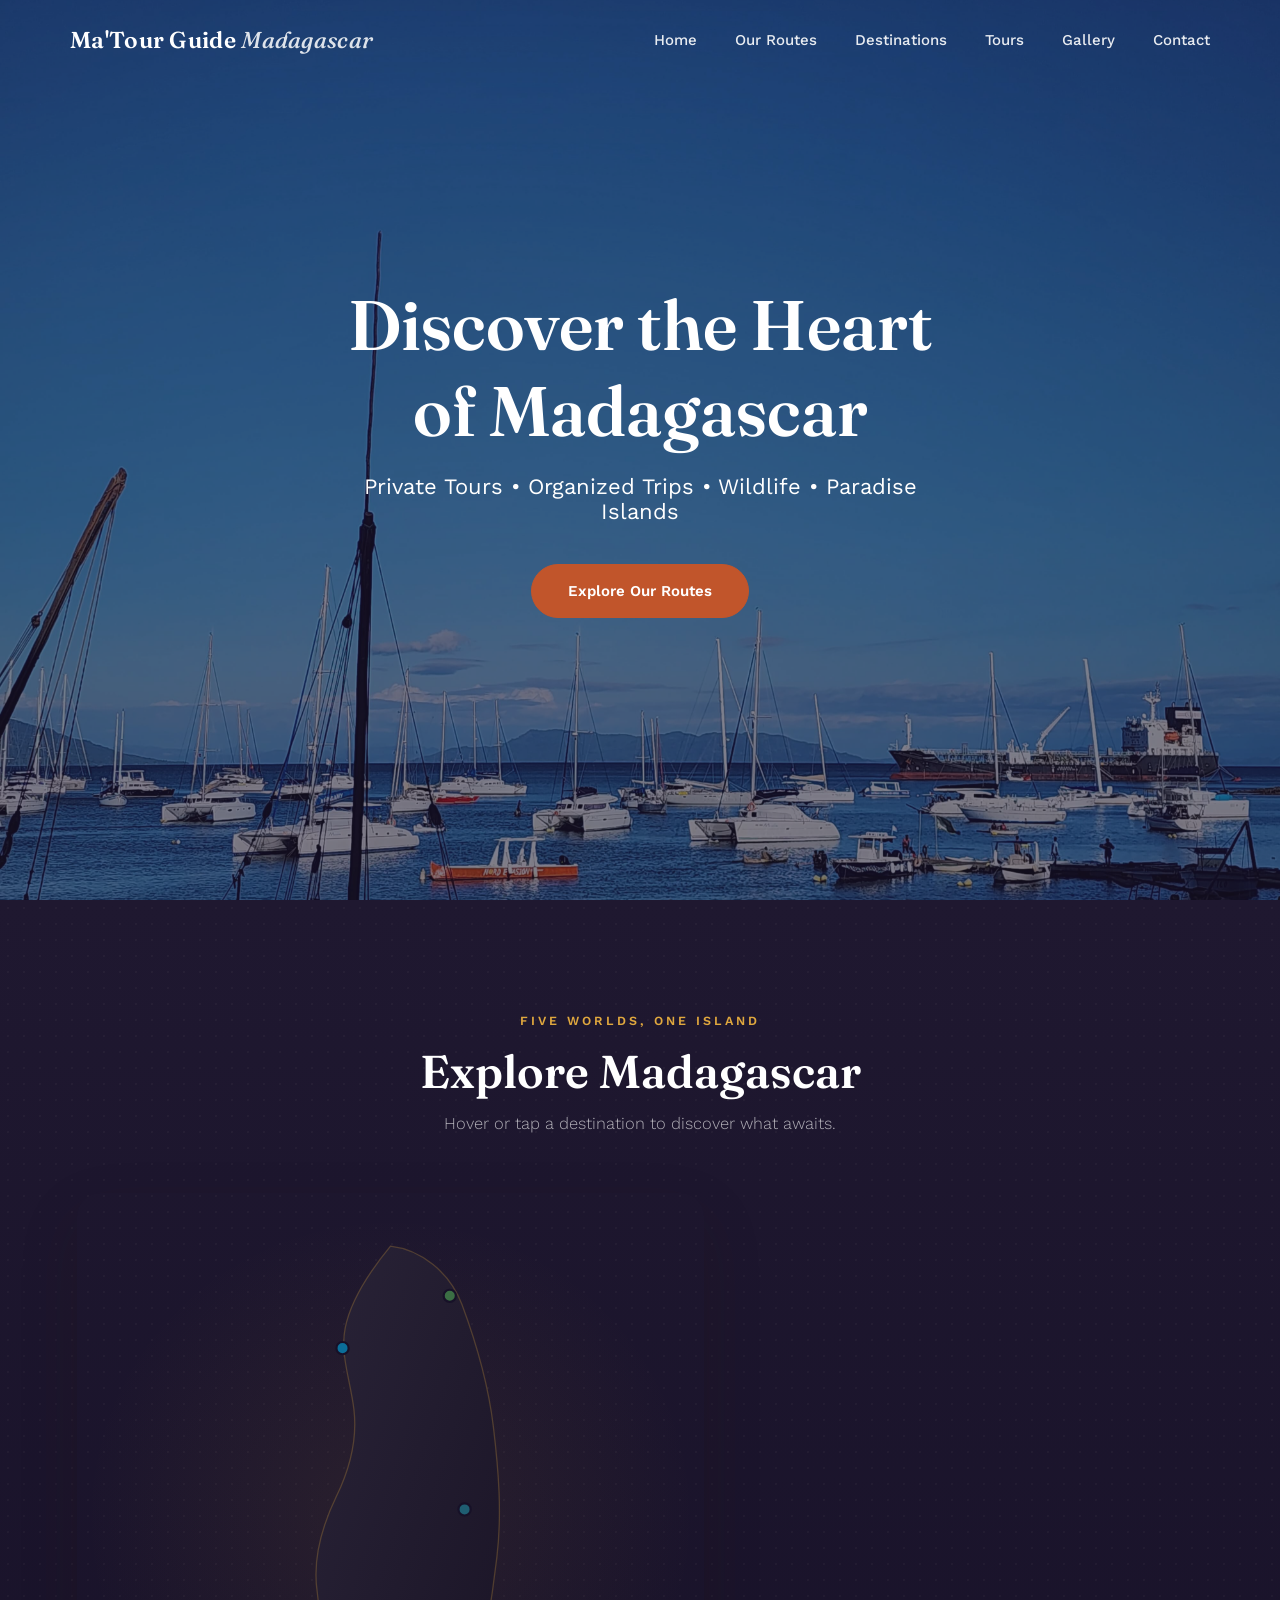
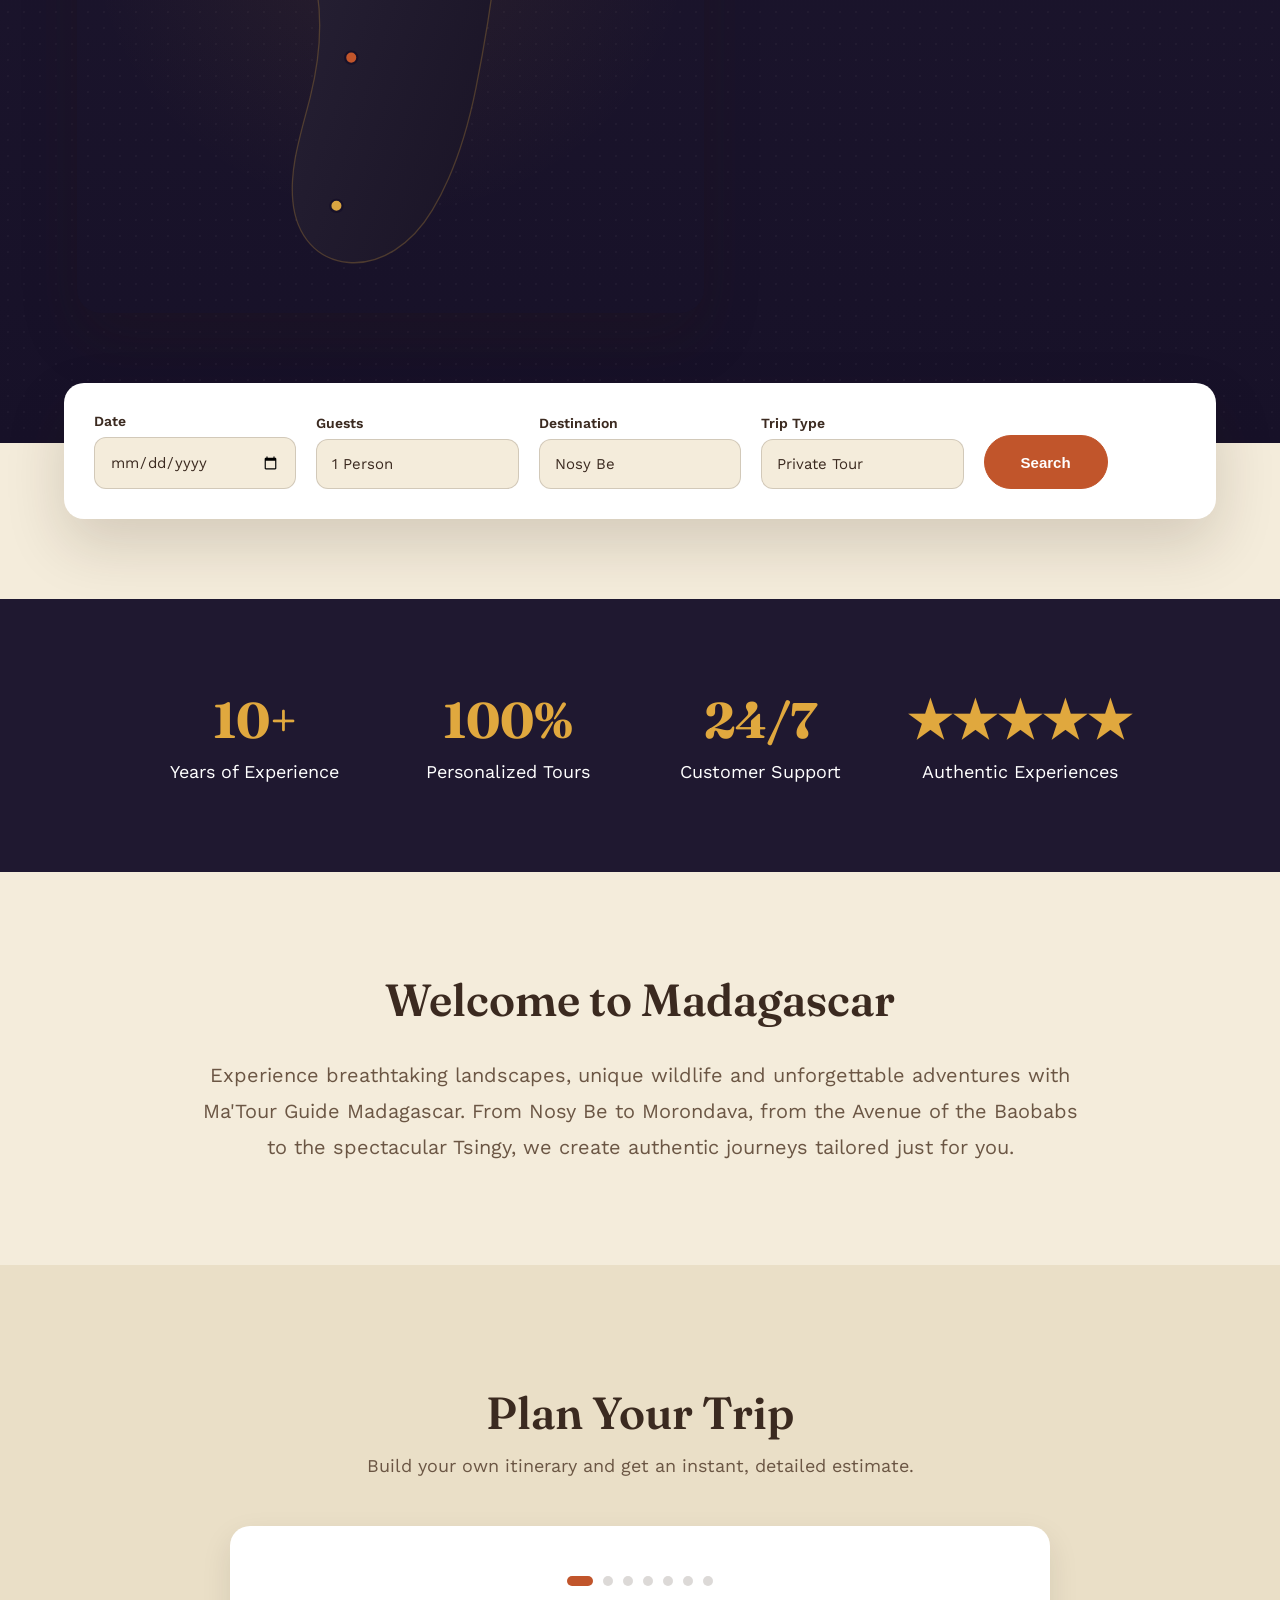
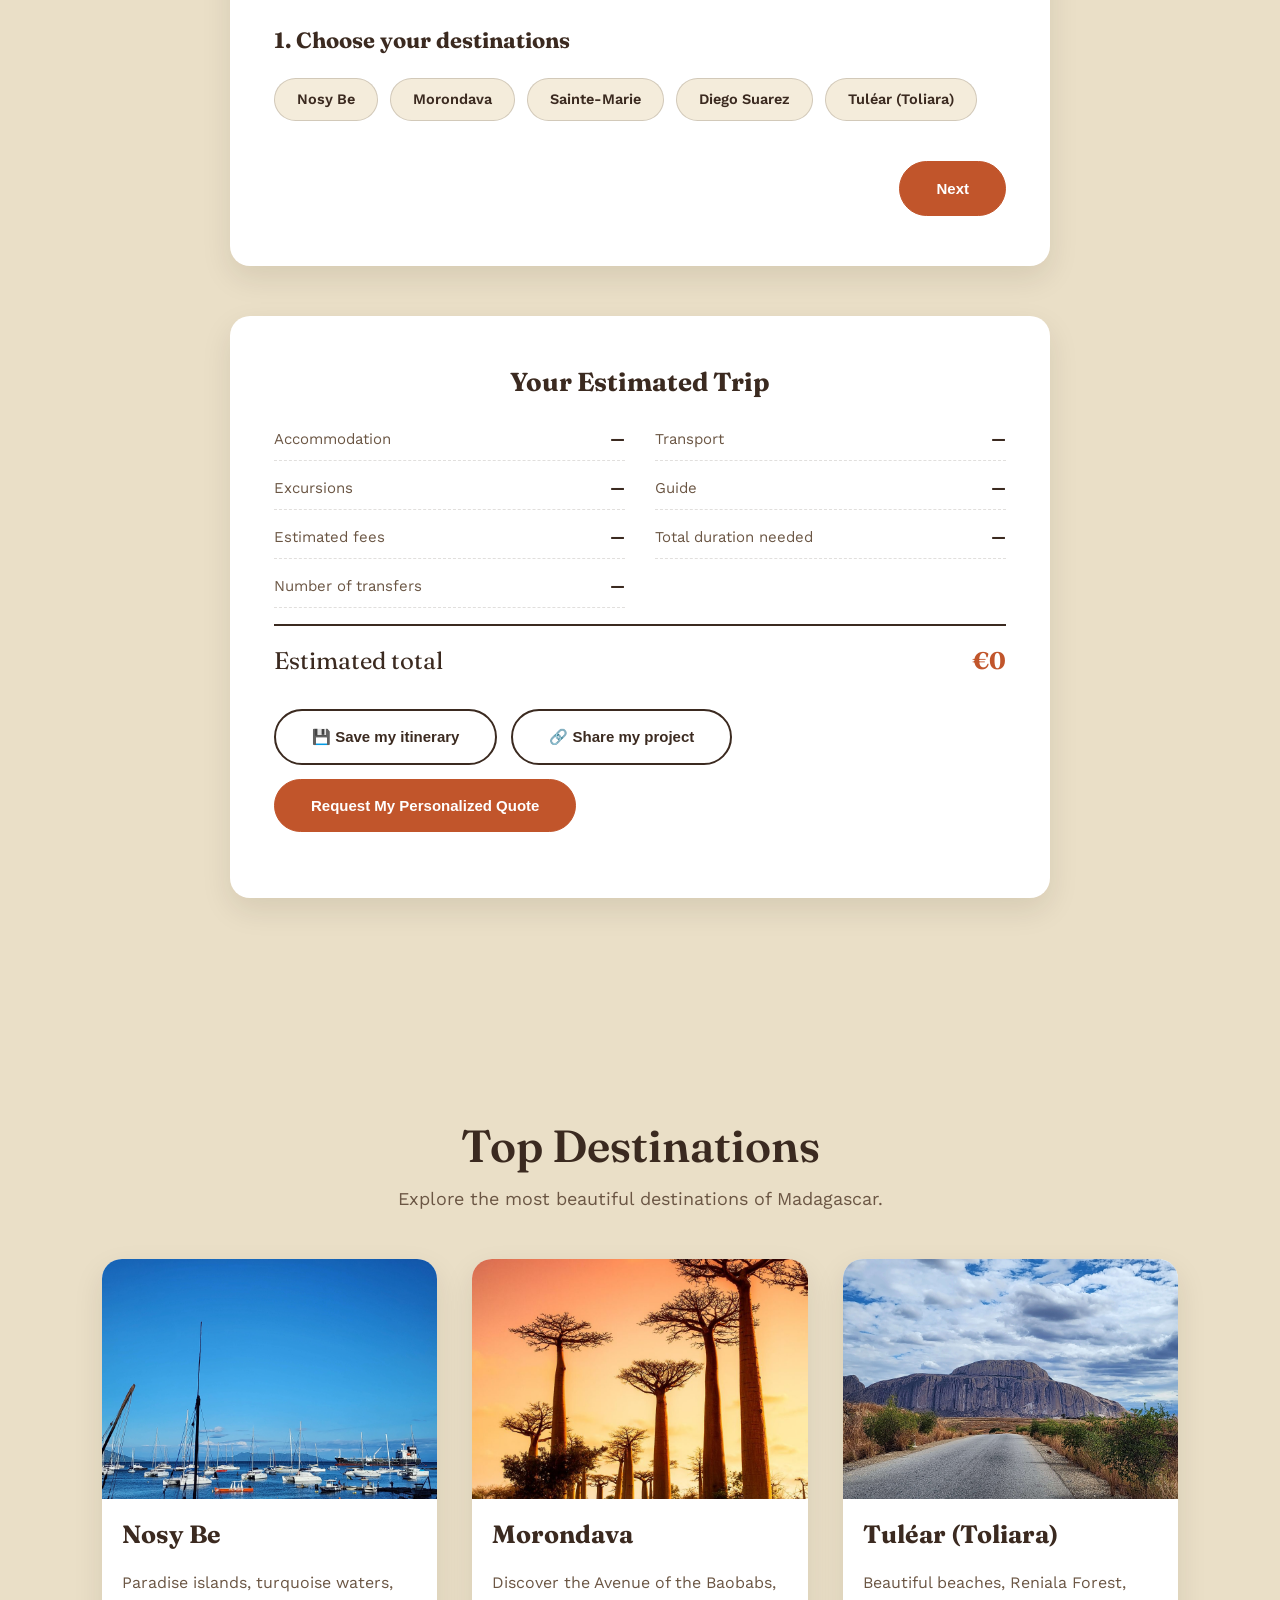
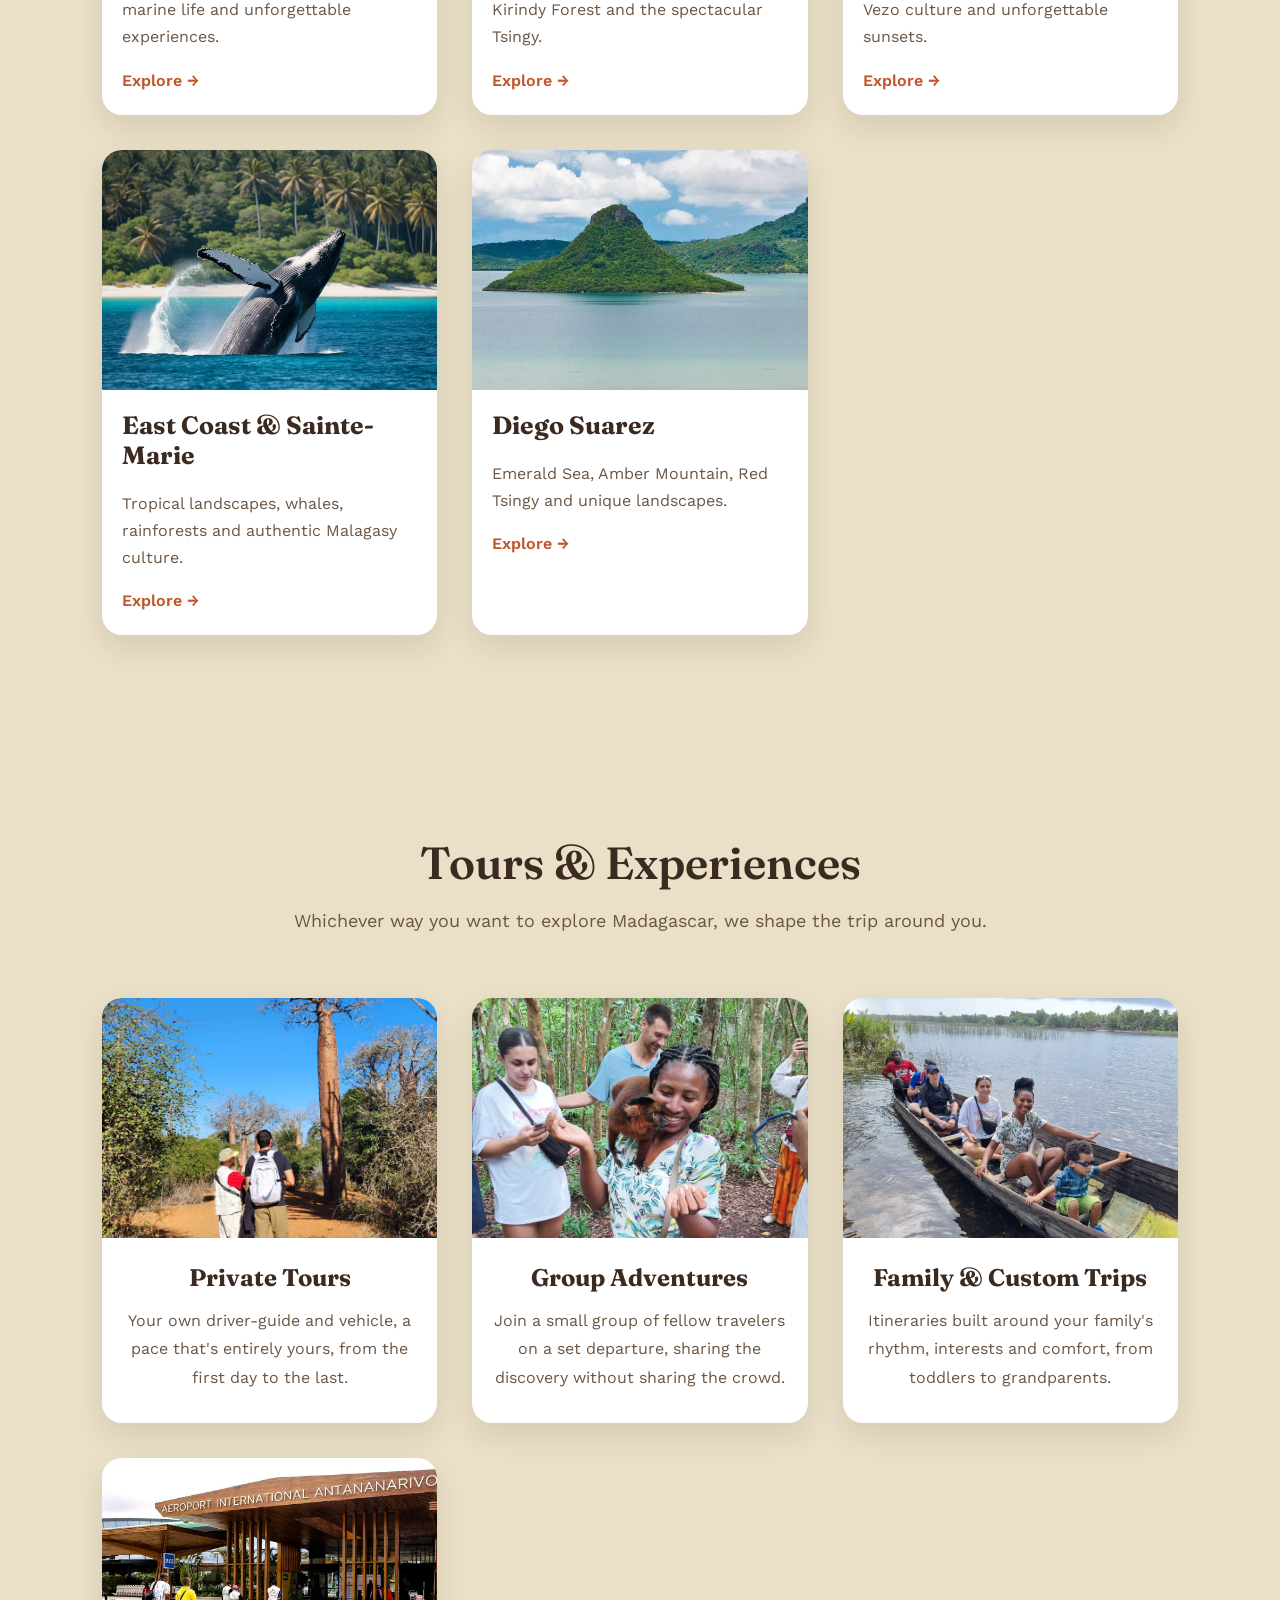
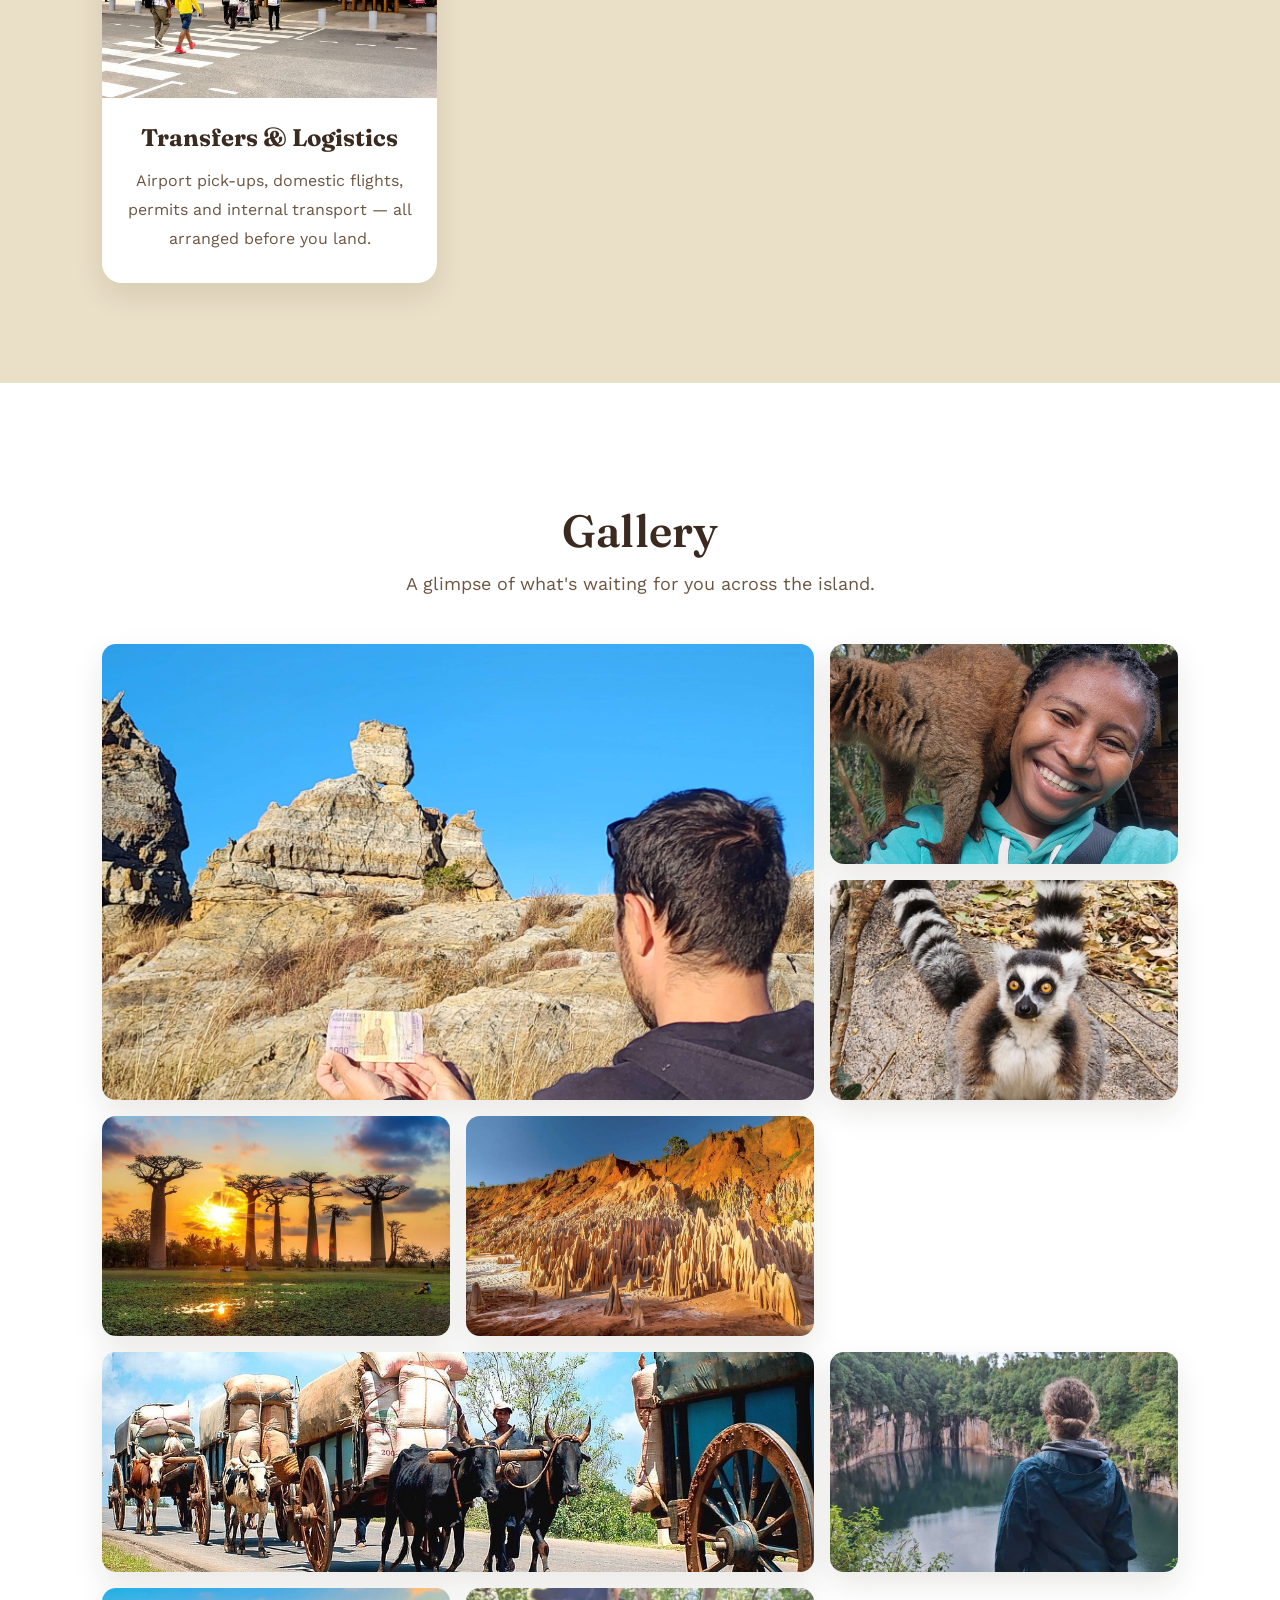
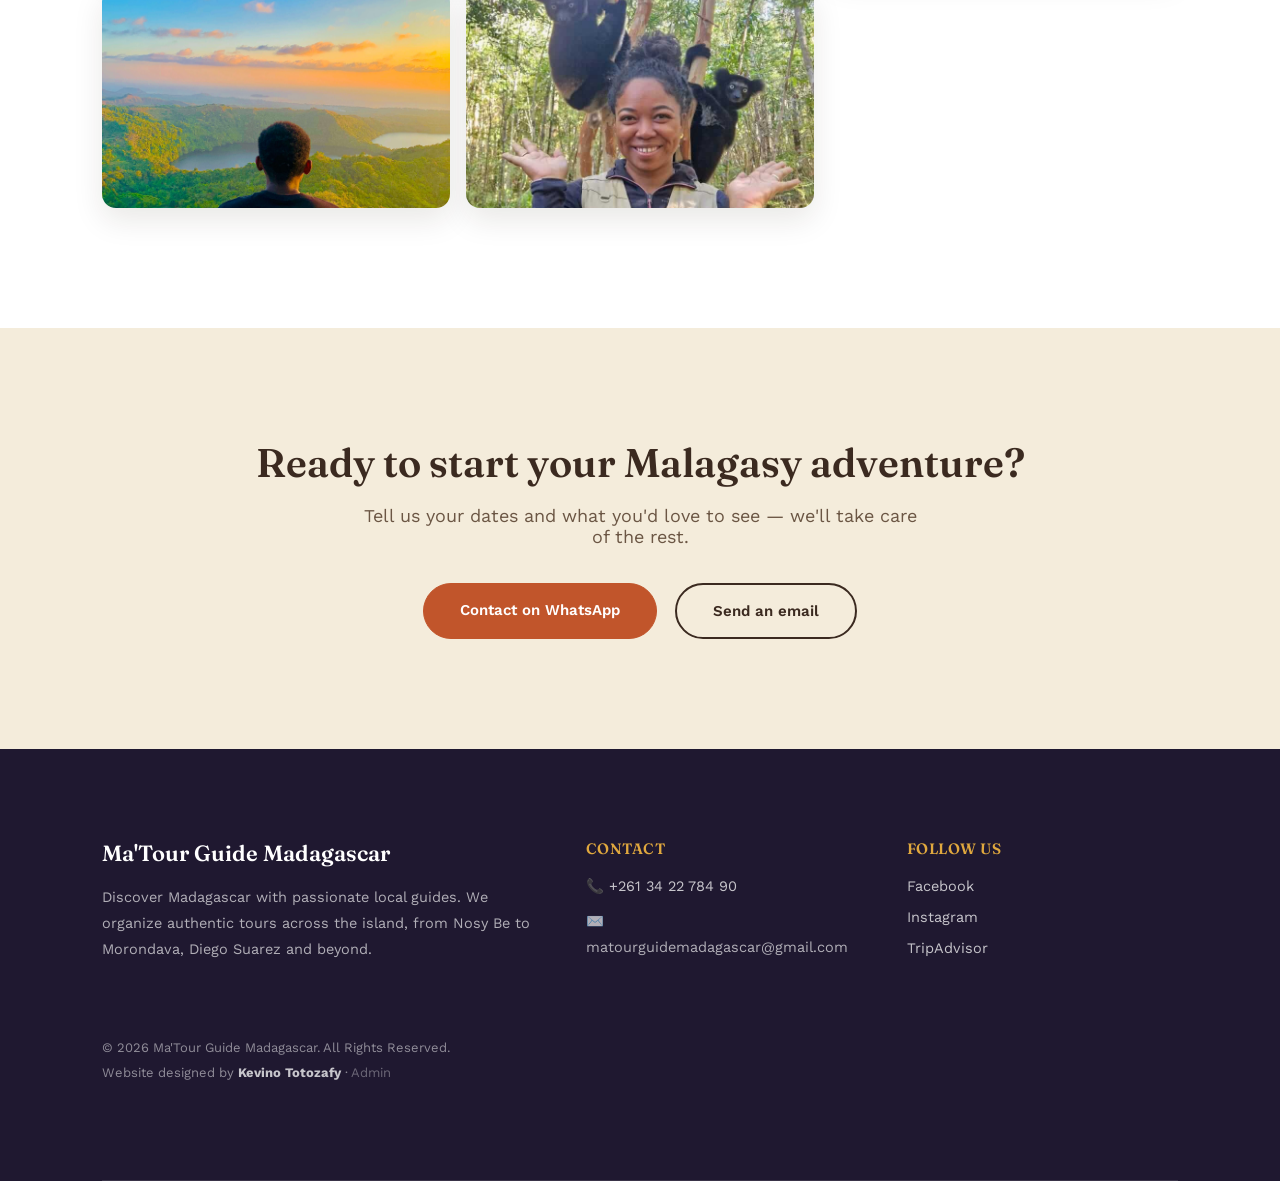
==== commit c7a60fb5: "Add files via upload" ====
--- a/index.html
+++ b/index.html
@@ -730,11 +730,10 @@
             <a href="https://www.instagram.com/mato_urguidemadagascar/" target="_blank">Instagram</a>
             <a href="https://www.tripadvisor.com/Attraction_Review-g479206-d34550742-Reviews-Ma_Tour_Guide_Madagascar-Nosy_Be_Antsiranana_Province.html" target="_blank">TripAdvisor</a>
         </div>
-    </div>
     <div class="footer-bottom">
-        <p>© 2026 Ma'Tour Guide Madagascar. All Rights Reserved.</p>
-        <p>Website designed by <strong>Kevino Totozafy</strong></p>
-    </div>
+    <p>© 2026 Ma'Tour Guide Madagascar. All Rights Reserved.</p>
+    <p>Website designed by <strong>Kevino Totozafy</strong> · <a href="login.html" class="footer-admin-link">Admin</a></p>
+</div>
 </footer>
 
 
--- a/style.css
+++ b/style.css
@@ -1279,7 +1279,15 @@
 .footer-bottom strong{
     color:rgba(255,255,255,.75);
 }
-
+.footer-admin-link{
+    color:rgba(255,255,255,.35);
+    text-decoration:none;
+    transition:.25s;
+}
+
+.footer-admin-link:hover{
+    color:var(--gold);
+}
 
 /* ==========================================
    RESPONSIVE GENERAL
